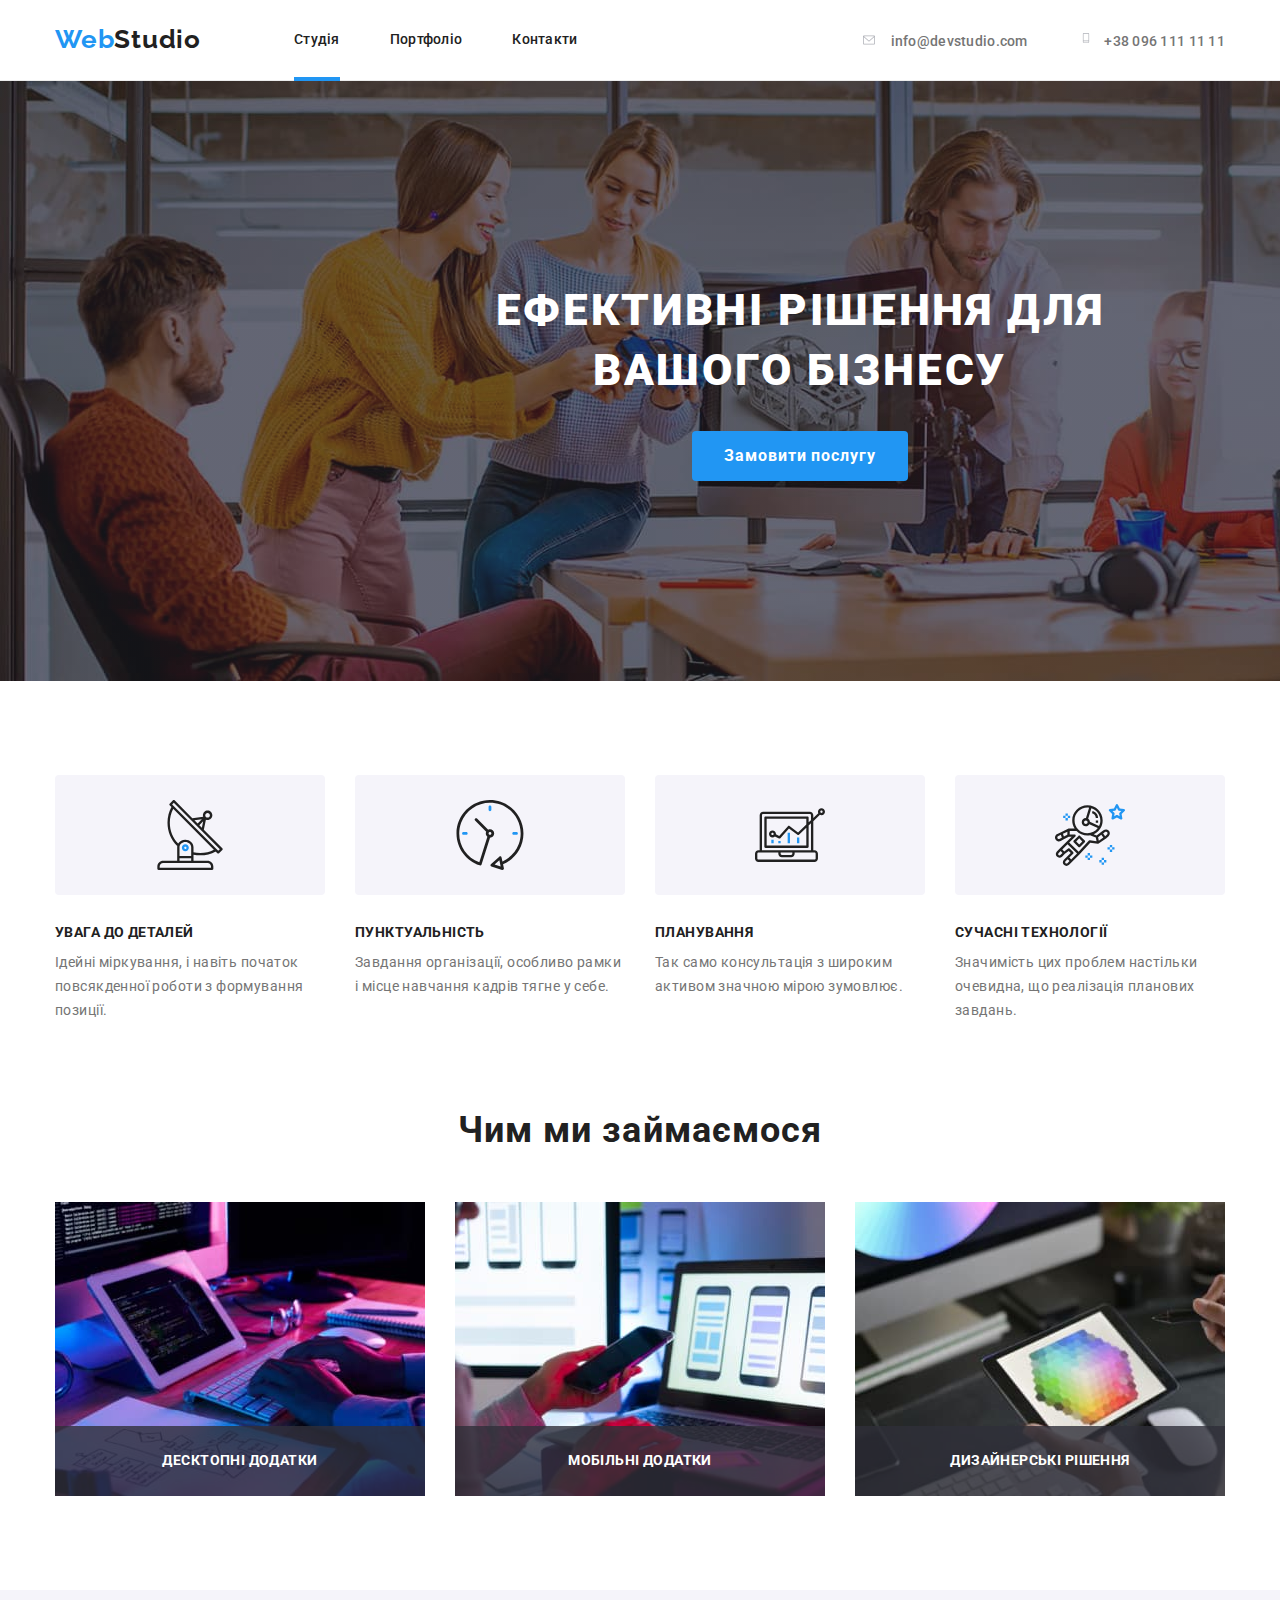
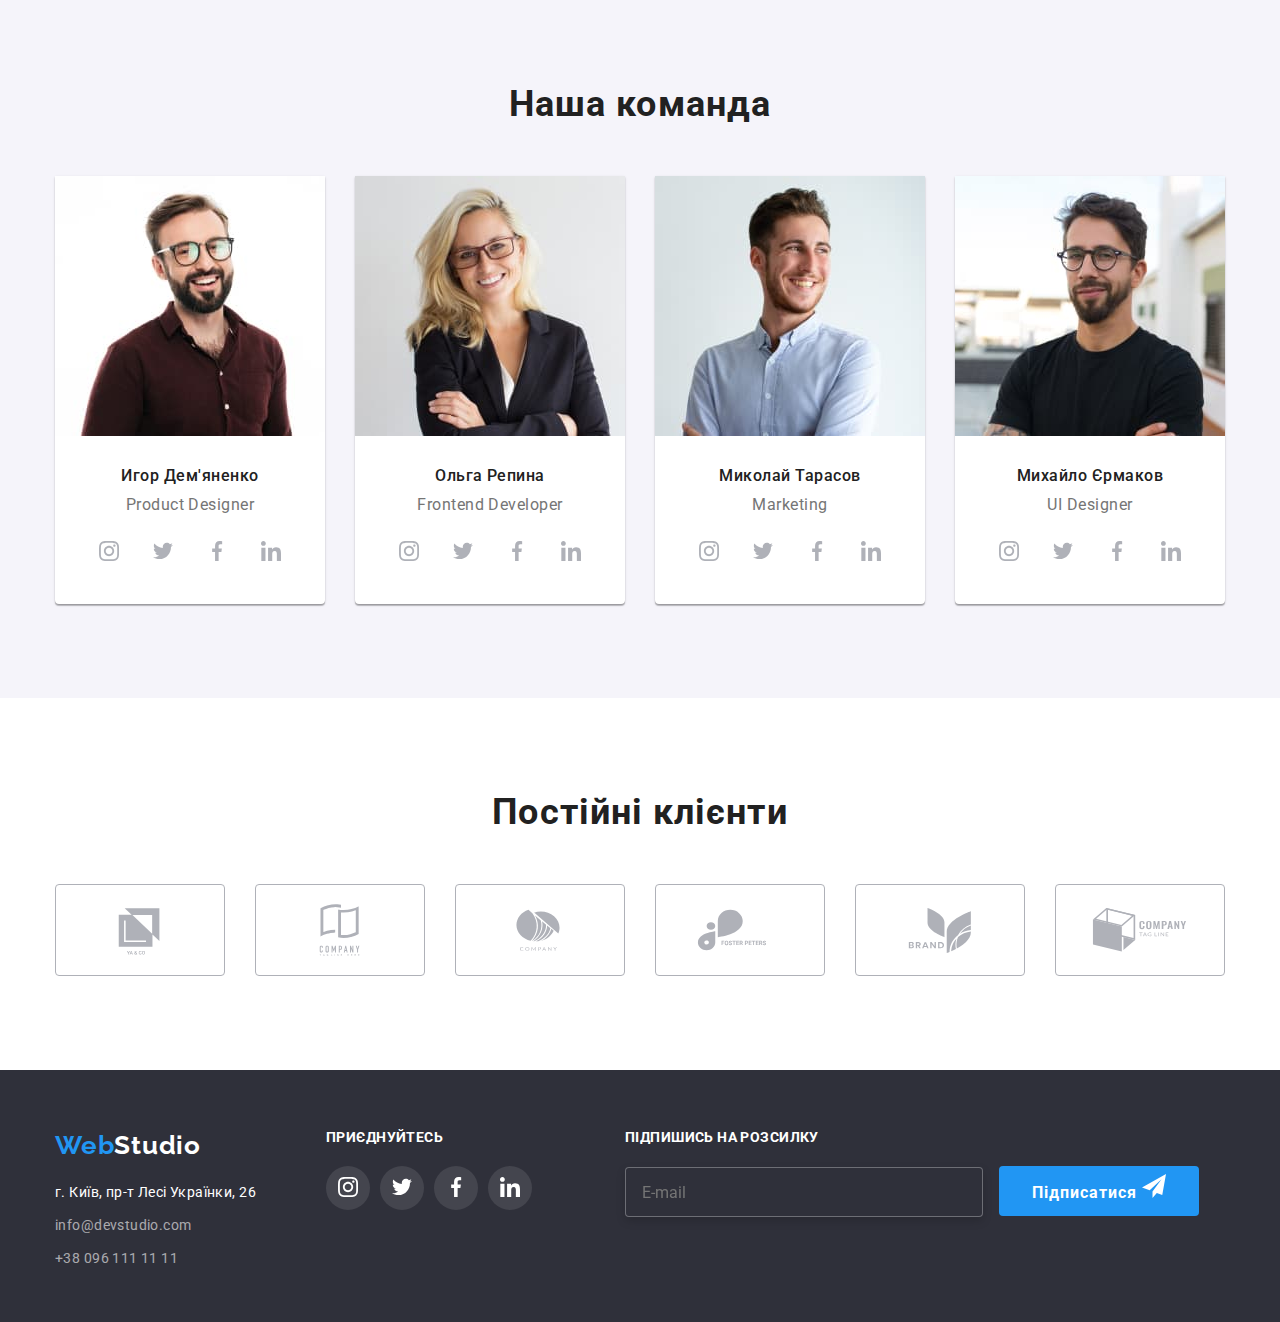
==== index.html @ 5303b50e "Update index.html" ====
<!DOCTYPE html>
<html lang="uk">
<head>
    <meta charset="UTF-8">
    <meta http-equiv="X-UA-Compatible" content="IE=edge">
    <meta name="viewport" content="width=device-width, initial-scale=1.0">
    <title>Web-Studio</title>
    <link href="https://fonts.googleapis.com/css2?family=Raleway:wght@700&family=Roboto:wght@400;500;700;900&display=swap" rel="stylesheet">
    <link href="https://cdnjs.cloudflare.com/ajax/libs/modern-normalize/1.1.0/modern-normalize.min.css" rel="stylesheet">
    <link href="./css/main.min.css" rel="stylesheet">
</head>

<body >
    <header class="header">
        <div class="container">
            <div class="header__flex">
                <a href="" class="logo logo--header"><span class="logo__web">Web</span>Studio</a>
                <nav class="site-nav">
                    <ul class="list site-nav__menu">
                        <li class="site-nav__menu--pos">
                            <a href="./index.html" class="site-nav__menu--link site-nav__menu--line">Студія</a>
                        </li>
                        <li class="site-nav__menu--pos">
                            <a href="./portfolio.html" class="site-nav__menu--link">Портфоліо</a>
                        </li>
                        <li class="site-nav__menu--pos">
                            <a href="#adress" class="site-nav__menu--link">Контакти</a>
                        </li>
                    </ul>
                    
                </nav>
                <div class="contact">                        
                    <a href="mailto:info@devstudio.com" class="contact__adress contact__adress--pos">
                        <svg class="contact__icon" width="16" height="12" aria-hidden="true" >
                            <use href="./images/icons.svg#icon-envelope-hover"></use>
                        </svg>
                        info@devstudio.com
                    </a>                        
                    <a href="tel:+380961111111" class="contact__adress  contact__adress--pos">
                        <svg class="contact__icon" width="10" height="16" aria-hidden="true">
                            <use href="./images/icons.svg#icon-tel"></use>
                        </svg>
                        +38 096 111 11 11
                    </a>
                 </div>
                 <button type="button" class="buttom__menu" aria-controls="menu-contener" aria-expanded="false" data-menu-button>
                    <svg  width="40" height="40" aria-label="Переключатель мобильного меню">
                        <use class="buttom__menu--menu" href="./images/icons.svg#icon-menu_40px-1"></use>
                        <use class="buttom__menu--cross" href="./images/icons.svg#icon-close_40px-1"></use>
                    </svg>
                </button> 
                <div class="menu__contener" id="menu-contener" data-menu>
                    <div class="menu__contener--close-pos">
                        <nav class="menu__contener--nav">
                        
                            <ul class="list">
                                <li class="menu__contener--list-pos">
                                    <a href="./index.html" class="menu__contener--list  menu__contener--list-activ">Студія</a>
                                </li>
                                <li class="menu__contener--list-pos">
                                    <a href="./portfolio.html" class="menu__contener--list">Портфоліо</a>
                                </li>
                                <li class="menu__contener--list-pos">
                                    <a href="#adress" class="menu__contener--list ">Контакти</a>
                                </li>
                            </ul>
                            
                        </nav>
                        <div class="menu__contener--contact"> 
                            <ul class="list ">
                                <li class="menu__contener--list-pos">
                                    <a href="tel:+380961111111" class="menu__contener--list menu__contener--list-tel">+38 096 111 11 11</a>   
                                </li>
                                <li class="">
                                    <a href="mailto:info@devstudio.com" class="menu__contener--list menu__contener--list-mail">info@devstudio.com</a>
                                    
                                </li>      
                            </ul>              
                        </div>
                        <div class="menu__contener--socio"> 
    
                            <ul class="list menu__contener--socio-list">
                                <li class="menu__contener--socio-list-pos">
                                    <a href="" class="menu__contener--list  menu__contener--list-socio">Instagram</a>   
                                </li>
                                <li class="menu__contener--socio-list-pos">
                                    <a href="" class="menu__contener--list menu__contener--list-socio">Twitter</a>
                                    
                                </li> 
                                <li class="menu__contener--socio-list-pos">
                                    <a href="" class="menu__contener--list menu__contener--list-socio">Facebook</a>
                                    
                                </li>  
                                <li class="menu__contener--socio-list-pos">
                                    <a href="" class="menu__contener--list menu__contener--list-socio">LinkedIn</a>
                                    
                                </li>
                            </ul>
                                     
                        </div>

                    </div>                   
                    
                    <button type="button"  class="buttom__menu--cross-s" aria-controls="menu-contener" aria-expanded="false" data-menu-buttonn>
                        <svg  width="40" height="40" aria-label="Переключатель мобильного меню">
                            <use href="./images/icons.svg#icon-close_40px-1"></use>
                        </svg>
                    </button> 

                </div>      
            </div>         
        </div>
       
    </header>
       
    <main class="main">
         <section class="hero">
            <div class="container">
                <h1 class="hero__header">ЕФЕКТИВНІ РІШЕННЯ ДЛЯ ВАШОГО БІЗНЕСУ</h1>           
                <button  type="button" class="button hero__button" data-modal-open>Замовити послугу</button>
            </div>
         </section>

        <section class="quality">            
             <div class="container"> 
                <h2 class="quality__header">Особливості студії</h2>
                <ul class="list quality__content">
                    <li class="quality__content--pos">
                        <div class="quality__icon">
                            <svg width="70" height="70" aria-label="Антена">
                                <use href="./images/icons.svg#icon-antenna"></use>
                            </svg>
                        </div>
                        <h3 class="quality__titel">УВАГА ДО ДЕТАЛЕЙ</h3>
                        <p class="quality__text">Ідейні міркування, і навіть початок повсякденної роботи з формування позиції.</p>
                    </li>
                    <li class="quality__content--pos">
                        <div class="quality__icon">
                            <svg width="70" height="70" aria-label="Часы">
                                <use href="./images/icons.svg#icon-clock"></use>
                            </svg>
                        </div>
                        <h3 class="quality__titel">ПУНКТУАЛЬНІСТЬ</h3>
                        <p class="quality__text">Завдання організації, особливо рамки і місце навчання кадрів тягне у себе.
                        </p>
                    </li>
                    <li class="quality__content--pos">
                        <div class="quality__icon">
                            <svg width="70" height="70" aria-label="Диаграмма">
                                <use href="./images/icons.svg#icon-diagram"></use>
                            </svg>
                        </div>
                        <h3 class="quality__titel">ПЛАНУВАННЯ</h3>
                        <p class="quality__text">Так само консультація з широким активом значною мірою зумовлює.
                        </p>
                    </li>
                    <li class="quality__content--pos">
                        <div class="quality__icon">
                            <svg width="70" height="70" aria-label="Астронафт">
                                <use href="./images/icons.svg#icon-astronaut"></use>
                            </svg>
                        </div>
                        <h3 class="quality__titel">СУЧАСНІ ТЕХНОЛОГІЇ</h3>
                        <p class="quality__text">Значимість цих проблем настільки очевидна, що реалізація планових завдань.</p>
                    </li>
                </ul>
            </div>
        </section>
                
        <section class="work">
            <div class="container">
                <h2 class="work__header">Чим ми займаємося</h2>
                <ul class="list work__content" >            
                     <li class="work__content--pos">
                        <a class="work__img"> <img srcset= "./images/work1.jpg 1x ./images/work1-1.jpg 2x" src="./images/work1.jpg" alt="Проект1" width="370" height="294" />
                            <p class="work__text">ДЕСКТОПНІ ДОДАТКИ</p>
                        </a>
                    </li>
                    <li class="work__content--pos">
                        <a class="work__img"> <img srcset= "./images/work2.jpg 1x, ./images/work2-1.jpg 2x" src="./images/work2.jpg" alt="Проект2" width="370" height="294" />
                            <p class="work__text">МОБІЛЬНІ ДОДАТКИ</p>
                        </a>
                    </li>
                    <li class="work__content--pos">
                        <a class="work__img" > <img srcset= "./images/work3.jpg 1x, ./images/work3-1.jpg 2x" src="./images/work3.jpg" alt="Проект3" width="370" height="294" />
                            <p class="work__text">ДИЗАЙНЕРСЬКІ РІШЕННЯ</p>
                        </a>
                    </li>
            
                </ul>
            </div>
         </section>
         <section  class="comanda">
            <div class="container">
                <h2 class="comanda__header">Наша команда</h2>
                <ul class="list comanda__content">
                    <li class="comanda__content--pos">
                        <a><img class="comanda__content--pos-img" srcset= "./images/foto1.jpg 1x, ./images/foto1-1.jpg 2x" src="./images/foto1.jpg" alt="Фото Игорь Демьяненко" /></a>
                        <div class="comanda__text">
                            <p class="comanda__fio">Игор Дем'яненко</p>
                            <p lang="en" class="comanda__profeshion">Product Designer</p> 
                            <ul class="list comanda__socio">
                                <li class="comanda__sosio--pos">
                                    <a href="" class="comanda__icon">
                                        <svg width="20" height="20" aria-label="Переход на Instagrsm" >
                                            <use href="./images/icons.svg#icon-instagram"></use>                                       
                                        </svg>
                                    </a>                                    
                                </li>
                                <li class="comanda__sosio--pos">
                                    <a href="" class="comanda__icon">
                                        <svg width="20" height="20" aria-label="Переход на Twitter">
                                            <use href="./images/icons.svg#icon-twitter"></use>
                                        </svg>
                                    </a>
                                </li>
                                <li class="comanda__sosio--pos">
                                    <a href="" class="comanda__icon">
                                        <svg width="20" height="20" aria-label="Переход на Facebook">
                                            <use href="./images/icons.svg#icon-facebook"></use>
                                        </svg>
                                    </a>                                    
                                </li>
                                <li class="comanda__sosio--pos">
                                    <a href="" class="comanda__icon">
                                        <svg width="20" height="20" aria-label="Переход на Linkedin">
                                            <use href="./images/icons.svg#icon-linkedin"></use>
                                        </svg>
                                    </a>                                    
                                </li>
                            </ul>                           
                        </div>                        
                    </li>
                    <li class="comanda__content--pos">
                        <a><img class="comanda__content--pos-img" srcset= "./images/foto2.jpg 1x, ./images/foto2-1.jpg 2x" src="./images/foto2.jpg" alt="Фото Ольга Репина"/></a>
                        <div class="comanda__text">
                            <p class="comanda__fio">Ольга Репина</p>
                            <p lang="en" class="comanda__profeshion">Frontend Developer </p>
                            <ul class="list comanda__socio">
                                <li class="comanda__sosio--pos">
                                    <a href="" class="comanda__icon">
                                        <svg width="20" height="20" aria-label="Переход на Instagrsm" >
                                            <use href="./images/icons.svg#icon-instagram"></use>                                       
                                        </svg>
                                    </a>                                    
                                </li>
                                <li class="comanda__sosio--pos">
                                    <a href="" class="comanda__icon">
                                        <svg width="20" height="20" aria-label="Переход на Twitter">
                                            <use href="./images/icons.svg#icon-twitter"></use>
                                        </svg>
                                    </a>
                                </li>
                                <li class="comanda__sosio--pos">
                                    <a href="" class="comanda__icon">
                                        <svg width="20" height="20" aria-label="Переход на Facebook">
                                            <use href="./images/icons.svg#icon-facebook"></use>
                                        </svg>
                                    </a>                                    
                                </li>
                                <li class="comanda__sosio--pos">
                                    <a href="" class="comanda__icon">
                                        <svg width="20" height="20" aria-label="Переход на Linkedin">
                                            <use href="./images/icons.svg#icon-linkedin"></use>
                                        </svg>
                                    </a>                                    
                                </li>
                            </ul>             
                        </div>
                        
                    </li>
                    <li class="comanda__content--pos">
                        <a> <img class="comanda__content--pos-img" srcset= "./images/foto3.jpg 1x, ./images/foto3-1.jpg 2x" src="./images/foto3.jpg" alt="Фото Николай Тарасов"/></a>
                        <div class="comanda__text">
                            <p class="comanda__fio">Миколай Тарасов</p>
                            <p lang="en" class="comanda__profeshion">Marketing</p>
                            <ul class="list comanda__socio">
                                <li class="comanda__sosio--pos">
                                    <a href="" class="comanda__icon">
                                        <svg width="20" height="20" aria-label="Переход на Instagrsm" >
                                            <use href="./images/icons.svg#icon-instagram"></use>                                       
                                        </svg>
                                    </a>                                    
                                </li>
                                <li class="comanda__sosio--pos">
                                    <a href="" class="comanda__icon">
                                        <svg width="20" height="20" aria-label="Переход на Twitter">
                                            <use href="./images/icons.svg#icon-twitter"></use>
                                        </svg>
                                    </a>
                                </li>
                                <li class="comanda__sosio--pos">
                                    <a href="" class="comanda__icon">
                                        <svg width="20" height="20" aria-label="Переход на Facebook">
                                            <use href="./images/icons.svg#icon-facebook"></use>
                                        </svg>
                                    </a>                                    
                                </li>
                                <li class="comanda__sosio--pos">
                                    <a href="" class="comanda__icon">
                                        <svg width="20" height="20" aria-label="Переход на Linkedin">
                                            <use href="./images/icons.svg#icon-linkedin"></use>
                                        </svg>
                                    </a>                                    
                                </li>
                            </ul>                     
                        </div>    
                    </li>                      
                        
                    <li class="comanda__content--pos">
                        <a class="comanda__content--pos-img"><img class="comanda__content--pos-img" srcset= "./images/foto4.jpg 1x, ./images/foto4-1.jpg 2x" src="./images/foto4.jpg" alt="Фото Михаил Ермаков"/></a>
                        <div class="comanda__text">
                            <p class="comanda__fio">Михайло Єрмаков</p>
                            <p lang="en" class="comanda__profeshion"> UI Designer </p>
                            <ul class="list comanda__socio">
                                <li class="comanda__sosio--pos">
                                    <a href="" class="comanda__icon">
                                        <svg width="20" height="20" aria-label="Переход на Instagrsm" >
                                            <use href="./images/icons.svg#icon-instagram"></use>                                       
                                        </svg>
                                    </a>                                    
                                </li>
                                <li class="comanda__sosio--pos">
                                    <a href="" class="comanda__icon">
                                        <svg width="20" height="20" aria-label="Переход на Twitter">
                                            <use href="./images/icons.svg#icon-twitter"></use>
                                        </svg>
                                    </a>
                                </li>
                                <li class="comanda__sosio--pos">
                                    <a href="" class="comanda__icon">
                                        <svg width="20" height="20" aria-label="Переход на Facebook">
                                            <use href="./images/icons.svg#icon-facebook"></use>
                                        </svg>
                                    </a>                                    
                                </li>
                                <li class="comanda__sosio--pos">
                                    <a href="" class="comanda__icon">
                                        <svg width="20" height="20" aria-label="Переход на Linkedin">
                                            <use href="./images/icons.svg#icon-linkedin"></use>
                                        </svg>
                                    </a>                                    
                                </li>
                            </ul>              
                        </div>
                        
                    </li>
                </ul>
            </div>            
        </section>
        <section  class="clients">
            <div class="container">
                <h2 class="clients__header">Постійні клієнти</h2>
                <ul class="list clients__content">
                    <li class="clients__content--pos">
                        <a href="" class="client__icon">
                            <svg width="106" height="60" aria-label="Переход на логотип компании">
                                <use  href="./images/icons.svg#icon-Logo"></use>
                            </svg>
                        </a>
                    </li>
                    <li class="clients__content--pos">
                        <a href="" class="client__icon">
                            <svg width="106" height="60" aria-label="Переход на логотип компании">
                                <use href="./images/icons.svg#icon-Logo-1"></use>
                            </svg>
                        </a>                        
                    </li>
                    <li class="clients__content--pos">
                        <a href="" class="client__icon">
                            <svg width="106" height="60" aria-label="Переход на логотип компании">
                                <use href="./images/icons.svg#icon-Logo-2"></use>
                            </svg>
                        </a>                        
                    </li>
                    <li class="clients__content--pos">
                        <a href="" class="client__icon">
                            <svg width="106" height="60" aria-label="Переход на логотип компании">
                                <use href="./images/icons.svg#icon-Logo-3"></use>
                            </svg>
                        </a>                      
                     </li>
                    <li class="clients__content--pos">
                        <a href="" class="client__icon">
                            <svg width="106" height="60" aria-label="Переход на логотип компании">
                                <use href="./images/icons.svg#icon-Logo-4"></use>
                            </svg>
                        </a>                        
                    </li>
                    <li class="clients__content--pos">
                        <a href="" class="client__icon">
                            <svg width="106" height="60" aria-label="Переход на логотип компании">
                                <use href="./images/icons.svg#icon-Logo-5"></use>
                            </svg>
                         </a>
                    </li>
                </ul>

            </div>
        </section>
              
    </main>
     <footer class="footer">
        <div class="container">            
            <div class="footer__flex">               
                <adress class="footer__adress">
                    <a href="" class="logo logo--footer"><span class="logo__web">Web</span>Studio</a>
                    <a href="" class="footer__street">г. Київ, пр-т Лесі Українки, 26</a>
                    <a href="mailto:info@devstudio.com" class="footer__contact">info@devstudio.com</a>
                    <a href="tel:+380971664000" class="footer__contact">+38 096 111 11 11</a>
                </adress>
                 <div  class="footer__sosio">
                     <h2 class="footer__titel">ПРИЄДНУЙТЕСЬ</h2>
                    <ul class="list footer__sosio--pos">
                        <li class="footer__icon--pos">
                            <a href="" class="footer__icon">
                                <svg width="20" height="20" aria-label="Переход на Instagrsm" >
                                    <use href="./images/icons.svg#icon-instagram"></use>                                       
                                </svg>
                            </a>                            
                        </li>
                        <li class="footer__icon--pos">
                            <a href="" class="footer__icon">
                                <svg width="20" height="20" aria-label="Переход на Twitter">
                                 <use href="./images/icons.svg#icon-twitter"></use>
                                </svg>
                            </a>
                        </li>
                        <li class="footer__icon--pos">
                            <a href="" class="footer__icon">
                                <svg width="20" height="20" aria-label="Переход на Facebook">
                                    <use href="./images/icons.svg#icon-facebook"></use>
                                </svg>
                            </a>
                        </li>
                        <li class="footer__icon--pos">
                            <a href="" class="footer__icon">
                                 <svg width="20" height="20" aria-label="Переход на Linkedin">
                                     <use href="./images/icons.svg#icon-linkedin"></use>
                                </svg>
                            </a>
                        </li>
                    </ul>         
                    
                </div>
                <div class="footer__form">
                    <h2 class="footer__titel">ПІДПИШИСЬ НА РОЗСИЛКУ</h2>
                    <form autocomplete="on">
                        <div class="footer__form--content">
                        <input class="footer__input" type="email" name="mail" id="mail" placeholder="E-mail"  required="">        
                        <button  type="submit" class="button footer__button" required="">Підписатися
                            <svg width="24" height="24" aria-label="Переход на форму заявки">
                                <use href="./images/icons.svg#icon-icon-send"></use>
                            </svg>
                        </button>
                        </div>
                        
                    </form>

                </div>
                

            </div>
            
        </div>        
    </footer>
    
    <div class="backdrop is-hidden" data-modal>
        <div class="modal">
            <div class="modal__button-close--pos">
                <button class="modal__button-close" data-modal-close>
                    <svg class="modal__button-close--icon" width="18" height="18" aria-label="Принятие соглашения">
                        <use href="./images/icons.svg#icon-close-black-18dp"></use>
                    </svg>
                </button>
            </div>            
            <div class="modal__container">                
                <h2 class="modal__header">Залиште свої дані, ми вам передзвонемо</h2>
                <form class="form" autocomplete="on">               
                    <div class="form__content">
                        <label for="name" class="form__label">Им'я</label>
                        <div class="form__cell">
                            <input type="text" name="text" id="name"  class="form__input" required> 
                            <svg width="18" height="18" aria-label="Иконка человечек" class="form__icon--person">
                                <use href="./images/icons.svg#icon-person-black-18dp"></use>
                            </svg>
                        </div>                        
                    </div>
                    <div class="form__content">
                        <label for="telefon" class="form__label" >Телефон</label>
                        <div class="form__cell">
                            <input type="tel" name="tel" id="telefon"  class="form__input" required>
                            <svg width="18" height="18" aria-label="Иконка телефон" class="form__icon--person">
                                <use href="./images/icons.svg#icon-phone-black-18dp"></use>
                            </svg>  
                        </div>                            
                    </div>
                    <div class="form__content">
                        <label for="email" class="form__label">Пошта</label>
                        <div class="form__cell">
                            <input type="email" name="mail" id="email"  class="form__input" required>                        
                            <svg width="18" height="18" aria-label="Иконка конверт для письма" class="form__icon--person">
                                <use href="./images/icons.svg#icon-email-black-18dp"></use>
                            </svg>
                        </div>                        
                    </div>   
                    <div class="form__content">
                        <label for="text" class="form__label">Коментарі</label>
                        <textarea class="form__textarea" 
                        name="textarea" 
                        id="text"
                        placeholder="Введите текст" required></textarea>
                    </div>          
                    <div class="form__terms">                        
                        <label for="terms" class="form__label-check">Згоден з розсилкою та приймаю <a class="form__treaty" href="">Умови договіра</a>
                            <input class="form__checkbox" type="checkbox" name="topic" id="terms" value="terms">
                            <span class="form__icon-svg"></span>
                        </label> 
                    </div>                         
                                    
                    <button  type="submit" class="button form__buttom">Відправити</button>
                </form> 

            </div>
            

        </div>       

    </div>
    
    
    
    <script src="./js/modal.js"></script>
    <script src="./js/mobile-menu.js"></script>
    <script src="./js/mobile-menu-close.js"></script>
        
</body>
</html>
---- css/main.min.css ----
:root{--color-text: #212121;--color-fon: #FFFFFF;--color-fon-two:#F5F4FA;--color-acsent: #2196f3;--color-buttom: #757575;--color-icon:#AFB1B8}body{background-color:var(--color-fon);color:var(--color-text);font-family:Roboto,sans-serif;text-decoration:none;margin:0}body.modal-open{overflow:hidden}.list{margin:0;padding:0}ul{list-style:none}h1,h2,h3{margin-top:0;margin-bottom:0}a{outline:0}button{outline:0}.button{display:inline-block;cursor:pointer;text-align:center;font-family:Roboto,sans-serif;font-weight:500;line-height:1.625;font-size:16px;letter-spacing:.03em;color:var(--color-text);background-color:var(--color-fon-two);border-radius:4px;border:1px solid rgba(0,0,0,0);transition:color 250ms cubic-bezier(0.4, 0, 0.2, 1),border-color 250ms cubic-bezier(0.4, 0, 0.2, 1),background-color 250ms cubic-bezier(0.4, 0, 0.2, 1),box-shadow 250ms cubic-bezier(0.4, 0, 0.2, 1)}.button:hover,.button:focus{color:var(--color-fon);border-color:var(--color-acsent);background-color:var(--color-acsent);box-shadow:0px 3px 1px rgba(0,0,0,.1),0px 1px 2px rgba(0,0,0,.08),0px 2px 2px rgba(0,0,0,.12)}.hero__button{font-weight:700;line-height:1.88;letter-spacing:.06em;color:var(--color-fon);background-color:var(--color-acsent);border:0;padding:10px 32px;min-width:200px;height:50px;margin-top:30px;transition:background-color 250ms cubic-bezier(0.4, 0, 0.2, 1)}.hero__button:hover,.hero__button:focus{background-color:rgba(33,150,243,.8)}.footer__button{font-weight:700;line-height:1.88;font-size:16px;letter-spacing:.06em;width:200px;height:50px;border:none;color:var(--color-fon);background-color:var(--color-acsent);fill:var(--color-fon);border-color:var(--color-acsent);transition:background-color 250ms cubic-bezier(0.4, 0, 0.2, 1)}.footer__button:hover,.footer__button:focus{background-color:rgba(33,150,243,.9)}@media screen and (min-width: 768px)and (max-width: 1199px){.footer__button{margin-top:20px;margin-left:140px}}.form__buttom{font-weight:700;line-height:1.88;font-size:16px;letter-spacing:.06em;min-width:200px;height:50px;background-color:var(--color-acsent);border:0;color:var(--color-fon);padding:10px 55px;margin-top:30px;margin-left:124px;transition:box-shadow 250ms cubic-bezier(0.4, 0, 0.2, 1),background-color 250ms cubic-bezier(0.4, 0, 0.2, 1)}.form__buttom:hover,.form__buttom:focus{box-shadow:0px 4px 4px rgba(0,0,0,.15);background-color:rgba(33,150,243,.9)}.button__portfolio{padding:6px 22px}@media screen and (min-width: 1200px){.clients{padding-top:94px;padding-bottom:94px}}@media screen and (max-width: 1199px){.clients{padding-top:60px;padding-bottom:60px}}.clients__header{font-size:36px;font-weight:700;line-height:1.16;letter-spacing:.03em;text-align:center;margin-bottom:50px}@media screen and (max-width: 1199px){.clients__header{font-size:28px;line-height:1.18;margin-bottom:30px}}.clients__content{fill:var(--color-icon);justify-content:center;align-items:center;display:flex;flex-wrap:wrap;margin-left:auto;margin-right:auto}@media screen and (min-width: 480px){.clients__content{display:flex;flex-wrap:wrap;margin:-15px}}.client__icon{display:block;text-align:center;padding-top:16px;cursor:pointer;border:1px solid var(--color-icon);border-radius:4px;fill:var(--color-icon);width:170px;height:92px;transition:fill 250ms cubic-bezier(0.4, 0, 0.2, 1),border 250ms cubic-bezier(0.4, 0, 0.2, 1)}.client__icon:hover,.client__icon:focus{fill:var(--color-acsent);border:1px solid var(--color-acsent)}.clients__content--pos{margin:15px}.comanda{background-color:var(--color-fon-two);margin-left:auto;margin-right:auto}@media screen and (min-width: 1200px){.comanda{padding-bottom:94px;padding-top:94px}}@media screen and (max-width: 1199px){.comanda{padding-bottom:60px;padding-top:60px}}@media screen and (max-width: 767px){.comanda{width:480px}}@media screen and (min-width: 768px)and (max-width: 1199px){.comanda{width:768px}}.comanda__header{font-size:36px;font-weight:700;line-height:1.16;letter-spacing:.03em;text-align:center;margin-bottom:50px}@media screen and (max-width: 1199px){.comanda__header{font-size:28px;line-height:1.18;margin-bottom:30px}}.comanda__content{margin-left:auto;margin-right:auto;justify-content:center}@media screen and (min-width: 480px){.comanda__content{display:flex;flex-wrap:wrap;margin:-15px}}.comanda__content--pos{border-radius:0px 0px 4px 4px;box-shadow:0px 1px 3px rgba(0,0,0,.12),0px 1px 1px rgba(0,0,0,.14),0px 2px 1px rgba(0,0,0,.2);background-color:var(--color-fon)}@media screen and (min-width: 768px){.comanda__content--pos{margin:15px}}@media screen and (max-width: 767px){.comanda__content--pos:not(:last-child){margin-bottom:30px}}@media screen and (min-width: 320px)and (max-width: 767px){.comanda__content--pos{width:450px;height:622px}}@media screen and (min-width: 768px)and (max-width: 1199px){.comanda__content--pos{width:354px;height:536px}}.comanda__content--pos-img{display:block;text-align:center;justify-content:center}@media screen and (min-width: 320px)and (max-width: 767px){.comanda__content--pos-img{width:450px;height:460px}}@media screen and (min-width: 768px)and (max-width: 1199px){.comanda__content--pos-img{width:354px;height:374px}}.comanda__text{padding-top:30px;padding-bottom:30px}.comanda__fio{font-weight:500;line-height:1.2;font-size:16px;letter-spacing:.03em;text-align:center;margin-top:0;margin-bottom:0;padding-bottom:10px}.comanda__profeshion{color:var(--color-buttom);font-weight:400;line-height:1.2;font-size:16px;letter-spacing:.03em;text-align:center;margin-top:0;margin-bottom:0;padding-bottom:16px}.comanda__socio{display:flex;justify-content:center}.comanda__icon{display:block;width:44px;height:44px;text-align:center;padding-top:25%;border-radius:50%;background-color:rgba(33,150,243,0);fill:var(--color-icon);transition:fill 250ms cubic-bezier(0.4, 0, 0.2, 1),border-radius 250ms cubic-bezier(0.4, 0, 0.2, 1),background-color 250ms cubic-bezier(0.4, 0, 0.2, 1)}.comanda__icon:hover,.comanda__icon:focus{fill:#fff;border-radius:50%;background-color:var(--color-acsent)}.comanda__sosio--pos{margin-right:10px}.comanda__sosio--pos:last-child{margin-right:0}.container{margin-left:auto;margin-right:auto;padding-left:15px;padding-right:15px}@media screen and (min-width: 320px){.container{width:480px}}@media screen and (min-width: 768px){.container{width:768px}}@media screen and (min-width: 1200px){.container{width:1200px}}.contact{font-family:Roboto,sans-serif;font-weight:500;font-size:14px;line-height:1.14;letter-spacing:.02em;color:var(--color-buttom);margin-left:auto}@media screen and (max-width: 1200px){.contact{display:flex;flex-direction:column}}@media screen and (max-width: 768px){.contact{display:none}}.contact__adress{text-decoration:none;font-weight:500;line-height:1.14;font-size:14px;letter-spacing:.02em;color:var(--color-buttom)}.contact__adress--pos{transition:color 250ms cubic-bezier(0.4, 0, 0.2, 1)}@media screen and (min-width: 1200px){.contact__adress--pos:not(:first-child){margin-left:50px}}.contact__adress--pos:hover,.contact__adress--pos:focus{color:var(--color-acsent)}.contact__icon{fill:var(--color-icon);margin-right:10px;transition:fill 250ms cubic-bezier(0.4, 0, 0.2, 1)}.contact__adress:hover .contact__icon,.contact__adress:focus .contact__icon{fill:var(--color-acsent)}.quality{margin-left:auto;margin-right:auto}@media screen and (min-width: 1200px){.quality{padding-top:94px}}@media screen and (max-width: 1199px){.quality{padding-top:60px;padding-bottom:60px}}.quality__header{font-size:0}.quality__content{margin-left:auto;margin-right:auto;justify-content:center}@media screen and (min-width: 320px){.quality__content{display:flex;flex-wrap:wrap;margin:-15px}}@media screen and (min-width: 768px){.quality__content--pos{margin:15px}}@media screen and (max-width: 767px){.quality__content--pos:not(:last-child){margin-bottom:30px}}@media screen and (min-width: 320px)and (max-width: 1199px){.quality__content--pos{width:354px;height:226px}}.quality__icon{display:flex;height:120px;background:var(--color-fon-two);border-radius:4px;justify-content:center;align-items:center}.quality__titel{font-weight:700;line-height:1.14;font-size:14px;letter-spacing:.03em;margin-top:30px}.quality__text{color:var(--color-buttom);font-weight:400;line-height:1.7;font-size:14px;letter-spacing:.03em;width:270px;height:75px;margin-top:0;margin-bottom:0;padding-top:10px}.header{margin-left:auto;margin-right:auto;position:relative;border-bottom:1px solid #ececec}@media screen and (max-width: 767px){.header{width:480px}}@media screen and (min-width: 768px)and (max-width: 1199px){.header{width:768px}}.header__flex{display:flex;align-items:center;justify-content:space-between}@media(min-device-pixel-ratio: 2),(-webkit-min-device-pixel-ratio: 2),(min-resolution: 192dpi),(min-resolution: 2dppx){.hero{background-image:url("fonhero1.jpg")}}.hero{background:#c4c4c4;background-image:linear-gradient(to right, rgba(47, 48, 58, 0.4), rgba(47, 48, 58, 0.4)),url("../images/fonhero.jpg");background-size:cover;background-repeat:no-repeat;background-position:center;padding-bottom:280px;padding-top:200px;margin-left:auto;margin-right:auto;align-items:center;text-align:center}@media screen and (max-width: 767px){.hero{width:480px;height:400px}}@media screen and (min-width: 768px)and (max-width: 1199px){.hero{min-width:768px;height:400px}}@media screen and (min-width: 1200px){.hero{width:1600px;height:600px}}.hero__header{font-weight:900;font-size:44px;line-height:1.36;letter-spacing:.06em;color:var(--color-fon);max-width:696px;margin:auto}@media screen and (max-width: 1199px){.hero__header{line-height:1.4;font-size:26px;line-height:1.6;max-width:360px}}.logo{font-family:Raleway,sans-serif;font-weight:700;line-height:1.2;font-size:26px;letter-spacing:.03em;color:var(--color-text);text-decoration:none}.logo__web{color:var(--color-acsent)}.logo--header{margin-right:93px;padding-top:24px;padding-bottom:25px}.logo--footer{margin-bottom:20px;color:var(--color-fon)}.backdrop{position:fixed;top:0;left:0;width:100%;height:100%;background-color:rgba(0,0,0,.2);transition:opacity 250ms cubic-bezier(0.4, 0, 0.2, 1),visibility 250ms cubic-bezier(0.4, 0, 0.2, 1);overflow-y:scroll}.backdrop.is-hidden{opacity:0;pointer-events:none;visibility:hidden}.modal{position:absolute;top:50%;left:50%;transform:translate(-50%, -50%);min-width:528px;min-height:581px;background:#fff;box-shadow:0px 1px 3px rgba(0,0,0,.12),0px 1px 1px rgba(0,0,0,.14),0px 2px 1px rgba(0,0,0,.2);border-radius:4px}@media screen and (min-width: 320px)and (max-width: 1200px){.modal{width:450px;height:609px}}.modal__button-close--pos{position:absolute;top:8px;right:8px}.modal__button-close--icon{position:absolute;transform:translate(-50%, -50%)}.modal__button-close{position:relative;display:block;width:30px;height:30px;cursor:pointer;border-radius:50%;background:#fff;border:1px solid rgba(0,0,0,.1);fill:#000;transition:fill 250ms cubic-bezier(0.4, 0, 0.2, 1)}.modal__button-close:hover{fill:var(--color-acsent)}.modal__container{padding:40px;min-width:100%;min-height:100%}.modal__header{text-align:center;font-weight:700;font-size:20px;line-height:1.15;letter-spacing:.03em;color:var(--color-text);margin-bottom:10px}.form__content{display:flex;flex-direction:column;margin-bottom:10px;transition:fill 250ms cubic-bezier(0.4, 0, 0.2, 1),border-color 250ms cubic-bezier(0.4, 0, 0.2, 1)}.form__content:hover,.form__content:focus{fill:var(--color-acsent);border-color:var(--color-acsent)}.form__cell{position:relative}.form__label{font-weight:400;font-size:12px;line-height:1.17;letter-spacing:.01em;color:var(--color-buttom);margin-bottom:4px}.form__input{cursor:pointer;height:40px;width:100%;background:var(--color-fon);border:1px solid rgba(33,33,33,.2);border-radius:4px;color:var(--color-buttom);padding-left:40px}.form__input:hover,.form__input:focus{outline:0;border-color:var(--color-acsent)}.form__input:focus+.form__icon--person{fill:var(--color-acsent)}.form__textarea{cursor:pointer;resize:none;width:100%;height:120px;font-size:14px;line-height:1.14;letter-spacing:.01em;background:var(--color-fon);border:1px solid rgba(33,33,33,.2);border-radius:4px;color:var(--color-buttom);padding:12px 16px;transition:border-color 250ms cubic-bezier(0.4, 0, 0.2, 1),opacity 250ms cubic-bezier(0.4, 0, 0.2, 1)}.form__textarea:hover,.form__textarea:focus{outline:0;border-color:var(--color-acsent)}.form__icon--person{position:absolute;left:1px;transform:translate(50%, 50%)}.form__terms{position:relative;text-align:center;margin-top:20px}.form__label-check{font-weight:400;font-size:12px;line-height:1.16;letter-spacing:.03em;color:var(--color-buttom)}@media screen and (min-width: 1200px){.form__label-check{font-size:14px;line-height:1.71}}.form__treaty{color:var(--color-acsent)}.form__checkbox{position:absolute;top:5px;left:0;-webkit-appearance:none;-moz-appearance:none;appearance:none;width:16px;height:15px}.form__icon-svg{color:var(--color-buttom)}.form-input:focus+.form-icon-person{fill:var(--color-acsent)}.form__icon-svg{position:absolute;top:5px;left:30px;border-radius:4px;width:16px;height:15px;border:2px solid #000}.form__checkbox:checked+.form__icon-svg{background-image:url("../images/icon check .svg");border:0}.buttom__menu{display:inline-block;padding:0;margin:0;border:none;background-color:rgba(0,0,0,0);fill:var(--color-text)}@media screen and (min-width: 768px){.buttom__menu{display:none}}.buttom__menu .buttom__menu--cross{display:none}.menu__contener--close-pos{position:relative}.buttom__menu--cross-s{position:absolute;top:10px;right:40px;padding:0;margin:0;border:none;background-color:rgba(0,0,0,0);fill:var(--color-text);transition:color 250ms cubic-bezier(0.4, 0, 0.2, 1)}.buttom__menu--cross-s:hover,.buttom__menu--cross-s:focus{fill:var(--color-acsent)}.menu__contener{display:none;padding-left:48px;padding-top:40px;position:fixed;top:0;left:0;width:100%;height:100%;font-size:40px;z-index:1;background-color:var(--color-fon);box-shadow:0px 4px 8px rgba(0,0,0,.04),0px 2px 4px rgba(0,0,0,.08),0px 1px 3px rgba(0,0,0,.16)}@media screen and (max-width: 768px){.menu__contener.is-open{display:block}}.menu__contener--list{font-family:Roboto;text-decoration:none;font-weight:500;font-size:40px;line-height:1.18;letter-spacing:.02em;color:var(--color-text);transition:color 250ms cubic-bezier(0.4, 0, 0.2, 1)}.menu__contener--list:hover,.menu__contener--list:focus{color:var(--color-acsent)}.menu__contener--list-pos:not(:first-child){margin-top:32px}.menu__contener--list-tel{color:var(--color-buttom);font-size:34px}.menu__contener--list-mail{color:var(--color-buttom);font-size:24px}.menu__contener--list-socio{color:var(--color-acsent);font-size:18px;line-height:1.22;padding-left:10px;margin-left:10px;border-left:2px solid var(--color-buttom)}.menu__contener--list-activ{color:var(--color-acsent)}.menu__contener--nav{display:flex;flex-direction:column;justify-content:center}.menu__contener--contact{display:flex;flex-direction:column;margin-top:302px}.menu__contener--socio{display:flex;margin-top:64px}.menu__contener--socio-list{display:flex;text-align:center;height:22px}.portfolio-hero{justify-content:center;margin-left:auto;margin-right:auto}@media screen and (min-width: 1200px){.portfolio-hero{padding-bottom:94px;padding-top:94px}}@media screen and (max-width: 1199px){.portfolio-hero{padding-bottom:60px;padding-top:60px}}@media screen and (max-width: 767px){.portfolio-hero{width:480px}}@media screen and (min-width: 768px)and (max-width: 1199px){.portfolio-hero{width:768px}}.portfolio-hero__header{font-size:0;margin:0}.portfolio-hero__content{margin-left:auto;margin-right:auto;display:flex;flex-wrap:wrap;margin-right:-15px;margin-left:-15px}.portfolio-hero__content--pos{cursor:pointer;height:404px}@media screen and (min-width: 480x){.portfolio-hero__content--pos{margin:-15px}}@media screen and (min-width: 768px){.portfolio-hero__content--pos{margin:15px}}@media screen and (max-width: 767px){.portfolio-hero__content--pos:not(:last-child){margin-bottom:30px}}@media screen and (min-width: 320px)and (max-width: 767px){.portfolio-hero__content--pos{width:450px}}@media screen and (min-width: 768px)and (max-width: 1199px){.portfolio-hero__content--pos{width:354px}}@media screen and (min-width: 1200px){.portfolio-hero__content--pos{width:370px}}.portfolio-hero__block{display:inline-block;height:404px;border:1px solid #eee;border-radius:0px 0px 4px 4px;transition:box-shadow 250ms cubic-bezier(0.4, 0, 0.2, 1)}.portfolio-hero__block:hover{box-shadow:0px 1px 3px rgba(0,0,0,.12),0px 1px 1px rgba(0,0,0,.14),0px 2px 1px rgba(0,0,0,.2)}.portfolio-hero__block:hover .portfolio-hero__thumb::before{opacity:1;transform:translateY(0)}.portfolio-hero__block:hover .portfolio-hero__thumb-text{opacity:1;transform:translateY(0)}@media screen and (min-width: 320px)and (max-width: 767px){.portfolio-hero__block{width:450px}}@media screen and (min-width: 768px)and (max-width: 1199px){.portfolio-hero__block{width:354px}}@media screen and (min-width: 1200px){.portfolio-hero__block{width:370px}}.portfolio-hero__content--pos-img{height:294px}@media screen and (min-width: 320px)and (max-width: 767px){.portfolio-hero__content--pos-img{width:450px}}@media screen and (min-width: 768px)and (max-width: 1199px){.portfolio-hero__content--pos-img{width:354px}}@media screen and (min-width: 1200px){.portfolio-hero__content--pos-img{width:370px}}.portfolio-hero__titly{margin-top:0;margin-bottom:0;font-weight:700;line-height:1.4;font-size:18px;letter-spacing:.03em;padding-bottom:4px}.portfolio-hero__types{font-weight:400;line-height:2;font-size:16px;letter-spacing:.03em;color:var(--color-buttom);margin-top:0;margin-bottom:0}.portfolio-hero__text{padding:20px 24px}.portfolio-hero__thumb{position:relative;overflow:hidden}.portfolio-hero__thumb::before{display:inline-block;content:"";position:absolute;top:0;left:0;width:100%;height:100%;background-color:rgba(33,150,243,.9);opacity:0;transform:translateY(100%);transition:transform 250ms cubic-bezier(0.4, 0, 0.2, 1),opacity 250ms cubic-bezier(0.4, 0, 0.2, 1)}.portfolio-hero__thumb-text{position:absolute;top:0;left:0;width:100%;height:100%;color:var(--color-fon);font-weight:400;letter-spacing:.03em;line-height:1.55;font-size:18px;padding:63px 24px;opacity:0}.portfolio-hero__buttoms{display:flex;flex-wrap:wrap;justify-content:center}@media screen and (max-width: 768px){.portfolio-hero__buttoms{justify-content:left}}@media screen and (max-width: 1199px){.portfolio-hero__buttoms{margin-bottom:30px}}@media screen and (min-width: 1200px){.portfolio-hero__buttoms{margin-bottom:50px}}.portfolio-hero__buttoms--pos:not(:last-child){margin-right:8px}@media screen and (max-width: 767px){.portfolio-hero__buttoms--pos{margin-bottom:15px}}.site-nav{font-weight:500;line-height:1.14;font-size:14px;letter-spacing:.02em}@media screen and (max-width: 768px){.site-nav{display:none}}.site-nav__menu{display:flex}.site-nav__menu--pos{margin-right:50px}.site-nav__menu--pos:nth-child(3){margin-right:0}.site-nav__menu--link{color:var(--color-text);text-decoration:none;transition:color 250ms cubic-bezier(0.4, 0, 0.2, 1)}.site-nav__menu--link:hover,.site-nav__menu--link:focus{color:var(--color-acsent)}.site-nav__menu--line{position:relative}.site-nav__menu--line::after{display:block;position:absolute;top:46px;content:"";width:100%;height:4px;background-color:var(--color-acsent)}.work{padding-top:94px;padding-bottom:94px}@media screen and (max-width: 1200px){.work{display:none}}.work__header{font-size:36px;font-weight:700;line-height:1.16;letter-spacing:.03em;text-align:center;margin-bottom:50px}.work__content{display:flex}.work__content--pos{margin-right:30px}.work__content--pos:last-child{margin-right:0}.work__img{display:block;position:relative;width:370px;height:294px;margin:0}.work__text{position:absolute;bottom:0;padding-top:27px;margin:0;font-size:14px;font-weight:700;line-height:1.14;letter-spacing:.03em;text-align:center;height:70px;width:100%;color:var(--color-fon);background-color:rgba(47,48,58,.8);z-index:0}.footer{background-color:#2f303a;height:252px;margin-left:auto;margin-right:auto;padding-top:60px;padding-bottom:60px;background-color:#2f303a}@media screen and (max-width: 767px){.footer{height:603px;width:480px}}@media screen and (min-width: 768px)and (max-width: 1199px){.footer{height:463px;width:768px}}.footer__flex{display:flex}@media screen and (max-width: 767px){.footer__flex{flex-direction:column;justify-content:center;text-align:center}}@media screen and (min-width: 768px)and (max-width: 1199px){.footer__flex{flex-wrap:wrap;justify-content:center;text-align:center}}.footer__adress{display:inline-flex;text-decoration:none;flex-direction:column}.footer__contact{text-decoration:none;font-family:Roboto,sans-serif;font-weight:400;line-height:1.71;font-size:14px;letter-spacing:.03em;color:rgba(255,255,255,.6);padding-top:9px}.footer__street{font-family:Roboto,sans-serif;font-weight:400;line-height:1.71;font-size:14px;letter-spacing:.03em;color:var(--color-fon);text-decoration:none}.footer__sosio{margin-left:70px}@media screen and (max-width: 767px){.footer__sosio{margin-top:60px;margin-left:0}}.footer__titel{font-weight:700;font-size:14px;line-height:1.14;letter-spacing:.03em;color:var(--color-fon);margin-bottom:20px}.footer__sosio--pos{display:flex;justify-content:center}.footer__icon{display:block;text-align:center;padding-top:25%;width:44px;height:44px;border-radius:50%;background-color:rgba(255,255,255,.1);cursor:pointer;fill:#fff;border:0;transition:border-color 250ms cubic-bezier(0.4, 0, 0.2, 1),background-color 250ms cubic-bezier(0.4, 0, 0.2, 1)}.footer__icon:hover,.footer__icon:focus{background-color:var(--color-acsent);border-color:var(--color-acsent)}.footer__icon--pos{margin-right:10px}.footer__icon--pos:last-child{margin-right:0}.footer__form{margin-left:93px}@media screen and (max-width: 1199px){.footer__form{margin-top:60px;margin-left:0}}.footer__input{min-width:358px;height:50px;border:1px solid rgba(255,255,255,.3);filter:drop-shadow(0px 4px 4px rgba(0, 0, 0, 0.15));border-radius:4px;color:var(--color-icon);background-color:#2f303a;margin-right:12px;padding-left:16px}@media screen and (max-width: 767px){.footer__input{margin-bottom:30px}}@media screen and (min-width: 768px)and (max-width: 1199px){.footer__input{min-width:450px}}@media screen and (min-width: 768px)and (max-width: 1199px){.footer__form--content{display:flex;flex-direction:column;justify-content:center;text-align:center}}/*# sourceMappingURL=main.min.css.map */
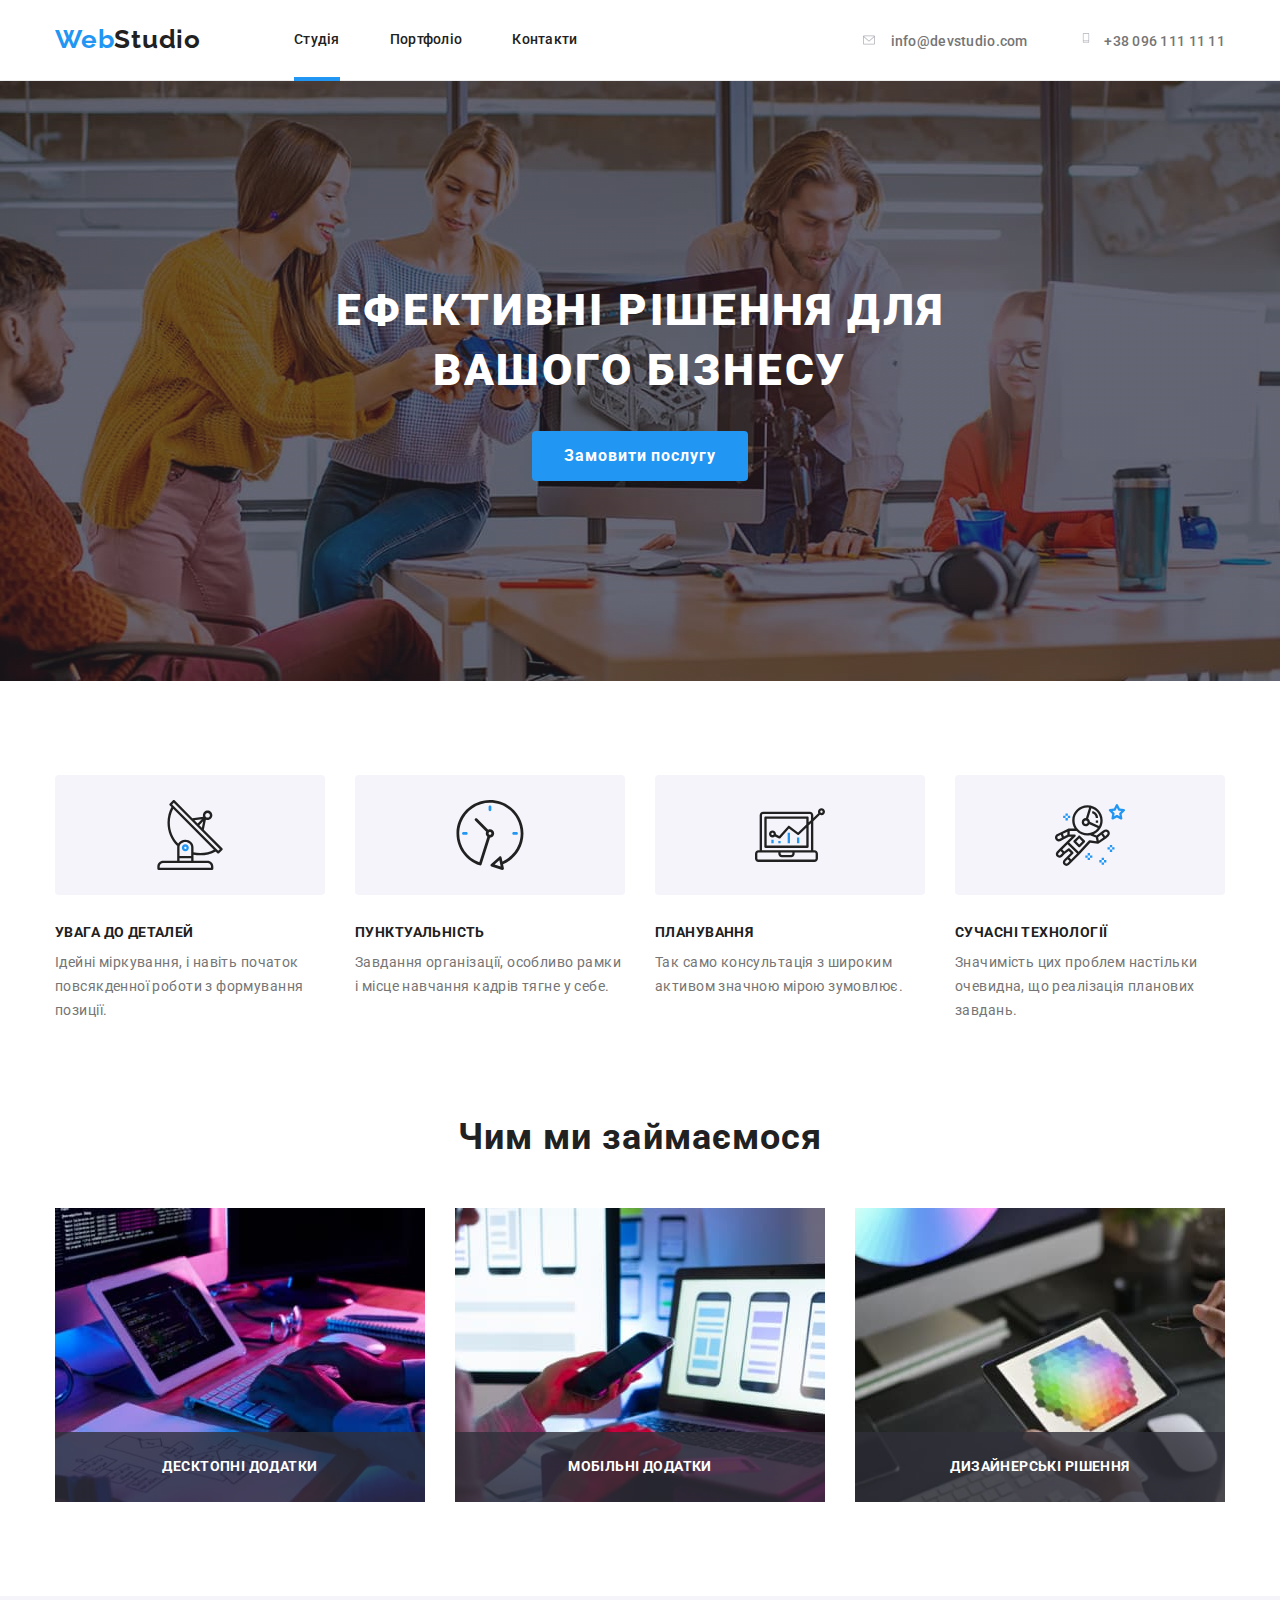
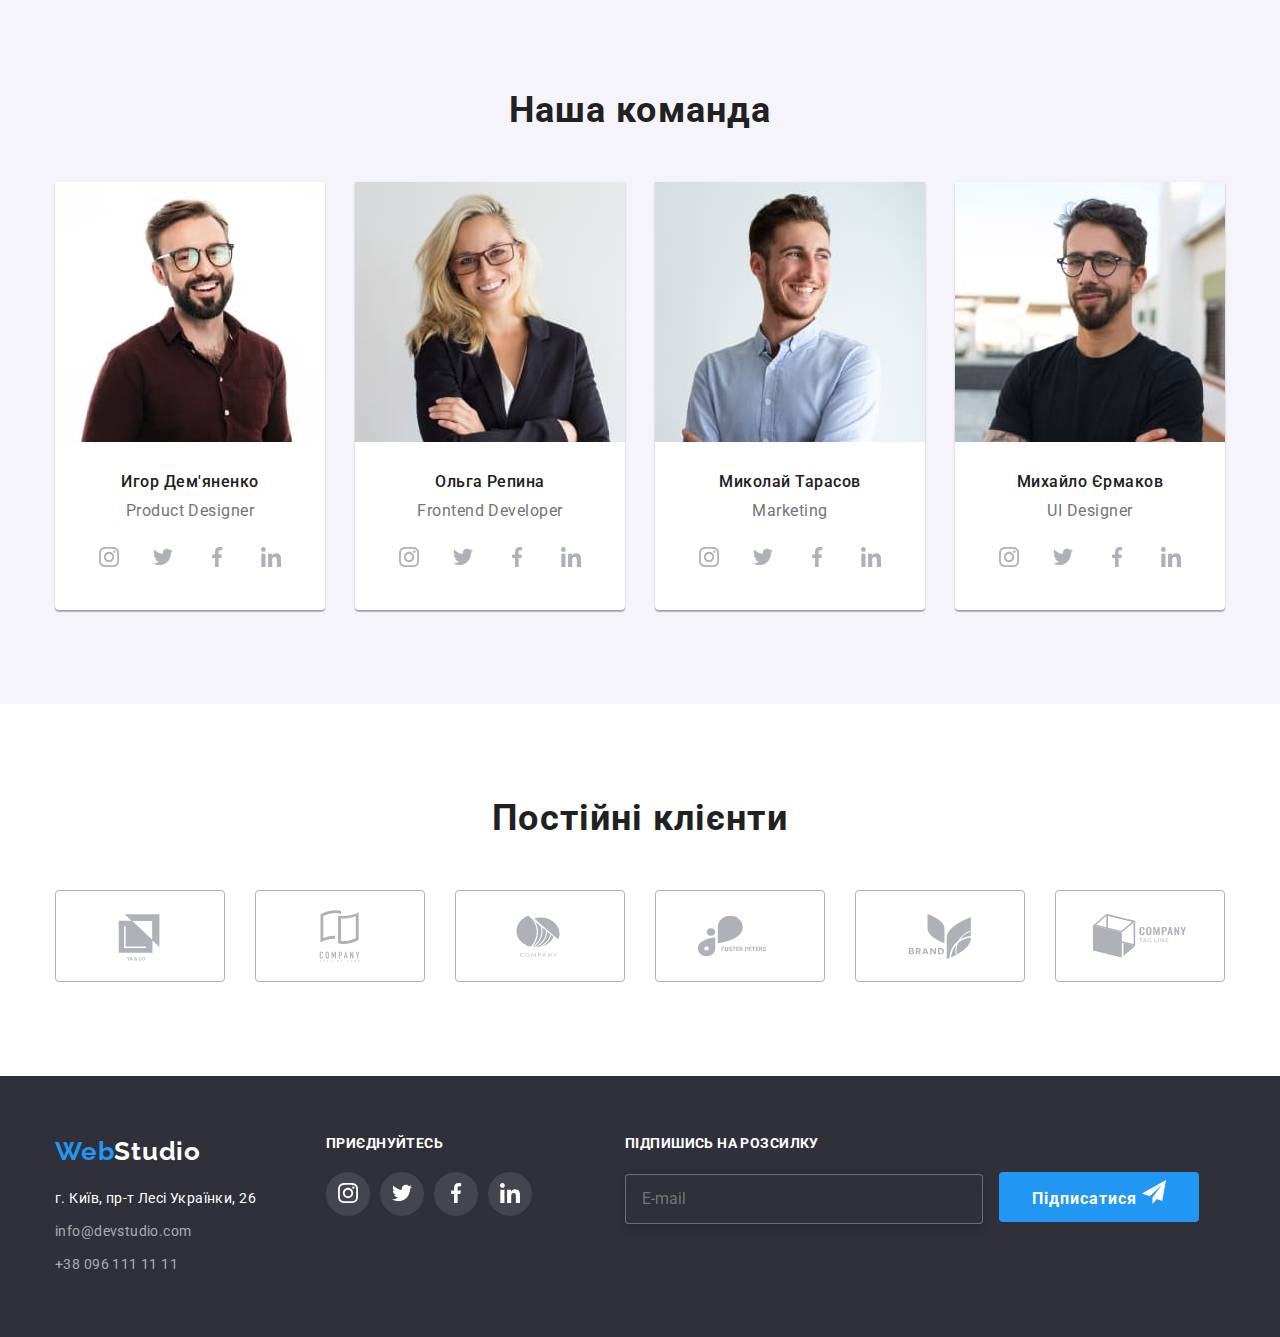
==== commit d5c10501: "Update index.html" ====
--- a/index.html
+++ b/index.html
@@ -84,15 +84,15 @@
                                     <a href="" class="menu__contener--list  menu__contener--list-socio">Instagram</a>   
                                 </li>
                                 <li class="menu__contener--socio-list-pos">
-                                    <a href="" class="menu__contener--list menu__contener--list-socio">Twitter</a>
+                                    <a href="" class="menu__contener--list menu__contener--list-socio menu__contener--list-line">Twitter</a>
                                     
                                 </li> 
                                 <li class="menu__contener--socio-list-pos">
-                                    <a href="" class="menu__contener--list menu__contener--list-socio">Facebook</a>
+                                    <a href="" class="menu__contener--list menu__contener--list-socio menu__contener--list-line">Facebook</a>
                                     
                                 </li>  
                                 <li class="menu__contener--socio-list-pos">
-                                    <a href="" class="menu__contener--list menu__contener--list-socio">LinkedIn</a>
+                                    <a href="" class="menu__contener--list menu__contener--list-socio menu__contener--list-line">LinkedIn</a>
                                     
                                 </li>
                             </ul>
--- a/css/main.min.css
+++ b/css/main.min.css
@@ -1 +1 @@
-:root{--color-text: #212121;--color-fon: #FFFFFF;--color-fon-two:#F5F4FA;--color-acsent: #2196f3;--color-buttom: #757575;--color-icon:#AFB1B8}body{background-color:var(--color-fon);color:var(--color-text);font-family:Roboto,sans-serif;text-decoration:none;margin:0}body.modal-open{overflow:hidden}.list{margin:0;padding:0}ul{list-style:none}h1,h2,h3{margin-top:0;margin-bottom:0}a{outline:0}button{outline:0}.button{display:inline-block;cursor:pointer;text-align:center;font-family:Roboto,sans-serif;font-weight:500;line-height:1.625;font-size:16px;letter-spacing:.03em;color:var(--color-text);background-color:var(--color-fon-two);border-radius:4px;border:1px solid rgba(0,0,0,0);transition:color 250ms cubic-bezier(0.4, 0, 0.2, 1),border-color 250ms cubic-bezier(0.4, 0, 0.2, 1),background-color 250ms cubic-bezier(0.4, 0, 0.2, 1),box-shadow 250ms cubic-bezier(0.4, 0, 0.2, 1)}.button:hover,.button:focus{color:var(--color-fon);border-color:var(--color-acsent);background-color:var(--color-acsent);box-shadow:0px 3px 1px rgba(0,0,0,.1),0px 1px 2px rgba(0,0,0,.08),0px 2px 2px rgba(0,0,0,.12)}.hero__button{font-weight:700;line-height:1.88;letter-spacing:.06em;color:var(--color-fon);background-color:var(--color-acsent);border:0;padding:10px 32px;min-width:200px;height:50px;margin-top:30px;transition:background-color 250ms cubic-bezier(0.4, 0, 0.2, 1)}.hero__button:hover,.hero__button:focus{background-color:rgba(33,150,243,.8)}.footer__button{font-weight:700;line-height:1.88;font-size:16px;letter-spacing:.06em;width:200px;height:50px;border:none;color:var(--color-fon);background-color:var(--color-acsent);fill:var(--color-fon);border-color:var(--color-acsent);transition:background-color 250ms cubic-bezier(0.4, 0, 0.2, 1)}.footer__button:hover,.footer__button:focus{background-color:rgba(33,150,243,.9)}@media screen and (min-width: 768px)and (max-width: 1199px){.footer__button{margin-top:20px;margin-left:140px}}.form__buttom{font-weight:700;line-height:1.88;font-size:16px;letter-spacing:.06em;min-width:200px;height:50px;background-color:var(--color-acsent);border:0;color:var(--color-fon);padding:10px 55px;margin-top:30px;margin-left:124px;transition:box-shadow 250ms cubic-bezier(0.4, 0, 0.2, 1),background-color 250ms cubic-bezier(0.4, 0, 0.2, 1)}.form__buttom:hover,.form__buttom:focus{box-shadow:0px 4px 4px rgba(0,0,0,.15);background-color:rgba(33,150,243,.9)}.button__portfolio{padding:6px 22px}@media screen and (min-width: 1200px){.clients{padding-top:94px;padding-bottom:94px}}@media screen and (max-width: 1199px){.clients{padding-top:60px;padding-bottom:60px}}.clients__header{font-size:36px;font-weight:700;line-height:1.16;letter-spacing:.03em;text-align:center;margin-bottom:50px}@media screen and (max-width: 1199px){.clients__header{font-size:28px;line-height:1.18;margin-bottom:30px}}.clients__content{fill:var(--color-icon);justify-content:center;align-items:center;display:flex;flex-wrap:wrap;margin-left:auto;margin-right:auto}@media screen and (min-width: 480px){.clients__content{display:flex;flex-wrap:wrap;margin:-15px}}.client__icon{display:block;text-align:center;padding-top:16px;cursor:pointer;border:1px solid var(--color-icon);border-radius:4px;fill:var(--color-icon);width:170px;height:92px;transition:fill 250ms cubic-bezier(0.4, 0, 0.2, 1),border 250ms cubic-bezier(0.4, 0, 0.2, 1)}.client__icon:hover,.client__icon:focus{fill:var(--color-acsent);border:1px solid var(--color-acsent)}.clients__content--pos{margin:15px}.comanda{background-color:var(--color-fon-two);margin-left:auto;margin-right:auto}@media screen and (min-width: 1200px){.comanda{padding-bottom:94px;padding-top:94px}}@media screen and (max-width: 1199px){.comanda{padding-bottom:60px;padding-top:60px}}@media screen and (max-width: 767px){.comanda{width:480px}}@media screen and (min-width: 768px)and (max-width: 1199px){.comanda{width:768px}}.comanda__header{font-size:36px;font-weight:700;line-height:1.16;letter-spacing:.03em;text-align:center;margin-bottom:50px}@media screen and (max-width: 1199px){.comanda__header{font-size:28px;line-height:1.18;margin-bottom:30px}}.comanda__content{margin-left:auto;margin-right:auto;justify-content:center}@media screen and (min-width: 480px){.comanda__content{display:flex;flex-wrap:wrap;margin:-15px}}.comanda__content--pos{border-radius:0px 0px 4px 4px;box-shadow:0px 1px 3px rgba(0,0,0,.12),0px 1px 1px rgba(0,0,0,.14),0px 2px 1px rgba(0,0,0,.2);background-color:var(--color-fon)}@media screen and (min-width: 768px){.comanda__content--pos{margin:15px}}@media screen and (max-width: 767px){.comanda__content--pos:not(:last-child){margin-bottom:30px}}@media screen and (min-width: 320px)and (max-width: 767px){.comanda__content--pos{width:450px;height:622px}}@media screen and (min-width: 768px)and (max-width: 1199px){.comanda__content--pos{width:354px;height:536px}}.comanda__content--pos-img{display:block;text-align:center;justify-content:center}@media screen and (min-width: 320px)and (max-width: 767px){.comanda__content--pos-img{width:450px;height:460px}}@media screen and (min-width: 768px)and (max-width: 1199px){.comanda__content--pos-img{width:354px;height:374px}}.comanda__text{padding-top:30px;padding-bottom:30px}.comanda__fio{font-weight:500;line-height:1.2;font-size:16px;letter-spacing:.03em;text-align:center;margin-top:0;margin-bottom:0;padding-bottom:10px}.comanda__profeshion{color:var(--color-buttom);font-weight:400;line-height:1.2;font-size:16px;letter-spacing:.03em;text-align:center;margin-top:0;margin-bottom:0;padding-bottom:16px}.comanda__socio{display:flex;justify-content:center}.comanda__icon{display:block;width:44px;height:44px;text-align:center;padding-top:25%;border-radius:50%;background-color:rgba(33,150,243,0);fill:var(--color-icon);transition:fill 250ms cubic-bezier(0.4, 0, 0.2, 1),border-radius 250ms cubic-bezier(0.4, 0, 0.2, 1),background-color 250ms cubic-bezier(0.4, 0, 0.2, 1)}.comanda__icon:hover,.comanda__icon:focus{fill:#fff;border-radius:50%;background-color:var(--color-acsent)}.comanda__sosio--pos{margin-right:10px}.comanda__sosio--pos:last-child{margin-right:0}.container{margin-left:auto;margin-right:auto;padding-left:15px;padding-right:15px}@media screen and (min-width: 320px){.container{width:480px}}@media screen and (min-width: 768px){.container{width:768px}}@media screen and (min-width: 1200px){.container{width:1200px}}.contact{font-family:Roboto,sans-serif;font-weight:500;font-size:14px;line-height:1.14;letter-spacing:.02em;color:var(--color-buttom);margin-left:auto}@media screen and (max-width: 1200px){.contact{display:flex;flex-direction:column}}@media screen and (max-width: 768px){.contact{display:none}}.contact__adress{text-decoration:none;font-weight:500;line-height:1.14;font-size:14px;letter-spacing:.02em;color:var(--color-buttom)}.contact__adress--pos{transition:color 250ms cubic-bezier(0.4, 0, 0.2, 1)}@media screen and (min-width: 1200px){.contact__adress--pos:not(:first-child){margin-left:50px}}.contact__adress--pos:hover,.contact__adress--pos:focus{color:var(--color-acsent)}.contact__icon{fill:var(--color-icon);margin-right:10px;transition:fill 250ms cubic-bezier(0.4, 0, 0.2, 1)}.contact__adress:hover .contact__icon,.contact__adress:focus .contact__icon{fill:var(--color-acsent)}.quality{margin-left:auto;margin-right:auto}@media screen and (min-width: 1200px){.quality{padding-top:94px}}@media screen and (max-width: 1199px){.quality{padding-top:60px;padding-bottom:60px}}.quality__header{font-size:0}.quality__content{margin-left:auto;margin-right:auto;justify-content:center}@media screen and (min-width: 320px){.quality__content{display:flex;flex-wrap:wrap;margin:-15px}}@media screen and (min-width: 768px){.quality__content--pos{margin:15px}}@media screen and (max-width: 767px){.quality__content--pos:not(:last-child){margin-bottom:30px}}@media screen and (min-width: 320px)and (max-width: 1199px){.quality__content--pos{width:354px;height:226px}}.quality__icon{display:flex;height:120px;background:var(--color-fon-two);border-radius:4px;justify-content:center;align-items:center}.quality__titel{font-weight:700;line-height:1.14;font-size:14px;letter-spacing:.03em;margin-top:30px}.quality__text{color:var(--color-buttom);font-weight:400;line-height:1.7;font-size:14px;letter-spacing:.03em;width:270px;height:75px;margin-top:0;margin-bottom:0;padding-top:10px}.header{margin-left:auto;margin-right:auto;position:relative;border-bottom:1px solid #ececec}@media screen and (max-width: 767px){.header{width:480px}}@media screen and (min-width: 768px)and (max-width: 1199px){.header{width:768px}}.header__flex{display:flex;align-items:center;justify-content:space-between}@media(min-device-pixel-ratio: 2),(-webkit-min-device-pixel-ratio: 2),(min-resolution: 192dpi),(min-resolution: 2dppx){.hero{background-image:url("fonhero1.jpg")}}.hero{background:#c4c4c4;background-image:linear-gradient(to right, rgba(47, 48, 58, 0.4), rgba(47, 48, 58, 0.4)),url("../images/fonhero.jpg");background-size:cover;background-repeat:no-repeat;background-position:center;padding-bottom:280px;padding-top:200px;margin-left:auto;margin-right:auto;align-items:center;text-align:center}@media screen and (max-width: 767px){.hero{width:480px;height:400px}}@media screen and (min-width: 768px)and (max-width: 1199px){.hero{min-width:768px;height:400px}}@media screen and (min-width: 1200px){.hero{width:1600px;height:600px}}.hero__header{font-weight:900;font-size:44px;line-height:1.36;letter-spacing:.06em;color:var(--color-fon);max-width:696px;margin:auto}@media screen and (max-width: 1199px){.hero__header{line-height:1.4;font-size:26px;line-height:1.6;max-width:360px}}.logo{font-family:Raleway,sans-serif;font-weight:700;line-height:1.2;font-size:26px;letter-spacing:.03em;color:var(--color-text);text-decoration:none}.logo__web{color:var(--color-acsent)}.logo--header{margin-right:93px;padding-top:24px;padding-bottom:25px}.logo--footer{margin-bottom:20px;color:var(--color-fon)}.backdrop{position:fixed;top:0;left:0;width:100%;height:100%;background-color:rgba(0,0,0,.2);transition:opacity 250ms cubic-bezier(0.4, 0, 0.2, 1),visibility 250ms cubic-bezier(0.4, 0, 0.2, 1);overflow-y:scroll}.backdrop.is-hidden{opacity:0;pointer-events:none;visibility:hidden}.modal{position:absolute;top:50%;left:50%;transform:translate(-50%, -50%);min-width:528px;min-height:581px;background:#fff;box-shadow:0px 1px 3px rgba(0,0,0,.12),0px 1px 1px rgba(0,0,0,.14),0px 2px 1px rgba(0,0,0,.2);border-radius:4px}@media screen and (min-width: 320px)and (max-width: 1200px){.modal{width:450px;height:609px}}.modal__button-close--pos{position:absolute;top:8px;right:8px}.modal__button-close--icon{position:absolute;transform:translate(-50%, -50%)}.modal__button-close{position:relative;display:block;width:30px;height:30px;cursor:pointer;border-radius:50%;background:#fff;border:1px solid rgba(0,0,0,.1);fill:#000;transition:fill 250ms cubic-bezier(0.4, 0, 0.2, 1)}.modal__button-close:hover{fill:var(--color-acsent)}.modal__container{padding:40px;min-width:100%;min-height:100%}.modal__header{text-align:center;font-weight:700;font-size:20px;line-height:1.15;letter-spacing:.03em;color:var(--color-text);margin-bottom:10px}.form__content{display:flex;flex-direction:column;margin-bottom:10px;transition:fill 250ms cubic-bezier(0.4, 0, 0.2, 1),border-color 250ms cubic-bezier(0.4, 0, 0.2, 1)}.form__content:hover,.form__content:focus{fill:var(--color-acsent);border-color:var(--color-acsent)}.form__cell{position:relative}.form__label{font-weight:400;font-size:12px;line-height:1.17;letter-spacing:.01em;color:var(--color-buttom);margin-bottom:4px}.form__input{cursor:pointer;height:40px;width:100%;background:var(--color-fon);border:1px solid rgba(33,33,33,.2);border-radius:4px;color:var(--color-buttom);padding-left:40px}.form__input:hover,.form__input:focus{outline:0;border-color:var(--color-acsent)}.form__input:focus+.form__icon--person{fill:var(--color-acsent)}.form__textarea{cursor:pointer;resize:none;width:100%;height:120px;font-size:14px;line-height:1.14;letter-spacing:.01em;background:var(--color-fon);border:1px solid rgba(33,33,33,.2);border-radius:4px;color:var(--color-buttom);padding:12px 16px;transition:border-color 250ms cubic-bezier(0.4, 0, 0.2, 1),opacity 250ms cubic-bezier(0.4, 0, 0.2, 1)}.form__textarea:hover,.form__textarea:focus{outline:0;border-color:var(--color-acsent)}.form__icon--person{position:absolute;left:1px;transform:translate(50%, 50%)}.form__terms{position:relative;text-align:center;margin-top:20px}.form__label-check{font-weight:400;font-size:12px;line-height:1.16;letter-spacing:.03em;color:var(--color-buttom)}@media screen and (min-width: 1200px){.form__label-check{font-size:14px;line-height:1.71}}.form__treaty{color:var(--color-acsent)}.form__checkbox{position:absolute;top:5px;left:0;-webkit-appearance:none;-moz-appearance:none;appearance:none;width:16px;height:15px}.form__icon-svg{color:var(--color-buttom)}.form-input:focus+.form-icon-person{fill:var(--color-acsent)}.form__icon-svg{position:absolute;top:5px;left:30px;border-radius:4px;width:16px;height:15px;border:2px solid #000}.form__checkbox:checked+.form__icon-svg{background-image:url("../images/icon check .svg");border:0}.buttom__menu{display:inline-block;padding:0;margin:0;border:none;background-color:rgba(0,0,0,0);fill:var(--color-text)}@media screen and (min-width: 768px){.buttom__menu{display:none}}.buttom__menu .buttom__menu--cross{display:none}.menu__contener--close-pos{position:relative}.buttom__menu--cross-s{position:absolute;top:10px;right:40px;padding:0;margin:0;border:none;background-color:rgba(0,0,0,0);fill:var(--color-text);transition:color 250ms cubic-bezier(0.4, 0, 0.2, 1)}.buttom__menu--cross-s:hover,.buttom__menu--cross-s:focus{fill:var(--color-acsent)}.menu__contener{display:none;padding-left:48px;padding-top:40px;position:fixed;top:0;left:0;width:100%;height:100%;font-size:40px;z-index:1;background-color:var(--color-fon);box-shadow:0px 4px 8px rgba(0,0,0,.04),0px 2px 4px rgba(0,0,0,.08),0px 1px 3px rgba(0,0,0,.16)}@media screen and (max-width: 768px){.menu__contener.is-open{display:block}}.menu__contener--list{font-family:Roboto;text-decoration:none;font-weight:500;font-size:40px;line-height:1.18;letter-spacing:.02em;color:var(--color-text);transition:color 250ms cubic-bezier(0.4, 0, 0.2, 1)}.menu__contener--list:hover,.menu__contener--list:focus{color:var(--color-acsent)}.menu__contener--list-pos:not(:first-child){margin-top:32px}.menu__contener--list-tel{color:var(--color-buttom);font-size:34px}.menu__contener--list-mail{color:var(--color-buttom);font-size:24px}.menu__contener--list-socio{color:var(--color-acsent);font-size:18px;line-height:1.22;padding-left:10px;margin-left:10px;border-left:2px solid var(--color-buttom)}.menu__contener--list-activ{color:var(--color-acsent)}.menu__contener--nav{display:flex;flex-direction:column;justify-content:center}.menu__contener--contact{display:flex;flex-direction:column;margin-top:302px}.menu__contener--socio{display:flex;margin-top:64px}.menu__contener--socio-list{display:flex;text-align:center;height:22px}.portfolio-hero{justify-content:center;margin-left:auto;margin-right:auto}@media screen and (min-width: 1200px){.portfolio-hero{padding-bottom:94px;padding-top:94px}}@media screen and (max-width: 1199px){.portfolio-hero{padding-bottom:60px;padding-top:60px}}@media screen and (max-width: 767px){.portfolio-hero{width:480px}}@media screen and (min-width: 768px)and (max-width: 1199px){.portfolio-hero{width:768px}}.portfolio-hero__header{font-size:0;margin:0}.portfolio-hero__content{margin-left:auto;margin-right:auto;display:flex;flex-wrap:wrap;margin-right:-15px;margin-left:-15px}.portfolio-hero__content--pos{cursor:pointer;height:404px}@media screen and (min-width: 480x){.portfolio-hero__content--pos{margin:-15px}}@media screen and (min-width: 768px){.portfolio-hero__content--pos{margin:15px}}@media screen and (max-width: 767px){.portfolio-hero__content--pos:not(:last-child){margin-bottom:30px}}@media screen and (min-width: 320px)and (max-width: 767px){.portfolio-hero__content--pos{width:450px}}@media screen and (min-width: 768px)and (max-width: 1199px){.portfolio-hero__content--pos{width:354px}}@media screen and (min-width: 1200px){.portfolio-hero__content--pos{width:370px}}.portfolio-hero__block{display:inline-block;height:404px;border:1px solid #eee;border-radius:0px 0px 4px 4px;transition:box-shadow 250ms cubic-bezier(0.4, 0, 0.2, 1)}.portfolio-hero__block:hover{box-shadow:0px 1px 3px rgba(0,0,0,.12),0px 1px 1px rgba(0,0,0,.14),0px 2px 1px rgba(0,0,0,.2)}.portfolio-hero__block:hover .portfolio-hero__thumb::before{opacity:1;transform:translateY(0)}.portfolio-hero__block:hover .portfolio-hero__thumb-text{opacity:1;transform:translateY(0)}@media screen and (min-width: 320px)and (max-width: 767px){.portfolio-hero__block{width:450px}}@media screen and (min-width: 768px)and (max-width: 1199px){.portfolio-hero__block{width:354px}}@media screen and (min-width: 1200px){.portfolio-hero__block{width:370px}}.portfolio-hero__content--pos-img{height:294px}@media screen and (min-width: 320px)and (max-width: 767px){.portfolio-hero__content--pos-img{width:450px}}@media screen and (min-width: 768px)and (max-width: 1199px){.portfolio-hero__content--pos-img{width:354px}}@media screen and (min-width: 1200px){.portfolio-hero__content--pos-img{width:370px}}.portfolio-hero__titly{margin-top:0;margin-bottom:0;font-weight:700;line-height:1.4;font-size:18px;letter-spacing:.03em;padding-bottom:4px}.portfolio-hero__types{font-weight:400;line-height:2;font-size:16px;letter-spacing:.03em;color:var(--color-buttom);margin-top:0;margin-bottom:0}.portfolio-hero__text{padding:20px 24px}.portfolio-hero__thumb{position:relative;overflow:hidden}.portfolio-hero__thumb::before{display:inline-block;content:"";position:absolute;top:0;left:0;width:100%;height:100%;background-color:rgba(33,150,243,.9);opacity:0;transform:translateY(100%);transition:transform 250ms cubic-bezier(0.4, 0, 0.2, 1),opacity 250ms cubic-bezier(0.4, 0, 0.2, 1)}.portfolio-hero__thumb-text{position:absolute;top:0;left:0;width:100%;height:100%;color:var(--color-fon);font-weight:400;letter-spacing:.03em;line-height:1.55;font-size:18px;padding:63px 24px;opacity:0}.portfolio-hero__buttoms{display:flex;flex-wrap:wrap;justify-content:center}@media screen and (max-width: 768px){.portfolio-hero__buttoms{justify-content:left}}@media screen and (max-width: 1199px){.portfolio-hero__buttoms{margin-bottom:30px}}@media screen and (min-width: 1200px){.portfolio-hero__buttoms{margin-bottom:50px}}.portfolio-hero__buttoms--pos:not(:last-child){margin-right:8px}@media screen and (max-width: 767px){.portfolio-hero__buttoms--pos{margin-bottom:15px}}.site-nav{font-weight:500;line-height:1.14;font-size:14px;letter-spacing:.02em}@media screen and (max-width: 768px){.site-nav{display:none}}.site-nav__menu{display:flex}.site-nav__menu--pos{margin-right:50px}.site-nav__menu--pos:nth-child(3){margin-right:0}.site-nav__menu--link{color:var(--color-text);text-decoration:none;transition:color 250ms cubic-bezier(0.4, 0, 0.2, 1)}.site-nav__menu--link:hover,.site-nav__menu--link:focus{color:var(--color-acsent)}.site-nav__menu--line{position:relative}.site-nav__menu--line::after{display:block;position:absolute;top:46px;content:"";width:100%;height:4px;background-color:var(--color-acsent)}.work{padding-top:94px;padding-bottom:94px}@media screen and (max-width: 1200px){.work{display:none}}.work__header{font-size:36px;font-weight:700;line-height:1.16;letter-spacing:.03em;text-align:center;margin-bottom:50px}.work__content{display:flex}.work__content--pos{margin-right:30px}.work__content--pos:last-child{margin-right:0}.work__img{display:block;position:relative;width:370px;height:294px;margin:0}.work__text{position:absolute;bottom:0;padding-top:27px;margin:0;font-size:14px;font-weight:700;line-height:1.14;letter-spacing:.03em;text-align:center;height:70px;width:100%;color:var(--color-fon);background-color:rgba(47,48,58,.8);z-index:0}.footer{background-color:#2f303a;height:252px;margin-left:auto;margin-right:auto;padding-top:60px;padding-bottom:60px;background-color:#2f303a}@media screen and (max-width: 767px){.footer{height:603px;width:480px}}@media screen and (min-width: 768px)and (max-width: 1199px){.footer{height:463px;width:768px}}.footer__flex{display:flex}@media screen and (max-width: 767px){.footer__flex{flex-direction:column;justify-content:center;text-align:center}}@media screen and (min-width: 768px)and (max-width: 1199px){.footer__flex{flex-wrap:wrap;justify-content:center;text-align:center}}.footer__adress{display:inline-flex;text-decoration:none;flex-direction:column}.footer__contact{text-decoration:none;font-family:Roboto,sans-serif;font-weight:400;line-height:1.71;font-size:14px;letter-spacing:.03em;color:rgba(255,255,255,.6);padding-top:9px}.footer__street{font-family:Roboto,sans-serif;font-weight:400;line-height:1.71;font-size:14px;letter-spacing:.03em;color:var(--color-fon);text-decoration:none}.footer__sosio{margin-left:70px}@media screen and (max-width: 767px){.footer__sosio{margin-top:60px;margin-left:0}}.footer__titel{font-weight:700;font-size:14px;line-height:1.14;letter-spacing:.03em;color:var(--color-fon);margin-bottom:20px}.footer__sosio--pos{display:flex;justify-content:center}.footer__icon{display:block;text-align:center;padding-top:25%;width:44px;height:44px;border-radius:50%;background-color:rgba(255,255,255,.1);cursor:pointer;fill:#fff;border:0;transition:border-color 250ms cubic-bezier(0.4, 0, 0.2, 1),background-color 250ms cubic-bezier(0.4, 0, 0.2, 1)}.footer__icon:hover,.footer__icon:focus{background-color:var(--color-acsent);border-color:var(--color-acsent)}.footer__icon--pos{margin-right:10px}.footer__icon--pos:last-child{margin-right:0}.footer__form{margin-left:93px}@media screen and (max-width: 1199px){.footer__form{margin-top:60px;margin-left:0}}.footer__input{min-width:358px;height:50px;border:1px solid rgba(255,255,255,.3);filter:drop-shadow(0px 4px 4px rgba(0, 0, 0, 0.15));border-radius:4px;color:var(--color-icon);background-color:#2f303a;margin-right:12px;padding-left:16px}@media screen and (max-width: 767px){.footer__input{margin-bottom:30px}}@media screen and (min-width: 768px)and (max-width: 1199px){.footer__input{min-width:450px}}@media screen and (min-width: 768px)and (max-width: 1199px){.footer__form--content{display:flex;flex-direction:column;justify-content:center;text-align:center}}/*# sourceMappingURL=main.min.css.map */+:root{--color-text: #212121;--color-fon: #FFFFFF;--color-fon-two: #F5F4FA;--color-acsent: #2196f3;--color-buttom: #757575;--color-icon: #AFB1B8}body{background-color:var(--color-fon);color:var(--color-text);font-family:Roboto,sans-serif;text-decoration:none;margin:0}body.modal-open{overflow:hidden}.list{margin:0;padding:0}ul{list-style:none}h1,h2,h3{margin-top:0;margin-bottom:0}a{outline:0}button{outline:0}.button{display:inline-block;cursor:pointer;text-align:center;font-family:Roboto,sans-serif;font-weight:500;line-height:1.625;font-size:16px;letter-spacing:.03em;color:var(--color-text);background-color:var(--color-fon-two);border-radius:4px;border:1px solid rgba(0,0,0,0);-webkit-transition:color 250ms cubic-bezier(0.4, 0, 0.2, 1),border-color 250ms cubic-bezier(0.4, 0, 0.2, 1),background-color 250ms cubic-bezier(0.4, 0, 0.2, 1),-webkit-box-shadow 250ms cubic-bezier(0.4, 0, 0.2, 1);transition:color 250ms cubic-bezier(0.4, 0, 0.2, 1),border-color 250ms cubic-bezier(0.4, 0, 0.2, 1),background-color 250ms cubic-bezier(0.4, 0, 0.2, 1),-webkit-box-shadow 250ms cubic-bezier(0.4, 0, 0.2, 1);transition:color 250ms cubic-bezier(0.4, 0, 0.2, 1),border-color 250ms cubic-bezier(0.4, 0, 0.2, 1),background-color 250ms cubic-bezier(0.4, 0, 0.2, 1),box-shadow 250ms cubic-bezier(0.4, 0, 0.2, 1);transition:color 250ms cubic-bezier(0.4, 0, 0.2, 1),border-color 250ms cubic-bezier(0.4, 0, 0.2, 1),background-color 250ms cubic-bezier(0.4, 0, 0.2, 1),box-shadow 250ms cubic-bezier(0.4, 0, 0.2, 1),-webkit-box-shadow 250ms cubic-bezier(0.4, 0, 0.2, 1)}.button:hover,.button:focus{color:var(--color-fon);border-color:var(--color-acsent);background-color:var(--color-acsent);-webkit-box-shadow:0px 3px 1px rgba(0,0,0,.1),0px 1px 2px rgba(0,0,0,.08),0px 2px 2px rgba(0,0,0,.12);box-shadow:0px 3px 1px rgba(0,0,0,.1),0px 1px 2px rgba(0,0,0,.08),0px 2px 2px rgba(0,0,0,.12)}.hero__button{font-weight:700;line-height:1.88;letter-spacing:.06em;color:var(--color-fon);background-color:var(--color-acsent);border:0;padding:10px 32px;min-width:200px;height:50px;margin-top:30px;-webkit-transition:background-color 250ms cubic-bezier(0.4, 0, 0.2, 1);transition:background-color 250ms cubic-bezier(0.4, 0, 0.2, 1)}.hero__button:hover,.hero__button:focus{background-color:rgba(33,150,243,.8)}.footer__button{font-weight:700;line-height:1.88;font-size:16px;letter-spacing:.06em;width:200px;height:50px;border:none;color:var(--color-fon);background-color:var(--color-acsent);fill:var(--color-fon);border-color:var(--color-acsent);-webkit-transition:background-color 250ms cubic-bezier(0.4, 0, 0.2, 1);transition:background-color 250ms cubic-bezier(0.4, 0, 0.2, 1)}.footer__button:hover,.footer__button:focus{background-color:rgba(33,150,243,.9)}@media screen and (min-width: 768px)and (max-width: 1199px){.footer__button{margin-top:20px;margin-left:140px}}.form__buttom{font-weight:700;line-height:1.88;font-size:16px;letter-spacing:.06em;min-width:200px;height:50px;background-color:var(--color-acsent);border:0;color:var(--color-fon);padding:10px 55px;margin-top:30px;margin-left:85px;-webkit-transition:background-color 250ms cubic-bezier(0.4, 0, 0.2, 1),-webkit-box-shadow 250ms cubic-bezier(0.4, 0, 0.2, 1);transition:background-color 250ms cubic-bezier(0.4, 0, 0.2, 1),-webkit-box-shadow 250ms cubic-bezier(0.4, 0, 0.2, 1);transition:box-shadow 250ms cubic-bezier(0.4, 0, 0.2, 1),background-color 250ms cubic-bezier(0.4, 0, 0.2, 1);transition:box-shadow 250ms cubic-bezier(0.4, 0, 0.2, 1),background-color 250ms cubic-bezier(0.4, 0, 0.2, 1),-webkit-box-shadow 250ms cubic-bezier(0.4, 0, 0.2, 1)}.form__buttom:hover,.form__buttom:focus{-webkit-box-shadow:0px 4px 4px rgba(0,0,0,.15);box-shadow:0px 4px 4px rgba(0,0,0,.15);background-color:rgba(33,150,243,.9)}@media screen and (min-width: 1200px){.form__buttom{margin-left:124px}}.button__portfolio{padding:6px 22px}@media screen and (min-width: 1200px){.clients{padding-top:94px;padding-bottom:94px}}@media screen and (max-width: 1199px){.clients{padding-top:60px;padding-bottom:60px}}.clients__header{font-size:36px;font-weight:700;line-height:1.16;letter-spacing:.03em;text-align:center;margin-bottom:50px}@media screen and (max-width: 1199px){.clients__header{font-size:28px;line-height:1.18;margin-bottom:30px}}.clients__content{fill:var(--color-icon);-webkit-box-pack:center;-ms-flex-pack:center;justify-content:center;-webkit-box-align:center;-ms-flex-align:center;align-items:center;display:-webkit-box;display:-ms-flexbox;display:flex;-ms-flex-wrap:wrap;flex-wrap:wrap;margin:-15px}@media screen and (min-width: 480px){.clients__content{display:-webkit-box;display:-ms-flexbox;display:flex;-ms-flex-wrap:wrap;flex-wrap:wrap;margin:-15px}}.client__icon{display:block;text-align:center;padding-top:16px;cursor:pointer;border:1px solid var(--color-icon);border-radius:4px;fill:var(--color-icon);height:92px;-webkit-transition:fill 250ms cubic-bezier(0.4, 0, 0.2, 1),border 250ms cubic-bezier(0.4, 0, 0.2, 1);transition:fill 250ms cubic-bezier(0.4, 0, 0.2, 1),border 250ms cubic-bezier(0.4, 0, 0.2, 1)}.client__icon:hover,.client__icon:focus{fill:var(--color-acsent);border:1px solid var(--color-acsent)}@media screen and (min-width: 320px)and (max-width: 767px){.client__icon{width:210px}}@media screen and (min-width: 768px)and (max-width: 1199px){.client__icon{width:226px}}@media screen and (min-width: 1200px){.client__icon{width:170px}}.clients__content--pos{margin:15px}.comanda{background-color:var(--color-fon-two);margin-left:auto;margin-right:auto}@media screen and (min-width: 1200px){.comanda{padding-bottom:94px;padding-top:94px}}@media screen and (max-width: 1199px){.comanda{padding-bottom:60px;padding-top:60px}}@media screen and (max-width: 479px){.comanda{min-width:480px}}.comanda__header{font-size:36px;font-weight:700;line-height:1.16;letter-spacing:.03em;text-align:center;margin-bottom:50px}@media screen and (max-width: 1199px){.comanda__header{font-size:28px;line-height:1.18;margin-bottom:30px}}.comanda__content{margin-left:auto;margin-right:auto;-webkit-box-pack:center;-ms-flex-pack:center;justify-content:center;margin:-15px}@media screen and (min-width: 480px){.comanda__content{display:-webkit-box;display:-ms-flexbox;display:flex;-ms-flex-wrap:wrap;flex-wrap:wrap}}.comanda__content--pos{border-radius:0px 0px 4px 4px;-webkit-box-shadow:0px 1px 3px rgba(0,0,0,.12),0px 1px 1px rgba(0,0,0,.14),0px 2px 1px rgba(0,0,0,.2);box-shadow:0px 1px 3px rgba(0,0,0,.12),0px 1px 1px rgba(0,0,0,.14),0px 2px 1px rgba(0,0,0,.2);background-color:var(--color-fon);margin:15px}@media screen and (min-width: 320px)and (max-width: 767px){.comanda__content--pos{width:450px;height:622px}}@media screen and (min-width: 768px)and (max-width: 1199px){.comanda__content--pos{width:354px;height:536px}}.comanda__content--pos-img{display:block;text-align:center;-webkit-box-pack:center;-ms-flex-pack:center;justify-content:center}@media screen and (min-width: 320px)and (max-width: 767px){.comanda__content--pos-img{width:450px;height:460px}}@media screen and (min-width: 768px)and (max-width: 1199px){.comanda__content--pos-img{width:354px;height:374px}}.comanda__text{padding-top:30px;padding-bottom:30px}.comanda__fio{font-weight:500;line-height:1.2;font-size:16px;letter-spacing:.03em;text-align:center;margin-top:0;margin-bottom:0;padding-bottom:10px}.comanda__profeshion{color:var(--color-buttom);font-weight:400;line-height:1.2;font-size:16px;letter-spacing:.03em;text-align:center;margin-top:0;margin-bottom:0;padding-bottom:16px}.comanda__socio{display:-webkit-box;display:-ms-flexbox;display:flex;-webkit-box-pack:center;-ms-flex-pack:center;justify-content:center}.comanda__icon{display:block;width:44px;height:44px;text-align:center;padding-top:25%;border-radius:50%;background-color:rgba(33,150,243,0);fill:var(--color-icon);-webkit-transition:fill 250ms cubic-bezier(0.4, 0, 0.2, 1),border-radius 250ms cubic-bezier(0.4, 0, 0.2, 1),background-color 250ms cubic-bezier(0.4, 0, 0.2, 1);transition:fill 250ms cubic-bezier(0.4, 0, 0.2, 1),border-radius 250ms cubic-bezier(0.4, 0, 0.2, 1),background-color 250ms cubic-bezier(0.4, 0, 0.2, 1)}.comanda__icon:hover,.comanda__icon:focus{fill:#fff;border-radius:50%;background-color:var(--color-acsent)}.comanda__sosio--pos{margin-right:10px}.comanda__sosio--pos:last-child{margin-right:0}.container{margin-left:auto;margin-right:auto;padding-left:15px;padding-right:15px}@media screen and (min-width: 320px)and (max-width: 767px){.container{max-width:480px}}@media screen and (min-width: 768px)and (max-width: 1199px){.container{max-width:768px}}@media screen and (min-width: 1200px){.container{max-width:1200px}}.contact{text-decoration:none;margin-left:auto}@media screen and (max-width: 1199px){.contact{display:-webkit-box;display:-ms-flexbox;display:flex;-webkit-box-orient:vertical;-webkit-box-direction:normal;-ms-flex-direction:column;flex-direction:column}}@media screen and (max-width: 768px){.contact{display:none}}.contact__adress{text-decoration:none;font-family:Roboto,sans-serif;font-weight:500;font-size:14px;line-height:1.14;letter-spacing:.02em;color:var(--color-buttom)}@media screen and (max-width: 1199px){.contact__adress{font-size:12px;line-height:1.16}}.contact__adress--pos{-webkit-transition:color 250ms cubic-bezier(0.4, 0, 0.2, 1);transition:color 250ms cubic-bezier(0.4, 0, 0.2, 1)}@media screen and (min-width: 1200px){.contact__adress--pos:not(:first-child){margin-left:50px}}.contact__adress--pos:hover,.contact__adress--pos:focus{color:var(--color-acsent)}.contact__icon{fill:var(--color-icon);margin-right:10px;-webkit-transition:fill 250ms cubic-bezier(0.4, 0, 0.2, 1);transition:fill 250ms cubic-bezier(0.4, 0, 0.2, 1)}.contact__adress:hover .contact__icon,.contact__adress:focus .contact__icon{fill:var(--color-acsent)}.quality{margin-left:auto;margin-right:auto}@media screen and (min-width: 1200px){.quality{padding-top:94px}}@media screen and (max-width: 1199px){.quality{padding-top:60px;padding-bottom:60px}}@media screen and (max-width: 479px){.quality{min-width:480px}}.quality__header{font-size:0}.quality__content{margin-left:auto;margin-right:auto;-webkit-box-pack:center;-ms-flex-pack:center;justify-content:center}@media screen and (min-width: 320px){.quality__content{display:-webkit-box;display:-ms-flexbox;display:flex;-ms-flex-wrap:wrap;flex-wrap:wrap;margin:-15px}}.quality__content--pos{margin:15px}.quality__icon{display:-webkit-box;display:-ms-flexbox;display:flex;height:120px;background:var(--color-fon-two);border-radius:4px;-webkit-box-pack:center;-ms-flex-pack:center;justify-content:center;-webkit-box-align:center;-ms-flex-align:center;align-items:center}@media screen and (min-width: 320px)and (max-width: 767px){.quality__icon{width:450px}}@media screen and (min-width: 768px)and (max-width: 1199px){.quality__icon{width:354px}}@media screen and (min-width: 1200px){.quality__icon{width:270px}}.quality__titel{font-weight:700;line-height:1.14;font-size:14px;letter-spacing:.03em;margin-top:30px;width:100%}@media screen and (min-width: 320px)and (max-width: 767px){.quality__titel{text-align:center}}.quality__text{width:100%;color:var(--color-buttom);font-weight:400;line-height:1.7;font-size:14px;letter-spacing:.03em;margin-top:0;margin-bottom:0;padding-top:10px}@media screen and (min-width: 320px)and (max-width: 767px){.quality__text{width:450px}}@media screen and (min-width: 768px)and (max-width: 1199px){.quality__text{width:354px}}@media screen and (min-width: 1200px){.quality__text{width:270px}}.header{margin-left:auto;margin-right:auto;position:relative;border-bottom:1px solid #ececec}.header__flex{display:-webkit-box;display:-ms-flexbox;display:flex;-webkit-box-align:center;-ms-flex-align:center;align-items:center;-webkit-box-pack:justify;-ms-flex-pack:justify;justify-content:space-between}@media(min-device-pixel-ratio: 2),(-webkit-min-device-pixel-ratio: 2),(min-resolution: 192dpi),(min-resolution: 2dppx){.hero{background-image:url("fonhero1.jpg")}}.hero{background:#c4c4c4;background-image:-webkit-gradient(linear, left top, right top, from(rgba(47, 48, 58, 0.4)), to(rgba(47, 48, 58, 0.4))),url("../images/fonhero.jpg");background-image:linear-gradient(to right, rgba(47, 48, 58, 0.4), rgba(47, 48, 58, 0.4)),url("../images/fonhero.jpg");background-size:cover;background-repeat:no-repeat;background-position:center;margin-left:auto;margin-right:auto;-webkit-box-align:center;-ms-flex-align:center;align-items:center;text-align:center}@media screen and (max-width: 1199px){.hero{min-width:480px;height:400px;padding-bottom:198px;padding-top:118px}}@media screen and (min-width: 1200px){.hero{height:600px;padding-bottom:280px;padding-top:200px}}.hero__header{font-weight:900;font-size:44px;line-height:1.36;letter-spacing:.06em;color:var(--color-fon);max-width:696px;margin:auto}@media screen and (max-width: 1199px){.hero__header{line-height:1.4;font-size:26px;line-height:1.6;max-width:360px}}.logo{font-family:Raleway,sans-serif;font-weight:700;line-height:1.2;font-size:26px;letter-spacing:.03em;color:var(--color-text);text-decoration:none}.logo__web{color:var(--color-acsent)}.logo--header{margin-right:93px;padding-top:24px;padding-bottom:25px}@media screen and (min-width: 320px)and (max-width: 767px){.logo--header{padding-top:16px;padding-bottom:16px}}.logo--footer{margin-bottom:20px;color:var(--color-fon)}.backdrop{position:fixed;top:0;left:0;width:100%;height:100%;background-color:rgba(0,0,0,.2);-webkit-transition:opacity 250ms cubic-bezier(0.4, 0, 0.2, 1),visibility 250ms cubic-bezier(0.4, 0, 0.2, 1);transition:opacity 250ms cubic-bezier(0.4, 0, 0.2, 1),visibility 250ms cubic-bezier(0.4, 0, 0.2, 1);overflow-y:scroll}.backdrop.is-hidden{opacity:0;pointer-events:none;visibility:hidden}.modal{position:absolute;top:50%;left:50%;-webkit-transform:translate(-50%, -50%);transform:translate(-50%, -50%);background:#fff;-webkit-box-shadow:0px 1px 3px rgba(0,0,0,.12),0px 1px 1px rgba(0,0,0,.14),0px 2px 1px rgba(0,0,0,.2);box-shadow:0px 1px 3px rgba(0,0,0,.12),0px 1px 1px rgba(0,0,0,.14),0px 2px 1px rgba(0,0,0,.2);border-radius:4px}@media screen and (min-width: 320px)and (max-width: 1199px){.modal{min-width:450px;min-height:609px}}@media screen and (min-width: 1200px){.modal{min-width:528px;min-height:581px}}.modal__button-close--pos{position:absolute;top:8px;right:8px}.modal__button-close--icon{position:absolute;-webkit-transform:translate(-50%, -50%);transform:translate(-50%, -50%)}.modal__button-close{position:relative;display:block;width:30px;height:30px;cursor:pointer;border-radius:50%;background:#fff;border:1px solid rgba(0,0,0,.1);fill:#000;-webkit-transition:fill 250ms cubic-bezier(0.4, 0, 0.2, 1);transition:fill 250ms cubic-bezier(0.4, 0, 0.2, 1)}.modal__button-close:hover{fill:var(--color-acsent)}.modal__container{padding:40px;min-width:100%;min-height:100%}.modal__header{text-align:center;font-weight:700;font-size:20px;line-height:1.15;letter-spacing:.03em;color:var(--color-text);margin-bottom:10px}.form__content{display:-webkit-box;display:-ms-flexbox;display:flex;-webkit-box-orient:vertical;-webkit-box-direction:normal;-ms-flex-direction:column;flex-direction:column;margin-bottom:10px;-webkit-transition:fill 250ms cubic-bezier(0.4, 0, 0.2, 1),border-color 250ms cubic-bezier(0.4, 0, 0.2, 1);transition:fill 250ms cubic-bezier(0.4, 0, 0.2, 1),border-color 250ms cubic-bezier(0.4, 0, 0.2, 1)}.form__content:hover,.form__content:focus{fill:var(--color-acsent);border-color:var(--color-acsent)}.form__cell{position:relative}.form__label{font-weight:400;font-size:12px;line-height:1.17;letter-spacing:.01em;color:var(--color-buttom);margin-bottom:4px}.form__input{cursor:pointer;height:40px;width:100%;background:var(--color-fon);border:1px solid rgba(33,33,33,.2);border-radius:4px;color:var(--color-buttom);padding-left:40px}.form__input:hover,.form__input:focus{outline:0;border-color:var(--color-acsent)}.form__input:focus+.form__icon--person{fill:var(--color-acsent)}.form__textarea{cursor:pointer;resize:none;width:100%;height:120px;font-size:14px;line-height:1.14;letter-spacing:.01em;background:var(--color-fon);border:1px solid rgba(33,33,33,.2);border-radius:4px;color:var(--color-buttom);padding:12px 16px;-webkit-transition:border-color 250ms cubic-bezier(0.4, 0, 0.2, 1),opacity 250ms cubic-bezier(0.4, 0, 0.2, 1);transition:border-color 250ms cubic-bezier(0.4, 0, 0.2, 1),opacity 250ms cubic-bezier(0.4, 0, 0.2, 1)}.form__textarea:hover,.form__textarea:focus{outline:0;border-color:var(--color-acsent)}.form__icon--person{position:absolute;left:1px;-webkit-transform:translate(50%, 50%);transform:translate(50%, 50%)}.form__terms{position:relative;text-align:center;margin-top:20px}.form__label-check{font-weight:400;font-size:12px;line-height:1.16;letter-spacing:.03em;color:var(--color-buttom)}@media screen and (min-width: 1200px){.form__label-check{font-size:14px;line-height:1.71}}.form__treaty{color:var(--color-acsent)}.form__checkbox{position:absolute;top:5px;left:0;-webkit-appearance:none;-moz-appearance:none;appearance:none;width:16px;height:15px}.form-input:focus+.form-icon-person{fill:var(--color-acsent)}.form__icon-svg{position:absolute;top:5px;left:10px;color:var(--color-buttom);border-radius:4px;width:16px;height:15px;border:2px solid #000}.form__checkbox:checked+.form__icon-svg{background-image:url("../images/icon check .svg");border:0}@media screen and (min-width: 1200px){.form__icon-svg{left:30px}}.buttom__menu{display:inline-block;padding:0;margin:0;border:none;background-color:rgba(0,0,0,0);fill:var(--color-text)}@media screen and (min-width: 768px){.buttom__menu{display:none}}.buttom__menu .buttom__menu--cross{display:none}.menu__contener--close-pos{position:relative}.buttom__menu--cross-s{position:absolute;top:10px;right:40px;padding:0;margin:0;border:none;background-color:rgba(0,0,0,0);fill:var(--color-text);-webkit-transition:color 250ms cubic-bezier(0.4, 0, 0.2, 1);transition:color 250ms cubic-bezier(0.4, 0, 0.2, 1)}.buttom__menu--cross-s:hover,.buttom__menu--cross-s:focus{fill:var(--color-acsent)}.menu__contener{overflow-y:auto;width:100%;height:100%;display:none;padding:48px 40px;position:fixed;top:0;left:0;font-size:40px;z-index:1;background-color:var(--color-fon);-webkit-box-shadow:0px 4px 8px rgba(0,0,0,.04),0px 2px 4px rgba(0,0,0,.08),0px 1px 3px rgba(0,0,0,.16);box-shadow:0px 4px 8px rgba(0,0,0,.04),0px 2px 4px rgba(0,0,0,.08),0px 1px 3px rgba(0,0,0,.16)}@media screen and (max-width: 768px){.menu__contener.is-open{display:block}}.menu__contener--list{font-family:Roboto;text-decoration:none;font-weight:500;font-size:40px;line-height:1.18;letter-spacing:.02em;color:var(--color-text);-webkit-transition:color 250ms cubic-bezier(0.4, 0, 0.2, 1);transition:color 250ms cubic-bezier(0.4, 0, 0.2, 1)}.menu__contener--list:hover,.menu__contener--list:focus{color:var(--color-acsent)}.menu__contener--list-pos:not(:first-child){margin-top:32px}.menu__contener--list-tel{color:var(--color-buttom);font-size:34px}.menu__contener--list-mail{color:var(--color-buttom);font-size:24px}.menu__contener--list-socio{text-decoration:none;color:var(--color-acsent);font-size:18px;line-height:1.22;padding-left:10px;margin-left:10px}.menu__contener--list-line{border-left:1px solid rgba(33,33,33,.2);-webkit-transform:rotate(90deg);transform:rotate(90deg)}.menu__contener--list-activ{color:var(--color-acsent)}.menu__contener--nav{width:100 vw;height:100 vh;display:-webkit-box;display:-ms-flexbox;display:flex;-webkit-box-orient:vertical;-webkit-box-direction:normal;-ms-flex-direction:column;flex-direction:column;-webkit-box-pack:center;-ms-flex-pack:center;justify-content:center}.menu__contener--contact{width:100 vw;height:100 vh;display:-webkit-box;display:-ms-flexbox;display:flex;-webkit-box-orient:vertical;-webkit-box-direction:normal;-ms-flex-direction:column;flex-direction:column;margin-top:302px}.menu__contener--socio{width:100 vw;height:100 vh;display:-webkit-box;display:-ms-flexbox;display:flex;margin-top:64px}.menu__contener--socio-list{display:-webkit-box;display:-ms-flexbox;display:flex;text-align:center;height:22px}.menu__contener--close-pos{height:100%;width:100%}.portfolio-hero{-webkit-box-pack:center;-ms-flex-pack:center;justify-content:center;margin-left:auto;margin-right:auto}@media screen and (min-width: 1200px){.portfolio-hero{padding-bottom:94px;padding-top:94px}}@media screen and (max-width: 1199px){.portfolio-hero{padding-bottom:60px;padding-top:60px}}.portfolio-hero__header{font-size:0;margin:0}.portfolio-hero__content{margin-left:auto;margin-right:auto;display:-webkit-box;display:-ms-flexbox;display:flex;-ms-flex-wrap:wrap;flex-wrap:wrap;margin:-15px}.portfolio-hero__content--pos{cursor:pointer;height:404px;margin:15px}.portfolio-hero__block{display:inline-block;height:404px;border:1px solid #eee;border-radius:0px 0px 4px 4px;-webkit-transition:-webkit-box-shadow 250ms cubic-bezier(0.4, 0, 0.2, 1);transition:-webkit-box-shadow 250ms cubic-bezier(0.4, 0, 0.2, 1);transition:box-shadow 250ms cubic-bezier(0.4, 0, 0.2, 1);transition:box-shadow 250ms cubic-bezier(0.4, 0, 0.2, 1), -webkit-box-shadow 250ms cubic-bezier(0.4, 0, 0.2, 1)}.portfolio-hero__block:hover{-webkit-box-shadow:0px 1px 3px rgba(0,0,0,.12),0px 1px 1px rgba(0,0,0,.14),0px 2px 1px rgba(0,0,0,.2);box-shadow:0px 1px 3px rgba(0,0,0,.12),0px 1px 1px rgba(0,0,0,.14),0px 2px 1px rgba(0,0,0,.2)}.portfolio-hero__block:hover .portfolio-hero__thumb::before{opacity:1;-webkit-transform:translateY(0);transform:translateY(0)}.portfolio-hero__block:hover .portfolio-hero__thumb-text{opacity:1;-webkit-transform:translateY(0);transform:translateY(0)}@media screen and (min-width: 320px)and (max-width: 767px){.portfolio-hero__block{width:450px}}@media screen and (min-width: 768px)and (max-width: 1199px){.portfolio-hero__block{width:354px}}@media screen and (min-width: 1200px){.portfolio-hero__block{width:370px}}.portfolio-hero__content--pos-img{height:294px}@media screen and (min-width: 320px)and (max-width: 767px){.portfolio-hero__content--pos-img{width:450px}}@media screen and (min-width: 768px)and (max-width: 1199px){.portfolio-hero__content--pos-img{width:354px}}@media screen and (min-width: 1200px){.portfolio-hero__content--pos-img{width:370px}}.portfolio-hero__titly{margin-top:0;margin-bottom:0;font-weight:700;line-height:1.4;font-size:18px;letter-spacing:.03em;padding-bottom:4px}.portfolio-hero__types{font-weight:400;line-height:2;font-size:16px;letter-spacing:.03em;color:var(--color-buttom);margin-top:0;margin-bottom:0}.portfolio-hero__text{padding:20px 24px}.portfolio-hero__thumb{position:relative;overflow:hidden}.portfolio-hero__thumb::before{display:inline-block;content:"";position:absolute;top:0;left:0;width:100%;height:100%;background-color:rgba(33,150,243,.9);opacity:0;-webkit-transform:translateY(100%);transform:translateY(100%);-webkit-transition:opacity 250ms cubic-bezier(0.4, 0, 0.2, 1),-webkit-transform 250ms cubic-bezier(0.4, 0, 0.2, 1);transition:opacity 250ms cubic-bezier(0.4, 0, 0.2, 1),-webkit-transform 250ms cubic-bezier(0.4, 0, 0.2, 1);transition:transform 250ms cubic-bezier(0.4, 0, 0.2, 1),opacity 250ms cubic-bezier(0.4, 0, 0.2, 1);transition:transform 250ms cubic-bezier(0.4, 0, 0.2, 1),opacity 250ms cubic-bezier(0.4, 0, 0.2, 1),-webkit-transform 250ms cubic-bezier(0.4, 0, 0.2, 1)}.portfolio-hero__thumb-text{position:absolute;top:0;left:0;width:100%;height:100%;color:var(--color-fon);font-weight:400;letter-spacing:.03em;line-height:1.55;font-size:18px;padding:63px 24px;opacity:0}.portfolio-hero__buttoms{display:-webkit-box;display:-ms-flexbox;display:flex;-ms-flex-wrap:wrap;flex-wrap:wrap;-webkit-box-pack:center;-ms-flex-pack:center;justify-content:center;margin-top:-15px}@media screen and (max-width: 768px){.portfolio-hero__buttoms{-webkit-box-pack:left;-ms-flex-pack:left;justify-content:left}}@media screen and (min-width: 480px)and (max-width: 7687px){.portfolio-hero__buttoms{margin-bottom:30px}}@media screen and (min-width: 1200px){.portfolio-hero__buttoms{margin-bottom:50px}}@media screen and (max-width: 768px){.portfolio-hero__buttoms{margin-bottom:40px}}.portfolio-hero__buttoms--pos{margin-top:15px}.portfolio-hero__buttoms--pos:not(:last-child){margin-right:8px}.site-nav{font-weight:500;line-height:1.14;font-size:14px;letter-spacing:.02em;padding-top:32px;padding-bottom:32px}@media screen and (max-width: 768px){.site-nav{display:none;padding-top:22px;padding-bottom:22px}}.site-nav__menu{display:-webkit-box;display:-ms-flexbox;display:flex}.site-nav__menu--pos{margin-right:50px}.site-nav__menu--pos:nth-child(3){margin-right:0}.site-nav__menu--link{color:var(--color-text);text-decoration:none;-webkit-transition:color 250ms cubic-bezier(0.4, 0, 0.2, 1);transition:color 250ms cubic-bezier(0.4, 0, 0.2, 1)}.site-nav__menu--link:hover,.site-nav__menu--link:focus{color:var(--color-acsent)}.site-nav__menu--line{position:relative}.site-nav__menu--line::after{display:block;position:absolute;top:46px;content:"";width:100%;height:4px;background-color:var(--color-acsent)}.work{padding-top:94px;padding-bottom:94px}@media screen and (max-width: 1200px){.work{display:none}}.work__header{font-size:36px;font-weight:700;line-height:1.16;letter-spacing:.03em;text-align:center;margin-bottom:50px}.work__content{display:-webkit-box;display:-ms-flexbox;display:flex}.work__content--pos{margin-right:30px}.work__content--pos:last-child{margin-right:0}.work__img{display:block;position:relative;width:370px;height:294px;margin:0}.work__text{position:absolute;bottom:0;padding-top:27px;margin:0;font-size:14px;font-weight:700;line-height:1.14;letter-spacing:.03em;text-align:center;height:70px;width:100%;color:var(--color-fon);background-color:rgba(47,48,58,.8);z-index:0}.footer{background-color:#2f303a;margin-left:auto;margin-right:auto;padding-top:60px;padding-bottom:60px;background-color:#2f303a}@media screen and (max-width: 479px){.footer{min-width:480px}}.footer__flex{display:-webkit-box;display:-ms-flexbox;display:flex}@media screen and (max-width: 767px){.footer__flex{-webkit-box-orient:vertical;-webkit-box-direction:normal;-ms-flex-direction:column;flex-direction:column;-webkit-box-pack:center;-ms-flex-pack:center;justify-content:center;text-align:center}}@media screen and (min-width: 768px)and (max-width: 1199px){.footer__flex{-ms-flex-wrap:wrap;flex-wrap:wrap;-webkit-box-pack:center;-ms-flex-pack:center;justify-content:center;text-align:center}}.footer__adress{display:-webkit-inline-box;display:-ms-inline-flexbox;display:inline-flex;text-decoration:none;-webkit-box-orient:vertical;-webkit-box-direction:normal;-ms-flex-direction:column;flex-direction:column}.footer__contact{text-decoration:none;font-family:Roboto,sans-serif;font-weight:400;line-height:1.71;font-size:14px;letter-spacing:.03em;color:rgba(255,255,255,.6);padding-top:9px}.footer__street{font-family:Roboto,sans-serif;font-weight:400;line-height:1.71;font-size:14px;letter-spacing:.03em;color:var(--color-fon);text-decoration:none}.footer__sosio{margin-left:70px}@media screen and (max-width: 767px){.footer__sosio{margin-top:60px;margin-left:0}}@media screen and (min-width: 768px)and (max-width: 1199px){.footer__sosio{margin-left:165px}}.footer__titel{font-weight:700;font-size:14px;line-height:1.14;letter-spacing:.03em;color:var(--color-fon);margin-bottom:20px}.footer__sosio--pos{display:-webkit-box;display:-ms-flexbox;display:flex;-webkit-box-pack:center;-ms-flex-pack:center;justify-content:center}.footer__icon{display:block;text-align:center;padding-top:25%;width:44px;height:44px;border-radius:50%;background-color:rgba(255,255,255,.1);cursor:pointer;fill:#fff;border:0;-webkit-transition:border-color 250ms cubic-bezier(0.4, 0, 0.2, 1),background-color 250ms cubic-bezier(0.4, 0, 0.2, 1);transition:border-color 250ms cubic-bezier(0.4, 0, 0.2, 1),background-color 250ms cubic-bezier(0.4, 0, 0.2, 1)}.footer__icon:hover,.footer__icon:focus{background-color:var(--color-acsent);border-color:var(--color-acsent)}.footer__icon--pos{margin-right:10px}.footer__icon--pos:last-child{margin-right:0}.footer__form{margin-left:93px}@media screen and (max-width: 1199px){.footer__form{margin-top:60px;margin-left:0}}.footer__input{min-width:358px;height:50px;border:1px solid rgba(255,255,255,.3);-webkit-filter:drop-shadow(0px 4px 4px rgba(0, 0, 0, 0.15));filter:drop-shadow(0px 4px 4px rgba(0, 0, 0, 0.15));border-radius:4px;color:var(--color-icon);background-color:#2f303a;margin-right:12px;padding-left:16px}@media screen and (max-width: 767px){.footer__input{margin-bottom:30px}}@media screen and (min-width: 768px)and (max-width: 1199px){.footer__input{min-width:450px}}@media screen and (min-width: 768px)and (max-width: 1199px){.footer__form--content{display:-webkit-box;display:-ms-flexbox;display:flex;-webkit-box-orient:vertical;-webkit-box-direction:normal;-ms-flex-direction:column;flex-direction:column;-webkit-box-pack:center;-ms-flex-pack:center;justify-content:center;text-align:center}}/*# sourceMappingURL=main.min.css.map */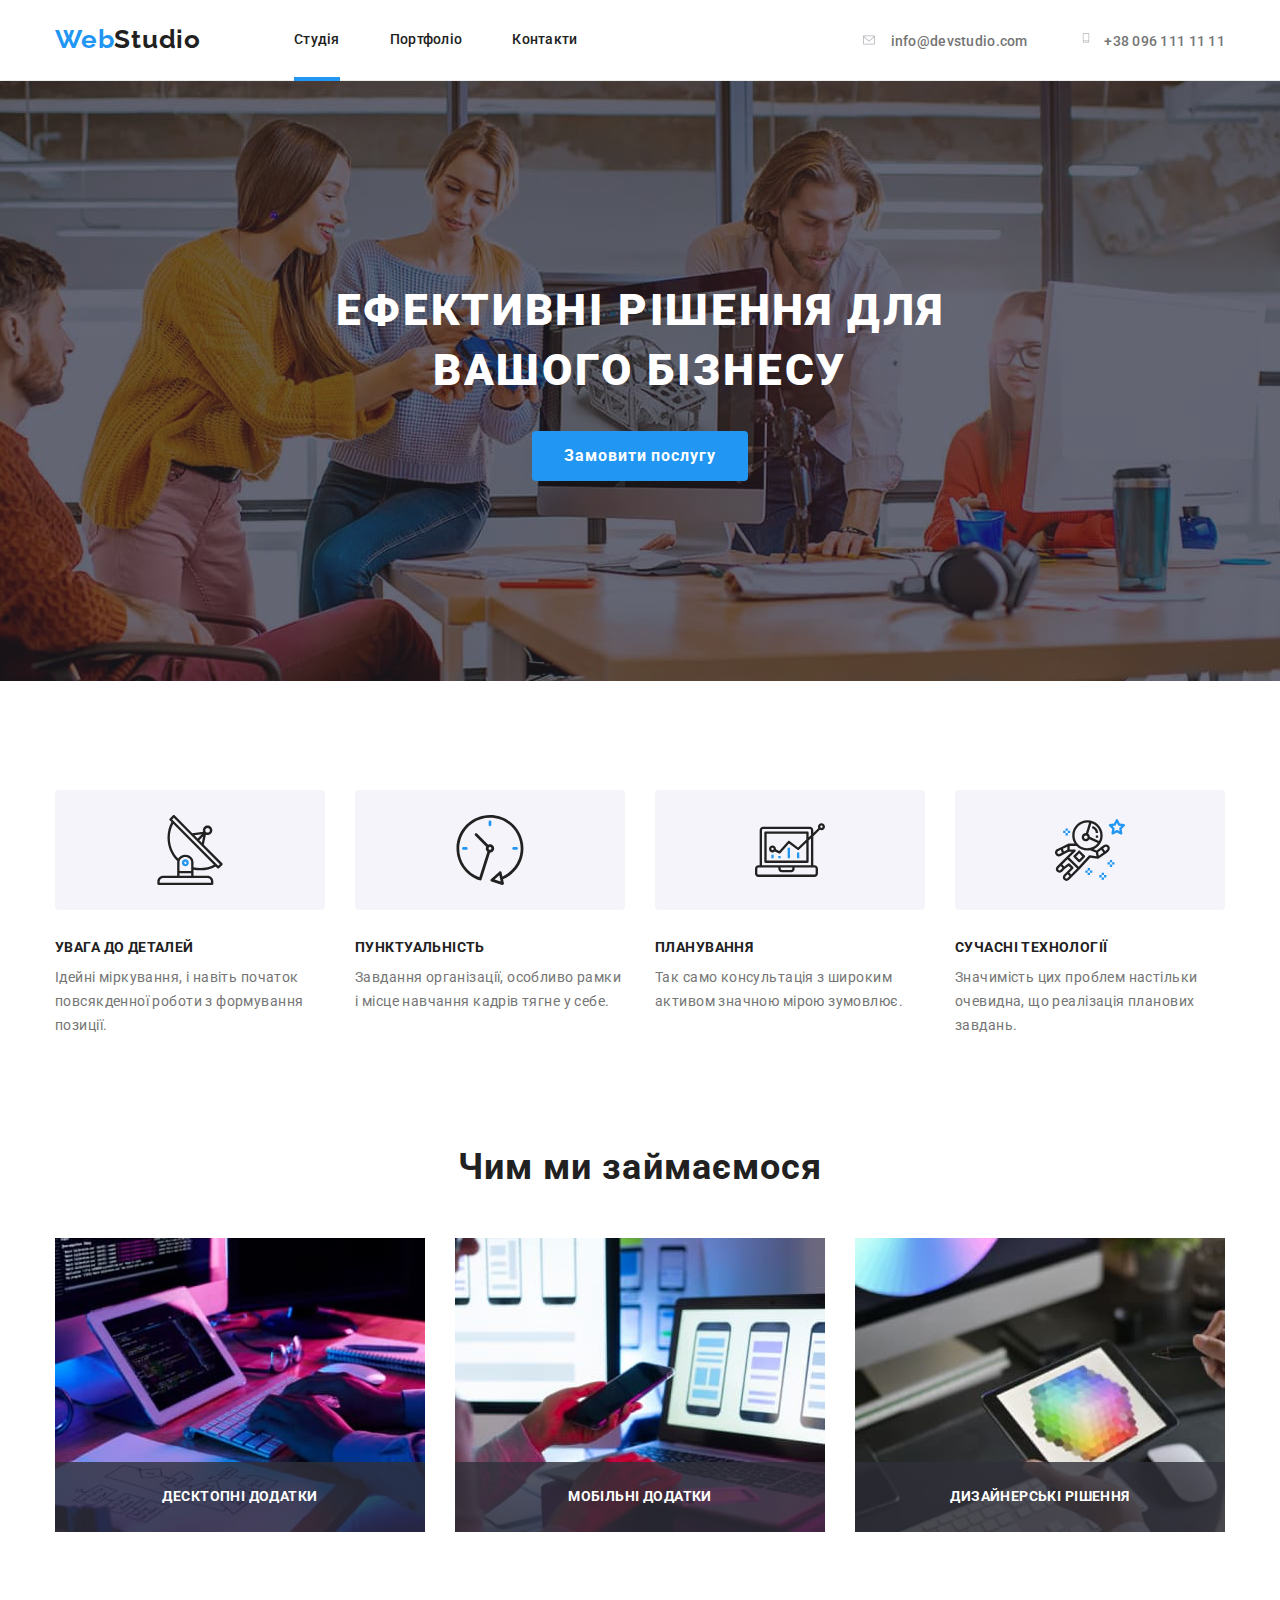
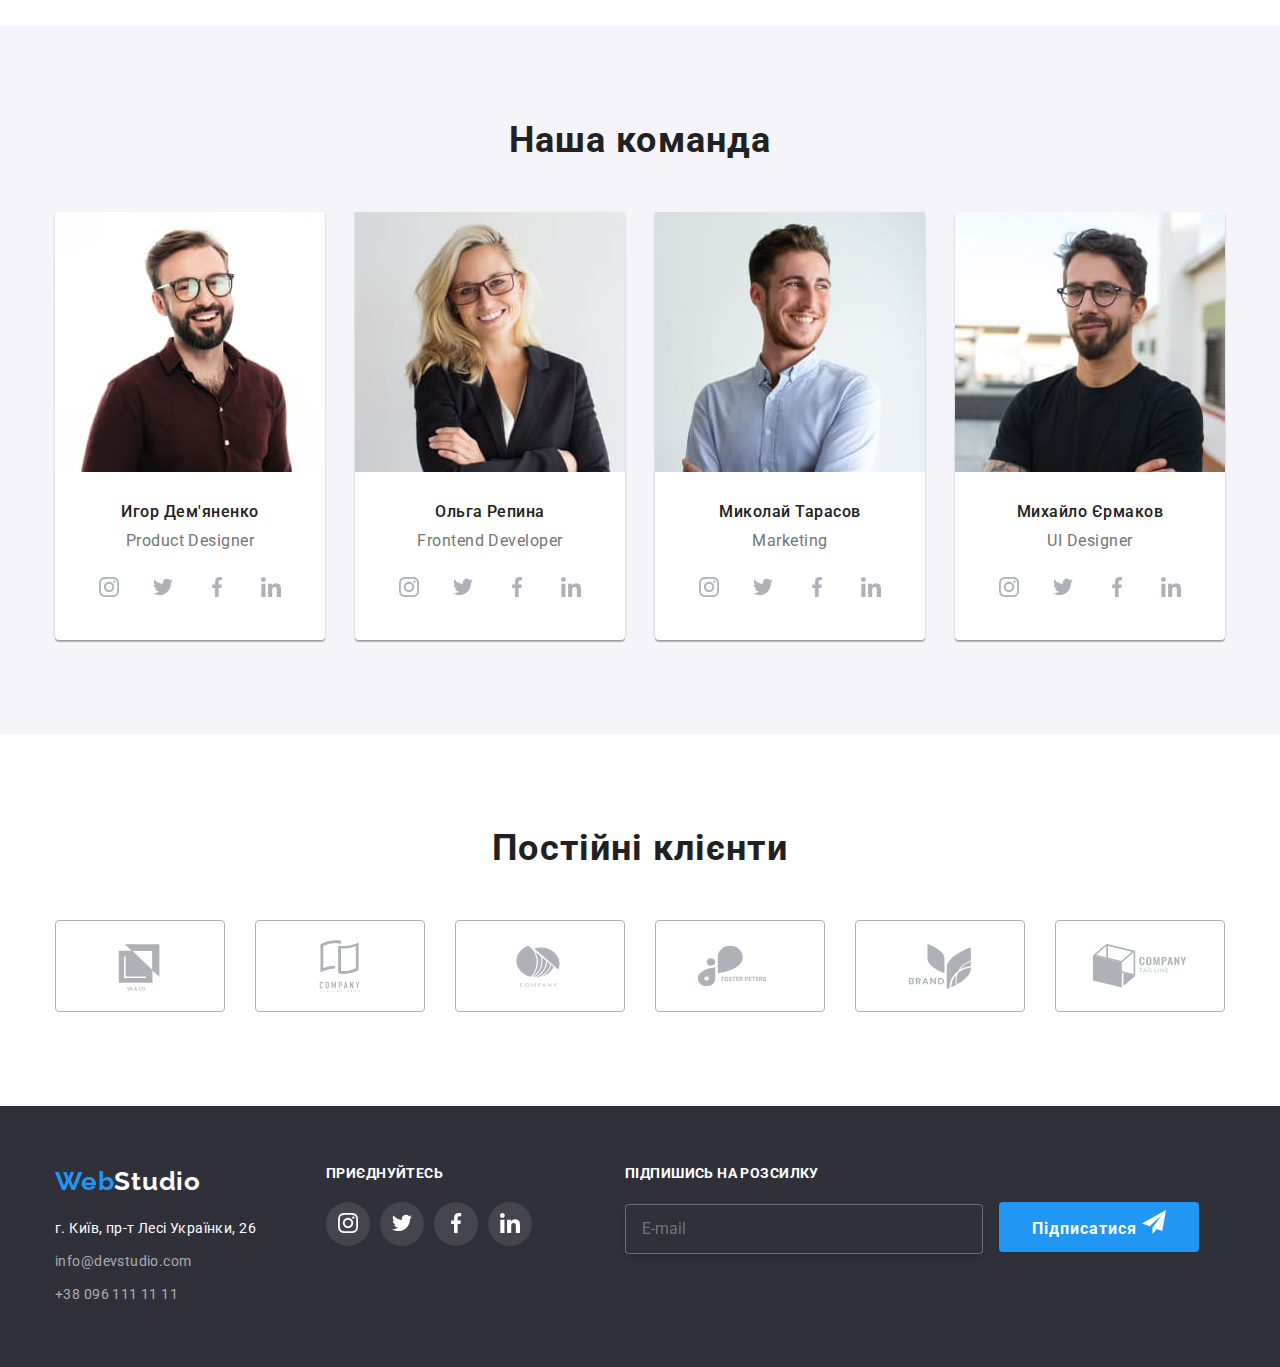
==== commit 4fac949c: "Update index.html" ====
--- a/index.html
+++ b/index.html
@@ -66,7 +66,8 @@
                             </ul>
                             
                         </nav>
-                        <div class="menu__contener--contact"> 
+                        <div>
+                            <div class="menu__contener--contact"> 
                             <ul class="list ">
                                 <li class="menu__contener--list-pos">
                                     <a href="tel:+380961111111" class="menu__contener--list menu__contener--list-tel">+38 096 111 11 11</a>   
@@ -76,8 +77,8 @@
                                     
                                 </li>      
                             </ul>              
-                        </div>
-                        <div class="menu__contener--socio"> 
+                            </div>
+                            <div class="menu__contener--socio"> 
     
                             <ul class="list menu__contener--socio-list">
                                 <li class="menu__contener--socio-list-pos">
@@ -97,8 +98,8 @@
                                 </li>
                             </ul>
                                      
-                        </div>
-
+                            </div>
+                        </div>                  
                     </div>                   
                     
                     <button type="button"  class="buttom__menu--cross-s" aria-controls="menu-contener" aria-expanded="false" data-menu-buttonn>
@@ -518,7 +519,9 @@
                         </label> 
                     </div>                         
                                     
-                    <button  type="submit" class="button form__buttom">Відправити</button>
+                    <div class="form__buttom--pos">
+                        <button  type="submit" class="button form__buttom">Відправити</button>
+                    </div>
                 </form> 
 
             </div>
--- a/css/main.min.css
+++ b/css/main.min.css
@@ -1 +1 @@
-:root{--color-text: #212121;--color-fon: #FFFFFF;--color-fon-two: #F5F4FA;--color-acsent: #2196f3;--color-buttom: #757575;--color-icon: #AFB1B8}body{background-color:var(--color-fon);color:var(--color-text);font-family:Roboto,sans-serif;text-decoration:none;margin:0}body.modal-open{overflow:hidden}.list{margin:0;padding:0}ul{list-style:none}h1,h2,h3{margin-top:0;margin-bottom:0}a{outline:0}button{outline:0}.button{display:inline-block;cursor:pointer;text-align:center;font-family:Roboto,sans-serif;font-weight:500;line-height:1.625;font-size:16px;letter-spacing:.03em;color:var(--color-text);background-color:var(--color-fon-two);border-radius:4px;border:1px solid rgba(0,0,0,0);-webkit-transition:color 250ms cubic-bezier(0.4, 0, 0.2, 1),border-color 250ms cubic-bezier(0.4, 0, 0.2, 1),background-color 250ms cubic-bezier(0.4, 0, 0.2, 1),-webkit-box-shadow 250ms cubic-bezier(0.4, 0, 0.2, 1);transition:color 250ms cubic-bezier(0.4, 0, 0.2, 1),border-color 250ms cubic-bezier(0.4, 0, 0.2, 1),background-color 250ms cubic-bezier(0.4, 0, 0.2, 1),-webkit-box-shadow 250ms cubic-bezier(0.4, 0, 0.2, 1);transition:color 250ms cubic-bezier(0.4, 0, 0.2, 1),border-color 250ms cubic-bezier(0.4, 0, 0.2, 1),background-color 250ms cubic-bezier(0.4, 0, 0.2, 1),box-shadow 250ms cubic-bezier(0.4, 0, 0.2, 1);transition:color 250ms cubic-bezier(0.4, 0, 0.2, 1),border-color 250ms cubic-bezier(0.4, 0, 0.2, 1),background-color 250ms cubic-bezier(0.4, 0, 0.2, 1),box-shadow 250ms cubic-bezier(0.4, 0, 0.2, 1),-webkit-box-shadow 250ms cubic-bezier(0.4, 0, 0.2, 1)}.button:hover,.button:focus{color:var(--color-fon);border-color:var(--color-acsent);background-color:var(--color-acsent);-webkit-box-shadow:0px 3px 1px rgba(0,0,0,.1),0px 1px 2px rgba(0,0,0,.08),0px 2px 2px rgba(0,0,0,.12);box-shadow:0px 3px 1px rgba(0,0,0,.1),0px 1px 2px rgba(0,0,0,.08),0px 2px 2px rgba(0,0,0,.12)}.hero__button{font-weight:700;line-height:1.88;letter-spacing:.06em;color:var(--color-fon);background-color:var(--color-acsent);border:0;padding:10px 32px;min-width:200px;height:50px;margin-top:30px;-webkit-transition:background-color 250ms cubic-bezier(0.4, 0, 0.2, 1);transition:background-color 250ms cubic-bezier(0.4, 0, 0.2, 1)}.hero__button:hover,.hero__button:focus{background-color:rgba(33,150,243,.8)}.footer__button{font-weight:700;line-height:1.88;font-size:16px;letter-spacing:.06em;width:200px;height:50px;border:none;color:var(--color-fon);background-color:var(--color-acsent);fill:var(--color-fon);border-color:var(--color-acsent);-webkit-transition:background-color 250ms cubic-bezier(0.4, 0, 0.2, 1);transition:background-color 250ms cubic-bezier(0.4, 0, 0.2, 1)}.footer__button:hover,.footer__button:focus{background-color:rgba(33,150,243,.9)}@media screen and (min-width: 768px)and (max-width: 1199px){.footer__button{margin-top:20px;margin-left:140px}}.form__buttom{font-weight:700;line-height:1.88;font-size:16px;letter-spacing:.06em;min-width:200px;height:50px;background-color:var(--color-acsent);border:0;color:var(--color-fon);padding:10px 55px;margin-top:30px;margin-left:85px;-webkit-transition:background-color 250ms cubic-bezier(0.4, 0, 0.2, 1),-webkit-box-shadow 250ms cubic-bezier(0.4, 0, 0.2, 1);transition:background-color 250ms cubic-bezier(0.4, 0, 0.2, 1),-webkit-box-shadow 250ms cubic-bezier(0.4, 0, 0.2, 1);transition:box-shadow 250ms cubic-bezier(0.4, 0, 0.2, 1),background-color 250ms cubic-bezier(0.4, 0, 0.2, 1);transition:box-shadow 250ms cubic-bezier(0.4, 0, 0.2, 1),background-color 250ms cubic-bezier(0.4, 0, 0.2, 1),-webkit-box-shadow 250ms cubic-bezier(0.4, 0, 0.2, 1)}.form__buttom:hover,.form__buttom:focus{-webkit-box-shadow:0px 4px 4px rgba(0,0,0,.15);box-shadow:0px 4px 4px rgba(0,0,0,.15);background-color:rgba(33,150,243,.9)}@media screen and (min-width: 1200px){.form__buttom{margin-left:124px}}.button__portfolio{padding:6px 22px}@media screen and (min-width: 1200px){.clients{padding-top:94px;padding-bottom:94px}}@media screen and (max-width: 1199px){.clients{padding-top:60px;padding-bottom:60px}}.clients__header{font-size:36px;font-weight:700;line-height:1.16;letter-spacing:.03em;text-align:center;margin-bottom:50px}@media screen and (max-width: 1199px){.clients__header{font-size:28px;line-height:1.18;margin-bottom:30px}}.clients__content{fill:var(--color-icon);-webkit-box-pack:center;-ms-flex-pack:center;justify-content:center;-webkit-box-align:center;-ms-flex-align:center;align-items:center;display:-webkit-box;display:-ms-flexbox;display:flex;-ms-flex-wrap:wrap;flex-wrap:wrap;margin:-15px}@media screen and (min-width: 480px){.clients__content{display:-webkit-box;display:-ms-flexbox;display:flex;-ms-flex-wrap:wrap;flex-wrap:wrap;margin:-15px}}.client__icon{display:block;text-align:center;padding-top:16px;cursor:pointer;border:1px solid var(--color-icon);border-radius:4px;fill:var(--color-icon);height:92px;-webkit-transition:fill 250ms cubic-bezier(0.4, 0, 0.2, 1),border 250ms cubic-bezier(0.4, 0, 0.2, 1);transition:fill 250ms cubic-bezier(0.4, 0, 0.2, 1),border 250ms cubic-bezier(0.4, 0, 0.2, 1)}.client__icon:hover,.client__icon:focus{fill:var(--color-acsent);border:1px solid var(--color-acsent)}@media screen and (min-width: 320px)and (max-width: 767px){.client__icon{width:210px}}@media screen and (min-width: 768px)and (max-width: 1199px){.client__icon{width:226px}}@media screen and (min-width: 1200px){.client__icon{width:170px}}.clients__content--pos{margin:15px}.comanda{background-color:var(--color-fon-two);margin-left:auto;margin-right:auto}@media screen and (min-width: 1200px){.comanda{padding-bottom:94px;padding-top:94px}}@media screen and (max-width: 1199px){.comanda{padding-bottom:60px;padding-top:60px}}@media screen and (max-width: 479px){.comanda{min-width:480px}}.comanda__header{font-size:36px;font-weight:700;line-height:1.16;letter-spacing:.03em;text-align:center;margin-bottom:50px}@media screen and (max-width: 1199px){.comanda__header{font-size:28px;line-height:1.18;margin-bottom:30px}}.comanda__content{margin-left:auto;margin-right:auto;-webkit-box-pack:center;-ms-flex-pack:center;justify-content:center;margin:-15px}@media screen and (min-width: 480px){.comanda__content{display:-webkit-box;display:-ms-flexbox;display:flex;-ms-flex-wrap:wrap;flex-wrap:wrap}}.comanda__content--pos{border-radius:0px 0px 4px 4px;-webkit-box-shadow:0px 1px 3px rgba(0,0,0,.12),0px 1px 1px rgba(0,0,0,.14),0px 2px 1px rgba(0,0,0,.2);box-shadow:0px 1px 3px rgba(0,0,0,.12),0px 1px 1px rgba(0,0,0,.14),0px 2px 1px rgba(0,0,0,.2);background-color:var(--color-fon);margin:15px}@media screen and (min-width: 320px)and (max-width: 767px){.comanda__content--pos{width:450px;height:622px}}@media screen and (min-width: 768px)and (max-width: 1199px){.comanda__content--pos{width:354px;height:536px}}.comanda__content--pos-img{display:block;text-align:center;-webkit-box-pack:center;-ms-flex-pack:center;justify-content:center}@media screen and (min-width: 320px)and (max-width: 767px){.comanda__content--pos-img{width:450px;height:460px}}@media screen and (min-width: 768px)and (max-width: 1199px){.comanda__content--pos-img{width:354px;height:374px}}.comanda__text{padding-top:30px;padding-bottom:30px}.comanda__fio{font-weight:500;line-height:1.2;font-size:16px;letter-spacing:.03em;text-align:center;margin-top:0;margin-bottom:0;padding-bottom:10px}.comanda__profeshion{color:var(--color-buttom);font-weight:400;line-height:1.2;font-size:16px;letter-spacing:.03em;text-align:center;margin-top:0;margin-bottom:0;padding-bottom:16px}.comanda__socio{display:-webkit-box;display:-ms-flexbox;display:flex;-webkit-box-pack:center;-ms-flex-pack:center;justify-content:center}.comanda__icon{display:block;width:44px;height:44px;text-align:center;padding-top:25%;border-radius:50%;background-color:rgba(33,150,243,0);fill:var(--color-icon);-webkit-transition:fill 250ms cubic-bezier(0.4, 0, 0.2, 1),border-radius 250ms cubic-bezier(0.4, 0, 0.2, 1),background-color 250ms cubic-bezier(0.4, 0, 0.2, 1);transition:fill 250ms cubic-bezier(0.4, 0, 0.2, 1),border-radius 250ms cubic-bezier(0.4, 0, 0.2, 1),background-color 250ms cubic-bezier(0.4, 0, 0.2, 1)}.comanda__icon:hover,.comanda__icon:focus{fill:#fff;border-radius:50%;background-color:var(--color-acsent)}.comanda__sosio--pos{margin-right:10px}.comanda__sosio--pos:last-child{margin-right:0}.container{margin-left:auto;margin-right:auto;padding-left:15px;padding-right:15px}@media screen and (min-width: 320px)and (max-width: 767px){.container{max-width:480px}}@media screen and (min-width: 768px)and (max-width: 1199px){.container{max-width:768px}}@media screen and (min-width: 1200px){.container{max-width:1200px}}.contact{text-decoration:none;margin-left:auto}@media screen and (max-width: 1199px){.contact{display:-webkit-box;display:-ms-flexbox;display:flex;-webkit-box-orient:vertical;-webkit-box-direction:normal;-ms-flex-direction:column;flex-direction:column}}@media screen and (max-width: 768px){.contact{display:none}}.contact__adress{text-decoration:none;font-family:Roboto,sans-serif;font-weight:500;font-size:14px;line-height:1.14;letter-spacing:.02em;color:var(--color-buttom)}@media screen and (max-width: 1199px){.contact__adress{font-size:12px;line-height:1.16}}.contact__adress--pos{-webkit-transition:color 250ms cubic-bezier(0.4, 0, 0.2, 1);transition:color 250ms cubic-bezier(0.4, 0, 0.2, 1)}@media screen and (min-width: 1200px){.contact__adress--pos:not(:first-child){margin-left:50px}}.contact__adress--pos:hover,.contact__adress--pos:focus{color:var(--color-acsent)}.contact__icon{fill:var(--color-icon);margin-right:10px;-webkit-transition:fill 250ms cubic-bezier(0.4, 0, 0.2, 1);transition:fill 250ms cubic-bezier(0.4, 0, 0.2, 1)}.contact__adress:hover .contact__icon,.contact__adress:focus .contact__icon{fill:var(--color-acsent)}.quality{margin-left:auto;margin-right:auto}@media screen and (min-width: 1200px){.quality{padding-top:94px}}@media screen and (max-width: 1199px){.quality{padding-top:60px;padding-bottom:60px}}@media screen and (max-width: 479px){.quality{min-width:480px}}.quality__header{font-size:0}.quality__content{margin-left:auto;margin-right:auto;-webkit-box-pack:center;-ms-flex-pack:center;justify-content:center}@media screen and (min-width: 320px){.quality__content{display:-webkit-box;display:-ms-flexbox;display:flex;-ms-flex-wrap:wrap;flex-wrap:wrap;margin:-15px}}.quality__content--pos{margin:15px}.quality__icon{display:-webkit-box;display:-ms-flexbox;display:flex;height:120px;background:var(--color-fon-two);border-radius:4px;-webkit-box-pack:center;-ms-flex-pack:center;justify-content:center;-webkit-box-align:center;-ms-flex-align:center;align-items:center}@media screen and (min-width: 320px)and (max-width: 767px){.quality__icon{width:450px}}@media screen and (min-width: 768px)and (max-width: 1199px){.quality__icon{width:354px}}@media screen and (min-width: 1200px){.quality__icon{width:270px}}.quality__titel{font-weight:700;line-height:1.14;font-size:14px;letter-spacing:.03em;margin-top:30px;width:100%}@media screen and (min-width: 320px)and (max-width: 767px){.quality__titel{text-align:center}}.quality__text{width:100%;color:var(--color-buttom);font-weight:400;line-height:1.7;font-size:14px;letter-spacing:.03em;margin-top:0;margin-bottom:0;padding-top:10px}@media screen and (min-width: 320px)and (max-width: 767px){.quality__text{width:450px}}@media screen and (min-width: 768px)and (max-width: 1199px){.quality__text{width:354px}}@media screen and (min-width: 1200px){.quality__text{width:270px}}.header{margin-left:auto;margin-right:auto;position:relative;border-bottom:1px solid #ececec}.header__flex{display:-webkit-box;display:-ms-flexbox;display:flex;-webkit-box-align:center;-ms-flex-align:center;align-items:center;-webkit-box-pack:justify;-ms-flex-pack:justify;justify-content:space-between}@media(min-device-pixel-ratio: 2),(-webkit-min-device-pixel-ratio: 2),(min-resolution: 192dpi),(min-resolution: 2dppx){.hero{background-image:url("fonhero1.jpg")}}.hero{background:#c4c4c4;background-image:-webkit-gradient(linear, left top, right top, from(rgba(47, 48, 58, 0.4)), to(rgba(47, 48, 58, 0.4))),url("../images/fonhero.jpg");background-image:linear-gradient(to right, rgba(47, 48, 58, 0.4), rgba(47, 48, 58, 0.4)),url("../images/fonhero.jpg");background-size:cover;background-repeat:no-repeat;background-position:center;margin-left:auto;margin-right:auto;-webkit-box-align:center;-ms-flex-align:center;align-items:center;text-align:center}@media screen and (max-width: 1199px){.hero{min-width:480px;height:400px;padding-bottom:198px;padding-top:118px}}@media screen and (min-width: 1200px){.hero{height:600px;padding-bottom:280px;padding-top:200px}}.hero__header{font-weight:900;font-size:44px;line-height:1.36;letter-spacing:.06em;color:var(--color-fon);max-width:696px;margin:auto}@media screen and (max-width: 1199px){.hero__header{line-height:1.4;font-size:26px;line-height:1.6;max-width:360px}}.logo{font-family:Raleway,sans-serif;font-weight:700;line-height:1.2;font-size:26px;letter-spacing:.03em;color:var(--color-text);text-decoration:none}.logo__web{color:var(--color-acsent)}.logo--header{margin-right:93px;padding-top:24px;padding-bottom:25px}@media screen and (min-width: 320px)and (max-width: 767px){.logo--header{padding-top:16px;padding-bottom:16px}}.logo--footer{margin-bottom:20px;color:var(--color-fon)}.backdrop{position:fixed;top:0;left:0;width:100%;height:100%;background-color:rgba(0,0,0,.2);-webkit-transition:opacity 250ms cubic-bezier(0.4, 0, 0.2, 1),visibility 250ms cubic-bezier(0.4, 0, 0.2, 1);transition:opacity 250ms cubic-bezier(0.4, 0, 0.2, 1),visibility 250ms cubic-bezier(0.4, 0, 0.2, 1);overflow-y:scroll}.backdrop.is-hidden{opacity:0;pointer-events:none;visibility:hidden}.modal{position:absolute;top:50%;left:50%;-webkit-transform:translate(-50%, -50%);transform:translate(-50%, -50%);background:#fff;-webkit-box-shadow:0px 1px 3px rgba(0,0,0,.12),0px 1px 1px rgba(0,0,0,.14),0px 2px 1px rgba(0,0,0,.2);box-shadow:0px 1px 3px rgba(0,0,0,.12),0px 1px 1px rgba(0,0,0,.14),0px 2px 1px rgba(0,0,0,.2);border-radius:4px}@media screen and (min-width: 320px)and (max-width: 1199px){.modal{min-width:450px;min-height:609px}}@media screen and (min-width: 1200px){.modal{min-width:528px;min-height:581px}}.modal__button-close--pos{position:absolute;top:8px;right:8px}.modal__button-close--icon{position:absolute;-webkit-transform:translate(-50%, -50%);transform:translate(-50%, -50%)}.modal__button-close{position:relative;display:block;width:30px;height:30px;cursor:pointer;border-radius:50%;background:#fff;border:1px solid rgba(0,0,0,.1);fill:#000;-webkit-transition:fill 250ms cubic-bezier(0.4, 0, 0.2, 1);transition:fill 250ms cubic-bezier(0.4, 0, 0.2, 1)}.modal__button-close:hover{fill:var(--color-acsent)}.modal__container{padding:40px;min-width:100%;min-height:100%}.modal__header{text-align:center;font-weight:700;font-size:20px;line-height:1.15;letter-spacing:.03em;color:var(--color-text);margin-bottom:10px}.form__content{display:-webkit-box;display:-ms-flexbox;display:flex;-webkit-box-orient:vertical;-webkit-box-direction:normal;-ms-flex-direction:column;flex-direction:column;margin-bottom:10px;-webkit-transition:fill 250ms cubic-bezier(0.4, 0, 0.2, 1),border-color 250ms cubic-bezier(0.4, 0, 0.2, 1);transition:fill 250ms cubic-bezier(0.4, 0, 0.2, 1),border-color 250ms cubic-bezier(0.4, 0, 0.2, 1)}.form__content:hover,.form__content:focus{fill:var(--color-acsent);border-color:var(--color-acsent)}.form__cell{position:relative}.form__label{font-weight:400;font-size:12px;line-height:1.17;letter-spacing:.01em;color:var(--color-buttom);margin-bottom:4px}.form__input{cursor:pointer;height:40px;width:100%;background:var(--color-fon);border:1px solid rgba(33,33,33,.2);border-radius:4px;color:var(--color-buttom);padding-left:40px}.form__input:hover,.form__input:focus{outline:0;border-color:var(--color-acsent)}.form__input:focus+.form__icon--person{fill:var(--color-acsent)}.form__textarea{cursor:pointer;resize:none;width:100%;height:120px;font-size:14px;line-height:1.14;letter-spacing:.01em;background:var(--color-fon);border:1px solid rgba(33,33,33,.2);border-radius:4px;color:var(--color-buttom);padding:12px 16px;-webkit-transition:border-color 250ms cubic-bezier(0.4, 0, 0.2, 1),opacity 250ms cubic-bezier(0.4, 0, 0.2, 1);transition:border-color 250ms cubic-bezier(0.4, 0, 0.2, 1),opacity 250ms cubic-bezier(0.4, 0, 0.2, 1)}.form__textarea:hover,.form__textarea:focus{outline:0;border-color:var(--color-acsent)}.form__icon--person{position:absolute;left:1px;-webkit-transform:translate(50%, 50%);transform:translate(50%, 50%)}.form__terms{position:relative;text-align:center;margin-top:20px}.form__label-check{font-weight:400;font-size:12px;line-height:1.16;letter-spacing:.03em;color:var(--color-buttom)}@media screen and (min-width: 1200px){.form__label-check{font-size:14px;line-height:1.71}}.form__treaty{color:var(--color-acsent)}.form__checkbox{position:absolute;top:5px;left:0;-webkit-appearance:none;-moz-appearance:none;appearance:none;width:16px;height:15px}.form-input:focus+.form-icon-person{fill:var(--color-acsent)}.form__icon-svg{position:absolute;top:5px;left:10px;color:var(--color-buttom);border-radius:4px;width:16px;height:15px;border:2px solid #000}.form__checkbox:checked+.form__icon-svg{background-image:url("../images/icon check .svg");border:0}@media screen and (min-width: 1200px){.form__icon-svg{left:30px}}.buttom__menu{display:inline-block;padding:0;margin:0;border:none;background-color:rgba(0,0,0,0);fill:var(--color-text)}@media screen and (min-width: 768px){.buttom__menu{display:none}}.buttom__menu .buttom__menu--cross{display:none}.menu__contener--close-pos{position:relative}.buttom__menu--cross-s{position:absolute;top:10px;right:40px;padding:0;margin:0;border:none;background-color:rgba(0,0,0,0);fill:var(--color-text);-webkit-transition:color 250ms cubic-bezier(0.4, 0, 0.2, 1);transition:color 250ms cubic-bezier(0.4, 0, 0.2, 1)}.buttom__menu--cross-s:hover,.buttom__menu--cross-s:focus{fill:var(--color-acsent)}.menu__contener{overflow-y:auto;width:100%;height:100%;display:none;padding:48px 40px;position:fixed;top:0;left:0;font-size:40px;z-index:1;background-color:var(--color-fon);-webkit-box-shadow:0px 4px 8px rgba(0,0,0,.04),0px 2px 4px rgba(0,0,0,.08),0px 1px 3px rgba(0,0,0,.16);box-shadow:0px 4px 8px rgba(0,0,0,.04),0px 2px 4px rgba(0,0,0,.08),0px 1px 3px rgba(0,0,0,.16)}@media screen and (max-width: 768px){.menu__contener.is-open{display:block}}.menu__contener--list{font-family:Roboto;text-decoration:none;font-weight:500;font-size:40px;line-height:1.18;letter-spacing:.02em;color:var(--color-text);-webkit-transition:color 250ms cubic-bezier(0.4, 0, 0.2, 1);transition:color 250ms cubic-bezier(0.4, 0, 0.2, 1)}.menu__contener--list:hover,.menu__contener--list:focus{color:var(--color-acsent)}.menu__contener--list-pos:not(:first-child){margin-top:32px}.menu__contener--list-tel{color:var(--color-buttom);font-size:34px}.menu__contener--list-mail{color:var(--color-buttom);font-size:24px}.menu__contener--list-socio{text-decoration:none;color:var(--color-acsent);font-size:18px;line-height:1.22;padding-left:10px;margin-left:10px}.menu__contener--list-line{border-left:1px solid rgba(33,33,33,.2);-webkit-transform:rotate(90deg);transform:rotate(90deg)}.menu__contener--list-activ{color:var(--color-acsent)}.menu__contener--nav{width:100 vw;height:100 vh;display:-webkit-box;display:-ms-flexbox;display:flex;-webkit-box-orient:vertical;-webkit-box-direction:normal;-ms-flex-direction:column;flex-direction:column;-webkit-box-pack:center;-ms-flex-pack:center;justify-content:center}.menu__contener--contact{width:100 vw;height:100 vh;display:-webkit-box;display:-ms-flexbox;display:flex;-webkit-box-orient:vertical;-webkit-box-direction:normal;-ms-flex-direction:column;flex-direction:column;margin-top:302px}.menu__contener--socio{width:100 vw;height:100 vh;display:-webkit-box;display:-ms-flexbox;display:flex;margin-top:64px}.menu__contener--socio-list{display:-webkit-box;display:-ms-flexbox;display:flex;text-align:center;height:22px}.menu__contener--close-pos{height:100%;width:100%}.portfolio-hero{-webkit-box-pack:center;-ms-flex-pack:center;justify-content:center;margin-left:auto;margin-right:auto}@media screen and (min-width: 1200px){.portfolio-hero{padding-bottom:94px;padding-top:94px}}@media screen and (max-width: 1199px){.portfolio-hero{padding-bottom:60px;padding-top:60px}}.portfolio-hero__header{font-size:0;margin:0}.portfolio-hero__content{margin-left:auto;margin-right:auto;display:-webkit-box;display:-ms-flexbox;display:flex;-ms-flex-wrap:wrap;flex-wrap:wrap;margin:-15px}.portfolio-hero__content--pos{cursor:pointer;height:404px;margin:15px}.portfolio-hero__block{display:inline-block;height:404px;border:1px solid #eee;border-radius:0px 0px 4px 4px;-webkit-transition:-webkit-box-shadow 250ms cubic-bezier(0.4, 0, 0.2, 1);transition:-webkit-box-shadow 250ms cubic-bezier(0.4, 0, 0.2, 1);transition:box-shadow 250ms cubic-bezier(0.4, 0, 0.2, 1);transition:box-shadow 250ms cubic-bezier(0.4, 0, 0.2, 1), -webkit-box-shadow 250ms cubic-bezier(0.4, 0, 0.2, 1)}.portfolio-hero__block:hover{-webkit-box-shadow:0px 1px 3px rgba(0,0,0,.12),0px 1px 1px rgba(0,0,0,.14),0px 2px 1px rgba(0,0,0,.2);box-shadow:0px 1px 3px rgba(0,0,0,.12),0px 1px 1px rgba(0,0,0,.14),0px 2px 1px rgba(0,0,0,.2)}.portfolio-hero__block:hover .portfolio-hero__thumb::before{opacity:1;-webkit-transform:translateY(0);transform:translateY(0)}.portfolio-hero__block:hover .portfolio-hero__thumb-text{opacity:1;-webkit-transform:translateY(0);transform:translateY(0)}@media screen and (min-width: 320px)and (max-width: 767px){.portfolio-hero__block{width:450px}}@media screen and (min-width: 768px)and (max-width: 1199px){.portfolio-hero__block{width:354px}}@media screen and (min-width: 1200px){.portfolio-hero__block{width:370px}}.portfolio-hero__content--pos-img{height:294px}@media screen and (min-width: 320px)and (max-width: 767px){.portfolio-hero__content--pos-img{width:450px}}@media screen and (min-width: 768px)and (max-width: 1199px){.portfolio-hero__content--pos-img{width:354px}}@media screen and (min-width: 1200px){.portfolio-hero__content--pos-img{width:370px}}.portfolio-hero__titly{margin-top:0;margin-bottom:0;font-weight:700;line-height:1.4;font-size:18px;letter-spacing:.03em;padding-bottom:4px}.portfolio-hero__types{font-weight:400;line-height:2;font-size:16px;letter-spacing:.03em;color:var(--color-buttom);margin-top:0;margin-bottom:0}.portfolio-hero__text{padding:20px 24px}.portfolio-hero__thumb{position:relative;overflow:hidden}.portfolio-hero__thumb::before{display:inline-block;content:"";position:absolute;top:0;left:0;width:100%;height:100%;background-color:rgba(33,150,243,.9);opacity:0;-webkit-transform:translateY(100%);transform:translateY(100%);-webkit-transition:opacity 250ms cubic-bezier(0.4, 0, 0.2, 1),-webkit-transform 250ms cubic-bezier(0.4, 0, 0.2, 1);transition:opacity 250ms cubic-bezier(0.4, 0, 0.2, 1),-webkit-transform 250ms cubic-bezier(0.4, 0, 0.2, 1);transition:transform 250ms cubic-bezier(0.4, 0, 0.2, 1),opacity 250ms cubic-bezier(0.4, 0, 0.2, 1);transition:transform 250ms cubic-bezier(0.4, 0, 0.2, 1),opacity 250ms cubic-bezier(0.4, 0, 0.2, 1),-webkit-transform 250ms cubic-bezier(0.4, 0, 0.2, 1)}.portfolio-hero__thumb-text{position:absolute;top:0;left:0;width:100%;height:100%;color:var(--color-fon);font-weight:400;letter-spacing:.03em;line-height:1.55;font-size:18px;padding:63px 24px;opacity:0}.portfolio-hero__buttoms{display:-webkit-box;display:-ms-flexbox;display:flex;-ms-flex-wrap:wrap;flex-wrap:wrap;-webkit-box-pack:center;-ms-flex-pack:center;justify-content:center;margin-top:-15px}@media screen and (max-width: 768px){.portfolio-hero__buttoms{-webkit-box-pack:left;-ms-flex-pack:left;justify-content:left}}@media screen and (min-width: 480px)and (max-width: 7687px){.portfolio-hero__buttoms{margin-bottom:30px}}@media screen and (min-width: 1200px){.portfolio-hero__buttoms{margin-bottom:50px}}@media screen and (max-width: 768px){.portfolio-hero__buttoms{margin-bottom:40px}}.portfolio-hero__buttoms--pos{margin-top:15px}.portfolio-hero__buttoms--pos:not(:last-child){margin-right:8px}.site-nav{font-weight:500;line-height:1.14;font-size:14px;letter-spacing:.02em;padding-top:32px;padding-bottom:32px}@media screen and (max-width: 768px){.site-nav{display:none;padding-top:22px;padding-bottom:22px}}.site-nav__menu{display:-webkit-box;display:-ms-flexbox;display:flex}.site-nav__menu--pos{margin-right:50px}.site-nav__menu--pos:nth-child(3){margin-right:0}.site-nav__menu--link{color:var(--color-text);text-decoration:none;-webkit-transition:color 250ms cubic-bezier(0.4, 0, 0.2, 1);transition:color 250ms cubic-bezier(0.4, 0, 0.2, 1)}.site-nav__menu--link:hover,.site-nav__menu--link:focus{color:var(--color-acsent)}.site-nav__menu--line{position:relative}.site-nav__menu--line::after{display:block;position:absolute;top:46px;content:"";width:100%;height:4px;background-color:var(--color-acsent)}.work{padding-top:94px;padding-bottom:94px}@media screen and (max-width: 1200px){.work{display:none}}.work__header{font-size:36px;font-weight:700;line-height:1.16;letter-spacing:.03em;text-align:center;margin-bottom:50px}.work__content{display:-webkit-box;display:-ms-flexbox;display:flex}.work__content--pos{margin-right:30px}.work__content--pos:last-child{margin-right:0}.work__img{display:block;position:relative;width:370px;height:294px;margin:0}.work__text{position:absolute;bottom:0;padding-top:27px;margin:0;font-size:14px;font-weight:700;line-height:1.14;letter-spacing:.03em;text-align:center;height:70px;width:100%;color:var(--color-fon);background-color:rgba(47,48,58,.8);z-index:0}.footer{background-color:#2f303a;margin-left:auto;margin-right:auto;padding-top:60px;padding-bottom:60px;background-color:#2f303a}@media screen and (max-width: 479px){.footer{min-width:480px}}.footer__flex{display:-webkit-box;display:-ms-flexbox;display:flex}@media screen and (max-width: 767px){.footer__flex{-webkit-box-orient:vertical;-webkit-box-direction:normal;-ms-flex-direction:column;flex-direction:column;-webkit-box-pack:center;-ms-flex-pack:center;justify-content:center;text-align:center}}@media screen and (min-width: 768px)and (max-width: 1199px){.footer__flex{-ms-flex-wrap:wrap;flex-wrap:wrap;-webkit-box-pack:center;-ms-flex-pack:center;justify-content:center;text-align:center}}.footer__adress{display:-webkit-inline-box;display:-ms-inline-flexbox;display:inline-flex;text-decoration:none;-webkit-box-orient:vertical;-webkit-box-direction:normal;-ms-flex-direction:column;flex-direction:column}.footer__contact{text-decoration:none;font-family:Roboto,sans-serif;font-weight:400;line-height:1.71;font-size:14px;letter-spacing:.03em;color:rgba(255,255,255,.6);padding-top:9px}.footer__street{font-family:Roboto,sans-serif;font-weight:400;line-height:1.71;font-size:14px;letter-spacing:.03em;color:var(--color-fon);text-decoration:none}.footer__sosio{margin-left:70px}@media screen and (max-width: 767px){.footer__sosio{margin-top:60px;margin-left:0}}@media screen and (min-width: 768px)and (max-width: 1199px){.footer__sosio{margin-left:165px}}.footer__titel{font-weight:700;font-size:14px;line-height:1.14;letter-spacing:.03em;color:var(--color-fon);margin-bottom:20px}.footer__sosio--pos{display:-webkit-box;display:-ms-flexbox;display:flex;-webkit-box-pack:center;-ms-flex-pack:center;justify-content:center}.footer__icon{display:block;text-align:center;padding-top:25%;width:44px;height:44px;border-radius:50%;background-color:rgba(255,255,255,.1);cursor:pointer;fill:#fff;border:0;-webkit-transition:border-color 250ms cubic-bezier(0.4, 0, 0.2, 1),background-color 250ms cubic-bezier(0.4, 0, 0.2, 1);transition:border-color 250ms cubic-bezier(0.4, 0, 0.2, 1),background-color 250ms cubic-bezier(0.4, 0, 0.2, 1)}.footer__icon:hover,.footer__icon:focus{background-color:var(--color-acsent);border-color:var(--color-acsent)}.footer__icon--pos{margin-right:10px}.footer__icon--pos:last-child{margin-right:0}.footer__form{margin-left:93px}@media screen and (max-width: 1199px){.footer__form{margin-top:60px;margin-left:0}}.footer__input{min-width:358px;height:50px;border:1px solid rgba(255,255,255,.3);-webkit-filter:drop-shadow(0px 4px 4px rgba(0, 0, 0, 0.15));filter:drop-shadow(0px 4px 4px rgba(0, 0, 0, 0.15));border-radius:4px;color:var(--color-icon);background-color:#2f303a;margin-right:12px;padding-left:16px}@media screen and (max-width: 767px){.footer__input{margin-bottom:30px}}@media screen and (min-width: 768px)and (max-width: 1199px){.footer__input{min-width:450px}}@media screen and (min-width: 768px)and (max-width: 1199px){.footer__form--content{display:-webkit-box;display:-ms-flexbox;display:flex;-webkit-box-orient:vertical;-webkit-box-direction:normal;-ms-flex-direction:column;flex-direction:column;-webkit-box-pack:center;-ms-flex-pack:center;justify-content:center;text-align:center}}/*# sourceMappingURL=main.min.css.map */+:root{--color-text: #212121;--color-fon: #FFFFFF;--color-fon-two: #F5F4FA;--color-acsent: #2196f3;--color-buttom: #757575;--color-icon: #AFB1B8}body{background-color:var(--color-fon);color:var(--color-text);font-family:Roboto,sans-serif;text-decoration:none;margin:0}body.modal-open{overflow:hidden}.list{margin:0;padding:0}ul{list-style:none}h1,h2,h3{margin-top:0;margin-bottom:0}a{outline:0}button{outline:0}.button{display:inline-block;cursor:pointer;text-align:center;font-family:Roboto,sans-serif;font-weight:500;line-height:1.625;font-size:16px;letter-spacing:.03em;color:var(--color-text);background-color:var(--color-fon-two);border-radius:4px;border:1px solid rgba(0,0,0,0);-webkit-transition:color 250ms cubic-bezier(0.4, 0, 0.2, 1),border-color 250ms cubic-bezier(0.4, 0, 0.2, 1),background-color 250ms cubic-bezier(0.4, 0, 0.2, 1),-webkit-box-shadow 250ms cubic-bezier(0.4, 0, 0.2, 1);transition:color 250ms cubic-bezier(0.4, 0, 0.2, 1),border-color 250ms cubic-bezier(0.4, 0, 0.2, 1),background-color 250ms cubic-bezier(0.4, 0, 0.2, 1),-webkit-box-shadow 250ms cubic-bezier(0.4, 0, 0.2, 1);transition:color 250ms cubic-bezier(0.4, 0, 0.2, 1),border-color 250ms cubic-bezier(0.4, 0, 0.2, 1),background-color 250ms cubic-bezier(0.4, 0, 0.2, 1),box-shadow 250ms cubic-bezier(0.4, 0, 0.2, 1);transition:color 250ms cubic-bezier(0.4, 0, 0.2, 1),border-color 250ms cubic-bezier(0.4, 0, 0.2, 1),background-color 250ms cubic-bezier(0.4, 0, 0.2, 1),box-shadow 250ms cubic-bezier(0.4, 0, 0.2, 1),-webkit-box-shadow 250ms cubic-bezier(0.4, 0, 0.2, 1)}.button:hover,.button:focus{color:var(--color-fon);border-color:var(--color-acsent);background-color:var(--color-acsent);-webkit-box-shadow:0px 3px 1px rgba(0,0,0,.1),0px 1px 2px rgba(0,0,0,.08),0px 2px 2px rgba(0,0,0,.12);box-shadow:0px 3px 1px rgba(0,0,0,.1),0px 1px 2px rgba(0,0,0,.08),0px 2px 2px rgba(0,0,0,.12)}.hero__button{font-weight:700;line-height:1.88;letter-spacing:.06em;color:var(--color-fon);background-color:var(--color-acsent);border:0;padding:10px 32px;min-width:200px;height:50px;margin-top:30px;-webkit-transition:background-color 250ms cubic-bezier(0.4, 0, 0.2, 1);transition:background-color 250ms cubic-bezier(0.4, 0, 0.2, 1)}.hero__button:hover,.hero__button:focus{background-color:rgba(33,150,243,.8)}.footer__button{font-weight:700;line-height:1.88;font-size:16px;letter-spacing:.06em;width:200px;height:50px;border:none;color:var(--color-fon);background-color:var(--color-acsent);fill:var(--color-fon);border-color:var(--color-acsent);-webkit-transition:background-color 250ms cubic-bezier(0.4, 0, 0.2, 1);transition:background-color 250ms cubic-bezier(0.4, 0, 0.2, 1)}.footer__button:hover,.footer__button:focus{background-color:rgba(33,150,243,.9)}@media screen and (min-width: 768px)and (max-width: 1199px){.footer__button{margin-top:20px;margin-left:140px}}.form__buttom{font-weight:700;line-height:1.88;font-size:16px;letter-spacing:.06em;min-width:200px;height:50px;background-color:var(--color-acsent);border:0;color:var(--color-fon);padding:10px 55px;-webkit-transition:background-color 250ms cubic-bezier(0.4, 0, 0.2, 1),-webkit-box-shadow 250ms cubic-bezier(0.4, 0, 0.2, 1);transition:background-color 250ms cubic-bezier(0.4, 0, 0.2, 1),-webkit-box-shadow 250ms cubic-bezier(0.4, 0, 0.2, 1);transition:box-shadow 250ms cubic-bezier(0.4, 0, 0.2, 1),background-color 250ms cubic-bezier(0.4, 0, 0.2, 1);transition:box-shadow 250ms cubic-bezier(0.4, 0, 0.2, 1),background-color 250ms cubic-bezier(0.4, 0, 0.2, 1),-webkit-box-shadow 250ms cubic-bezier(0.4, 0, 0.2, 1)}.form__buttom:hover,.form__buttom:focus{-webkit-box-shadow:0px 4px 4px rgba(0,0,0,.15);box-shadow:0px 4px 4px rgba(0,0,0,.15);background-color:rgba(33,150,243,.9)}.button__portfolio{padding:6px 22px}@media screen and (min-width: 1200px){.clients{padding-top:94px;padding-bottom:94px}}@media screen and (max-width: 1199px){.clients{padding-top:60px;padding-bottom:60px}}.clients__header{font-size:36px;font-weight:700;line-height:1.16;letter-spacing:.03em;text-align:center;margin-bottom:50px}@media screen and (max-width: 1199px){.clients__header{font-size:28px;line-height:1.18;margin-bottom:30px}}.clients__content{display:-webkit-box;display:-ms-flexbox;display:flex;-ms-flex-wrap:wrap;flex-wrap:wrap;margin:-15px;fill:var(--color-icon);-webkit-box-pack:center;-ms-flex-pack:center;justify-content:center;-webkit-box-align:center;-ms-flex-align:center;align-items:center}.clients__content--pos{margin:15px}.client__icon{display:block;text-align:center;padding-top:16px;cursor:pointer;border:1px solid var(--color-icon);border-radius:4px;fill:var(--color-icon);height:92px;-webkit-transition:fill 250ms cubic-bezier(0.4, 0, 0.2, 1),border 250ms cubic-bezier(0.4, 0, 0.2, 1);transition:fill 250ms cubic-bezier(0.4, 0, 0.2, 1),border 250ms cubic-bezier(0.4, 0, 0.2, 1)}.client__icon:hover,.client__icon:focus{fill:var(--color-acsent);border:1px solid var(--color-acsent)}@media screen and (min-width: 320px)and (max-width: 479px){.client__icon{width:100%}}@media screen and (min-width: 480px)and (max-width: 767px){.client__icon{width:210px}}@media screen and (min-width: 768px)and (max-width: 1199px){.client__icon{width:226px}}@media screen and (min-width: 1200px){.client__icon{width:170px}}.comanda{background-color:var(--color-fon-two);margin-left:auto;margin-right:auto;width:100%}@media screen and (min-width: 1200px){.comanda{padding-bottom:94px;padding-top:94px}}@media screen and (max-width: 1199px){.comanda{padding-bottom:60px;padding-top:60px}}.comanda__header{font-size:36px;font-weight:700;line-height:1.16;letter-spacing:.03em;text-align:center;margin-bottom:50px}@media screen and (max-width: 1199px){.comanda__header{font-size:28px;line-height:1.18;margin-bottom:30px}}.comanda__content{display:-webkit-box;display:-ms-flexbox;display:flex;-ms-flex-wrap:wrap;flex-wrap:wrap;margin-left:auto;margin-right:auto;-webkit-box-pack:center;-ms-flex-pack:center;justify-content:center;margin:-15px}.comanda__content--pos{border-radius:0px 0px 4px 4px;-webkit-box-shadow:0px 1px 3px rgba(0,0,0,.12),0px 1px 1px rgba(0,0,0,.14),0px 2px 1px rgba(0,0,0,.2);box-shadow:0px 1px 3px rgba(0,0,0,.12),0px 1px 1px rgba(0,0,0,.14),0px 2px 1px rgba(0,0,0,.2);background-color:var(--color-fon);margin:15px}@media screen and (min-width: 320px)and (max-width: 767px){.comanda__content--pos{width:100%}}@media screen and (min-width: 480px)and (max-width: 767px){.comanda__content--pos{width:450px;height:622px}}@media screen and (min-width: 768px)and (max-width: 1199px){.comanda__content--pos{width:354px;height:536px}}.comanda__content--pos-img{display:block;text-align:center;-webkit-box-pack:center;-ms-flex-pack:center;justify-content:center}@media screen and (min-width: 320px)and (max-width: 479px){.comanda__content--pos-img{width:100%}}@media screen and (min-width: 480px)and (max-width: 767px){.comanda__content--pos-img{width:450px;height:460px}}@media screen and (min-width: 768px)and (max-width: 1199px){.comanda__content--pos-img{width:354px;height:374px}}.comanda__text{padding-top:30px;padding-bottom:30px}.comanda__fio{font-weight:500;line-height:1.2;font-size:16px;letter-spacing:.03em;text-align:center;margin-top:0;margin-bottom:0;padding-bottom:10px}.comanda__profeshion{color:var(--color-buttom);font-weight:400;line-height:1.2;font-size:16px;letter-spacing:.03em;text-align:center;margin-top:0;margin-bottom:0;padding-bottom:16px}.comanda__socio{display:-webkit-box;display:-ms-flexbox;display:flex;-webkit-box-pack:center;-ms-flex-pack:center;justify-content:center}.comanda__icon{display:block;width:44px;height:44px;text-align:center;padding-top:25%;border-radius:50%;background-color:rgba(33,150,243,0);fill:var(--color-icon);-webkit-transition:fill 250ms cubic-bezier(0.4, 0, 0.2, 1),border-radius 250ms cubic-bezier(0.4, 0, 0.2, 1),background-color 250ms cubic-bezier(0.4, 0, 0.2, 1);transition:fill 250ms cubic-bezier(0.4, 0, 0.2, 1),border-radius 250ms cubic-bezier(0.4, 0, 0.2, 1),background-color 250ms cubic-bezier(0.4, 0, 0.2, 1)}.comanda__icon:hover,.comanda__icon:focus{fill:#fff;border-radius:50%;background-color:var(--color-acsent)}.comanda__sosio--pos{margin-right:10px}.comanda__sosio--pos:last-child{margin-right:0}.container{margin-left:auto;margin-right:auto;padding-left:15px;padding-right:15px}@media screen and (min-width: 320px)and (max-width: 480px){.container{max-width:320px}}@media screen and (min-width: 479px)and (max-width: 767px){.container{max-width:480px}}@media screen and (min-width: 768px)and (max-width: 1199px){.container{max-width:768px}}@media screen and (min-width: 1200px){.container{max-width:1200px}}.contact{text-decoration:none;margin-left:auto}@media screen and (max-width: 1199px){.contact{display:-webkit-box;display:-ms-flexbox;display:flex;-webkit-box-orient:vertical;-webkit-box-direction:normal;-ms-flex-direction:column;flex-direction:column}}@media screen and (max-width: 768px){.contact{display:none}}.contact__adress{text-decoration:none;font-family:Roboto,sans-serif;font-weight:500;font-size:14px;line-height:1.14;letter-spacing:.02em;color:var(--color-buttom)}@media screen and (max-width: 1199px){.contact__adress{font-size:12px;line-height:1.16}}.contact__adress--pos{-webkit-transition:color 250ms cubic-bezier(0.4, 0, 0.2, 1);transition:color 250ms cubic-bezier(0.4, 0, 0.2, 1)}@media screen and (min-width: 1200px){.contact__adress--pos:not(:first-child){margin-left:50px}}.contact__adress--pos:hover,.contact__adress--pos:focus{color:var(--color-acsent)}.contact__icon{fill:var(--color-icon);margin-right:10px;-webkit-transition:fill 250ms cubic-bezier(0.4, 0, 0.2, 1);transition:fill 250ms cubic-bezier(0.4, 0, 0.2, 1)}.contact__adress:hover .contact__icon,.contact__adress:focus .contact__icon{fill:var(--color-acsent)}.quality{width:100%;margin-left:auto;margin-right:auto}@media screen and (min-width: 1200px){.quality{padding-top:94px}}@media screen and (max-width: 1199px){.quality{padding-top:60px;padding-bottom:60px}}.quality__header{font-size:0}.quality__content{display:-webkit-box;display:-ms-flexbox;display:flex;margin-left:auto;margin-right:auto;-webkit-box-pack:center;-ms-flex-pack:center;justify-content:center}@media screen and (min-width: 480px)and (max-width: 1200px){.quality__content{margin:-15px}}@media screen and (min-width: 320px)and (max-width: 1200px){.quality__content{display:-webkit-box;display:-ms-flexbox;display:flex;-ms-flex-wrap:wrap;flex-wrap:wrap}}.quality__content--pos{margin:15px}.quality__icon{display:-webkit-box;display:-ms-flexbox;display:flex;height:120px;background:var(--color-fon-two);border-radius:4px;-webkit-box-pack:center;-ms-flex-pack:center;justify-content:center;-webkit-box-align:center;-ms-flex-align:center;align-items:center}@media screen and (min-width: 320px)and (max-width: 767px){.quality__icon{width:100%}}@media screen and (min-width: 768px)and (max-width: 1199px){.quality__icon{width:354px}}@media screen and (min-width: 1200px){.quality__icon{width:270px}}.quality__titel{font-weight:700;line-height:1.14;font-size:14px;letter-spacing:.03em;margin-top:30px;width:100%}@media screen and (min-width: 320px)and (max-width: 767px){.quality__titel{text-align:center}}.quality__text{width:100%;color:var(--color-buttom);font-weight:400;line-height:1.7;font-size:14px;letter-spacing:.03em;margin-top:0;margin-bottom:0;padding-top:10px}@media screen and (min-width: 320px)and (max-width: 767px){.quality__text{width:100%}}@media screen and (min-width: 768px)and (max-width: 1199px){.quality__text{width:354px}}@media screen and (min-width: 1200px){.quality__text{width:270px}}.header{margin-left:auto;margin-right:auto;position:relative;border-bottom:1px solid #ececec}.header__flex{display:-webkit-box;display:-ms-flexbox;display:flex;-webkit-box-align:center;-ms-flex-align:center;align-items:center;-webkit-box-pack:justify;-ms-flex-pack:justify;justify-content:space-between}@media(min-device-pixel-ratio: 2),(-webkit-min-device-pixel-ratio: 2),(min-resolution: 192dpi),(min-resolution: 2dppx){.hero{background-image:url("fonhero1.jpg")}}.hero{background:#c4c4c4;background-image:-webkit-gradient(linear, left top, right top, from(rgba(47, 48, 58, 0.4)), to(rgba(47, 48, 58, 0.4))),url("../images/fonhero.jpg");background-image:linear-gradient(to right, rgba(47, 48, 58, 0.4), rgba(47, 48, 58, 0.4)),url("../images/fonhero.jpg");background-size:cover;background-repeat:no-repeat;background-position:center;margin-left:auto;margin-right:auto;-webkit-box-align:center;-ms-flex-align:center;align-items:center;text-align:center}@media screen and (min-width: 320px)and (max-width: 1199px){.hero{min-width:320px;height:400px;padding-bottom:198px;padding-top:118px}}@media screen and (min-width: 1200px){.hero{height:600px;padding-bottom:280px;padding-top:200px}}.hero__header{font-weight:900;letter-spacing:.06em;color:var(--color-fon);margin:auto}@media screen and (min-width: 480px)and (max-width: 1199px){.hero__header{font-size:26px;line-height:1.6;max-width:360px}}@media screen and (min-width: 1200px){.hero__header{font-size:44px;line-height:1.36;max-width:696px}}.logo{font-family:Raleway,sans-serif;font-weight:700;line-height:1.2;font-size:26px;letter-spacing:.03em;color:var(--color-text);text-decoration:none}.logo__web{color:var(--color-acsent)}.logo--header{margin-right:93px;padding-top:24px;padding-bottom:25px}@media screen and (min-width: 320px)and (max-width: 767px){.logo--header{padding-top:16px;padding-bottom:16px}}.logo--footer{margin-bottom:20px;color:var(--color-fon)}.backdrop{position:fixed;top:0;left:0;width:100%;height:100%;background-color:rgba(0,0,0,.2);-webkit-transition:opacity 250ms cubic-bezier(0.4, 0, 0.2, 1),visibility 250ms cubic-bezier(0.4, 0, 0.2, 1);transition:opacity 250ms cubic-bezier(0.4, 0, 0.2, 1),visibility 250ms cubic-bezier(0.4, 0, 0.2, 1);overflow-y:scroll}.backdrop.is-hidden{opacity:0;pointer-events:none;visibility:hidden}.modal{position:absolute;top:50%;left:50%;-webkit-transform:translate(-50%, -50%);transform:translate(-50%, -50%);background:#fff;-webkit-box-shadow:0px 1px 3px rgba(0,0,0,.12),0px 1px 1px rgba(0,0,0,.14),0px 2px 1px rgba(0,0,0,.2);box-shadow:0px 1px 3px rgba(0,0,0,.12),0px 1px 1px rgba(0,0,0,.14),0px 2px 1px rgba(0,0,0,.2);border-radius:4px}@media screen and (min-width: 320px)and (max-width: 479px){.modal{width:100%}}@media screen and (min-width: 480px)and (max-width: 1199px){.modal{min-width:450px;min-height:609px}}@media screen and (min-width: 1200px){.modal{min-width:528px;min-height:581px}}.modal__button-close--pos{position:absolute;top:8px;right:8px}.modal__button-close--icon{position:absolute;-webkit-transform:translate(-50%, -50%);transform:translate(-50%, -50%)}.modal__button-close{position:relative;display:block;width:30px;height:30px;cursor:pointer;border-radius:50%;background:#fff;border:1px solid rgba(0,0,0,.1);fill:#000;-webkit-transition:fill 250ms cubic-bezier(0.4, 0, 0.2, 1);transition:fill 250ms cubic-bezier(0.4, 0, 0.2, 1)}.modal__button-close:hover{fill:var(--color-acsent)}.modal__container{padding:40px;min-width:100%;min-height:100%}.modal__header{text-align:center;font-weight:700;font-size:20px;line-height:1.15;letter-spacing:.03em;color:var(--color-text);margin-bottom:10px}.form__content{display:-webkit-box;display:-ms-flexbox;display:flex;-webkit-box-orient:vertical;-webkit-box-direction:normal;-ms-flex-direction:column;flex-direction:column;margin-bottom:10px;-webkit-transition:fill 250ms cubic-bezier(0.4, 0, 0.2, 1),border-color 250ms cubic-bezier(0.4, 0, 0.2, 1);transition:fill 250ms cubic-bezier(0.4, 0, 0.2, 1),border-color 250ms cubic-bezier(0.4, 0, 0.2, 1)}.form__content:hover,.form__content:focus{fill:var(--color-acsent);border-color:var(--color-acsent)}.form__cell{position:relative}.form__label{font-weight:400;font-size:12px;line-height:1.17;letter-spacing:.01em;color:var(--color-buttom);margin-bottom:4px}.form__input{cursor:pointer;height:40px;width:100%;background:var(--color-fon);border:1px solid rgba(33,33,33,.2);border-radius:4px;color:var(--color-buttom);padding-left:40px}.form__input:hover,.form__input:focus{outline:0;border-color:var(--color-acsent)}.form__input:focus+.form__icon--person{fill:var(--color-acsent)}.form__textarea{cursor:pointer;resize:none;width:100%;height:120px;font-size:14px;line-height:1.14;letter-spacing:.01em;background:var(--color-fon);border:1px solid rgba(33,33,33,.2);border-radius:4px;color:var(--color-buttom);padding:12px 16px;-webkit-transition:border-color 250ms cubic-bezier(0.4, 0, 0.2, 1),opacity 250ms cubic-bezier(0.4, 0, 0.2, 1);transition:border-color 250ms cubic-bezier(0.4, 0, 0.2, 1),opacity 250ms cubic-bezier(0.4, 0, 0.2, 1)}.form__textarea:hover,.form__textarea:focus{outline:0;border-color:var(--color-acsent)}.form__icon--person{position:absolute;left:1px;-webkit-transform:translate(50%, 50%);transform:translate(50%, 50%)}.form__terms{text-align:center;margin-top:20px}.form__label-check{position:relative;font-weight:400;font-size:12px;line-height:1.16;letter-spacing:.03em;color:var(--color-buttom)}@media screen and (min-width: 1200px){.form__label-check{font-size:14px;line-height:1.71}}.form__treaty{color:var(--color-acsent)}.form__checkbox{position:absolute;top:5px;left:0;-webkit-appearance:none;-moz-appearance:none;appearance:none;width:16px;height:15px}.form-input:focus+.form-icon-person{fill:var(--color-acsent)}.form__icon-svg{position:absolute;left:-25px;top:1px;color:var(--color-buttom);border-radius:4px;width:16px;height:15px;border:2px solid #000}.form__checkbox:checked+.form__icon-svg{background-image:url("../images/icon check .svg");border:0}.buttom__menu{display:inline-block;padding:0;margin:0;border:none;background-color:rgba(0,0,0,0);fill:var(--color-text)}@media screen and (min-width: 768px){.buttom__menu{display:none}}.buttom__menu .buttom__menu--cross{display:none}.menu__contener--close-pos{position:relative}.buttom__menu--cross-s{position:absolute;top:10px;right:40px;padding:0;margin:0;border:none;background-color:rgba(0,0,0,0);fill:var(--color-text);-webkit-transition:color 250ms cubic-bezier(0.4, 0, 0.2, 1);transition:color 250ms cubic-bezier(0.4, 0, 0.2, 1)}.buttom__menu--cross-s:hover,.buttom__menu--cross-s:focus{fill:var(--color-acsent)}.menu__contener--close-pos{display:-webkit-box;display:-ms-flexbox;display:flex;-webkit-box-orient:vertical;-webkit-box-direction:normal;-ms-flex-direction:column;flex-direction:column;-webkit-box-pack:justify;-ms-flex-pack:justify;justify-content:space-between;height:100%}.menu__contener{overflow-y:auto;width:100%;height:100%;display:none;padding:48px 40px;position:fixed;top:0;left:0;font-size:40px;z-index:1;background-color:var(--color-fon);-webkit-box-shadow:0px 4px 8px rgba(0,0,0,.04),0px 2px 4px rgba(0,0,0,.08),0px 1px 3px rgba(0,0,0,.16);box-shadow:0px 4px 8px rgba(0,0,0,.04),0px 2px 4px rgba(0,0,0,.08),0px 1px 3px rgba(0,0,0,.16)}@media screen and (max-width: 768px){.menu__contener.is-open{display:block}}.menu__contener--list{font-family:Roboto;text-decoration:none;font-weight:500;font-size:40px;line-height:1.18;letter-spacing:.02em;color:var(--color-text);-webkit-transition:color 250ms cubic-bezier(0.4, 0, 0.2, 1);transition:color 250ms cubic-bezier(0.4, 0, 0.2, 1)}.menu__contener--list:hover,.menu__contener--list:focus{color:var(--color-acsent)}.menu__contener--list-pos:not(:first-child){margin-top:32px}.menu__contener--list-tel{color:var(--color-buttom);font-size:34px}.menu__contener--list-mail{color:var(--color-buttom);font-size:24px}.menu__contener--list-socio{text-decoration:none;color:var(--color-acsent);font-size:18px;line-height:1.22}.menu__contener--list-line{padding-left:10px;margin-left:10px;border-left:1px solid rgba(33,33,33,.2);-webkit-transform:rotate(90deg);transform:rotate(90deg)}.menu__contener--list-activ{color:var(--color-acsent)}.menu__contener--nav{display:-webkit-box;display:-ms-flexbox;display:flex;-webkit-box-orient:vertical;-webkit-box-direction:normal;-ms-flex-direction:column;flex-direction:column;-webkit-box-pack:center;-ms-flex-pack:center;justify-content:center}.menu__contener--contact{display:-webkit-box;display:-ms-flexbox;display:flex;-webkit-box-orient:vertical;-webkit-box-direction:normal;-ms-flex-direction:column;flex-direction:column}.menu__contener--socio{display:-webkit-box;display:-ms-flexbox;display:flex;margin-top:64px}.menu__contener--socio-list{display:-webkit-box;display:-ms-flexbox;display:flex;text-align:center;height:22px;width:100%}.form__buttom--pos{margin-top:30px;text-align:center}.portfolio-hero{-webkit-box-pack:center;-ms-flex-pack:center;justify-content:center;margin-left:auto;margin-right:auto}@media screen and (min-width: 1200px){.portfolio-hero{padding-bottom:94px;padding-top:94px}}@media screen and (max-width: 1199px){.portfolio-hero{padding-bottom:60px;padding-top:60px}}.portfolio-hero__header{font-size:0;margin:0}.portfolio-hero__content{margin-left:auto;margin-right:auto;display:-webkit-box;display:-ms-flexbox;display:flex;-ms-flex-wrap:wrap;flex-wrap:wrap;margin:-15px}.portfolio-hero__content--pos{cursor:pointer;height:404px;margin:15px}@media screen and (min-width: 320px)and (max-width: 767px){.portfolio-hero__content--pos{width:100%}}.portfolio-hero__block{display:inline-block;height:404px;width:100%;border:1px solid #eee;border-radius:0px 0px 4px 4px;-webkit-transition:-webkit-box-shadow 250ms cubic-bezier(0.4, 0, 0.2, 1);transition:-webkit-box-shadow 250ms cubic-bezier(0.4, 0, 0.2, 1);transition:box-shadow 250ms cubic-bezier(0.4, 0, 0.2, 1);transition:box-shadow 250ms cubic-bezier(0.4, 0, 0.2, 1), -webkit-box-shadow 250ms cubic-bezier(0.4, 0, 0.2, 1)}.portfolio-hero__block:hover{-webkit-box-shadow:0px 1px 3px rgba(0,0,0,.12),0px 1px 1px rgba(0,0,0,.14),0px 2px 1px rgba(0,0,0,.2);box-shadow:0px 1px 3px rgba(0,0,0,.12),0px 1px 1px rgba(0,0,0,.14),0px 2px 1px rgba(0,0,0,.2)}.portfolio-hero__block:hover .portfolio-hero__thumb::before{opacity:1;-webkit-transform:translateY(0);transform:translateY(0)}.portfolio-hero__block:hover .portfolio-hero__thumb-text{opacity:1;-webkit-transform:translateY(0);transform:translateY(0)}@media screen and (min-width: 320px)and (max-width: 767px){.portfolio-hero__block{width:100%}}@media screen and (min-width: 768px)and (max-width: 1199px){.portfolio-hero__block{width:354px}}@media screen and (min-width: 1200px){.portfolio-hero__block{width:370px}}.portfolio-hero__content--pos-img{height:294px}@media screen and (min-width: 320px)and (max-width: 767px){.portfolio-hero__content--pos-img{width:100%}}@media screen and (min-width: 768px)and (max-width: 1199px){.portfolio-hero__content--pos-img{width:354px}}@media screen and (min-width: 1200px){.portfolio-hero__content--pos-img{width:370px}}.portfolio-hero__titly{margin-top:0;margin-bottom:0;font-weight:700;line-height:1.4;font-size:18px;letter-spacing:.03em;padding-bottom:4px}.portfolio-hero__types{font-weight:400;line-height:2;font-size:16px;letter-spacing:.03em;color:var(--color-buttom);margin-top:0;margin-bottom:0}.portfolio-hero__text{padding:20px 24px}.portfolio-hero__thumb{position:relative;overflow:hidden}.portfolio-hero__thumb::before{display:inline-block;content:"";position:absolute;top:0;left:0;width:100%;height:100%;background-color:rgba(33,150,243,.9);opacity:0;-webkit-transform:translateY(100%);transform:translateY(100%);-webkit-transition:opacity 250ms cubic-bezier(0.4, 0, 0.2, 1),-webkit-transform 250ms cubic-bezier(0.4, 0, 0.2, 1);transition:opacity 250ms cubic-bezier(0.4, 0, 0.2, 1),-webkit-transform 250ms cubic-bezier(0.4, 0, 0.2, 1);transition:transform 250ms cubic-bezier(0.4, 0, 0.2, 1),opacity 250ms cubic-bezier(0.4, 0, 0.2, 1);transition:transform 250ms cubic-bezier(0.4, 0, 0.2, 1),opacity 250ms cubic-bezier(0.4, 0, 0.2, 1),-webkit-transform 250ms cubic-bezier(0.4, 0, 0.2, 1)}.portfolio-hero__thumb-text{position:absolute;top:0;left:0;width:100%;height:100%;color:var(--color-fon);font-weight:400;letter-spacing:.03em;line-height:1.55;font-size:18px;padding:63px 24px;opacity:0}@media screen and (min-width: 320px)and (max-width: 479px){.portfolio-hero__thumb-text{font-size:16px;padding:50px 24px}}.portfolio-hero__buttoms{display:-webkit-box;display:-ms-flexbox;display:flex;-ms-flex-wrap:wrap;flex-wrap:wrap;-webkit-box-pack:center;-ms-flex-pack:center;justify-content:center;margin-top:-15px}@media screen and (max-width: 768px){.portfolio-hero__buttoms{-webkit-box-pack:left;-ms-flex-pack:left;justify-content:left}}@media screen and (min-width: 480px)and (max-width: 7687px){.portfolio-hero__buttoms{margin-bottom:30px}}@media screen and (min-width: 1200px){.portfolio-hero__buttoms{margin-bottom:50px}}@media screen and (max-width: 768px){.portfolio-hero__buttoms{margin-bottom:40px}}.portfolio-hero__buttoms--pos{margin-top:15px}.portfolio-hero__buttoms--pos:not(:last-child){margin-right:8px}.site-nav{font-weight:500;line-height:1.14;font-size:14px;letter-spacing:.02em;padding-top:32px;padding-bottom:32px}@media screen and (max-width: 768px){.site-nav{display:none;padding-top:22px;padding-bottom:22px}}.site-nav__menu{display:-webkit-box;display:-ms-flexbox;display:flex}.site-nav__menu--pos{margin-right:50px}.site-nav__menu--pos:nth-child(3){margin-right:0}.site-nav__menu--link{color:var(--color-text);text-decoration:none;-webkit-transition:color 250ms cubic-bezier(0.4, 0, 0.2, 1);transition:color 250ms cubic-bezier(0.4, 0, 0.2, 1)}.site-nav__menu--link:hover,.site-nav__menu--link:focus{color:var(--color-acsent)}.site-nav__menu--line{position:relative}.site-nav__menu--line::after{display:block;position:absolute;top:46px;content:"";width:100%;height:4px;background-color:var(--color-acsent)}.work{padding-top:94px;padding-bottom:94px}@media screen and (max-width: 1200px){.work{display:none}}.work__header{font-size:36px;font-weight:700;line-height:1.16;letter-spacing:.03em;text-align:center;margin-bottom:50px}.work__content{display:-webkit-box;display:-ms-flexbox;display:flex}.work__content--pos{margin-right:30px}.work__content--pos:last-child{margin-right:0}.work__img{display:block;position:relative;width:370px;height:294px;margin:0}.work__text{position:absolute;bottom:0;padding-top:27px;margin:0;font-size:14px;font-weight:700;line-height:1.14;letter-spacing:.03em;text-align:center;height:70px;width:100%;color:var(--color-fon);background-color:rgba(47,48,58,.8);z-index:0}.footer{background-color:#2f303a;margin-left:auto;margin-right:auto;padding-top:60px;padding-bottom:60px;background-color:#2f303a}.footer__flex{display:-webkit-box;display:-ms-flexbox;display:flex}@media screen and (max-width: 767px){.footer__flex{-webkit-box-orient:vertical;-webkit-box-direction:normal;-ms-flex-direction:column;flex-direction:column;-webkit-box-pack:center;-ms-flex-pack:center;justify-content:center;text-align:center}}@media screen and (min-width: 768px)and (max-width: 1199px){.footer__flex{-ms-flex-wrap:wrap;flex-wrap:wrap;-webkit-box-pack:center;-ms-flex-pack:center;justify-content:center;text-align:center}}.footer__adress{display:-webkit-inline-box;display:-ms-inline-flexbox;display:inline-flex;text-decoration:none;-webkit-box-orient:vertical;-webkit-box-direction:normal;-ms-flex-direction:column;flex-direction:column}.footer__contact{text-decoration:none;font-family:Roboto,sans-serif;font-weight:400;line-height:1.71;font-size:14px;letter-spacing:.03em;color:rgba(255,255,255,.6);padding-top:9px}.footer__street{font-family:Roboto,sans-serif;font-weight:400;line-height:1.71;font-size:14px;letter-spacing:.03em;color:var(--color-fon);text-decoration:none}.footer__sosio{margin-left:70px}@media screen and (max-width: 767px){.footer__sosio{margin-top:60px;margin-left:0}}@media screen and (min-width: 768px)and (max-width: 1199px){.footer__sosio{margin-left:165px}}.footer__titel{font-weight:700;font-size:14px;line-height:1.14;letter-spacing:.03em;color:var(--color-fon);margin-bottom:20px}.footer__sosio--pos{display:-webkit-box;display:-ms-flexbox;display:flex;-webkit-box-pack:center;-ms-flex-pack:center;justify-content:center}.footer__icon{display:block;text-align:center;padding-top:25%;width:44px;height:44px;border-radius:50%;background-color:rgba(255,255,255,.1);cursor:pointer;fill:#fff;border:0;-webkit-transition:border-color 250ms cubic-bezier(0.4, 0, 0.2, 1),background-color 250ms cubic-bezier(0.4, 0, 0.2, 1);transition:border-color 250ms cubic-bezier(0.4, 0, 0.2, 1),background-color 250ms cubic-bezier(0.4, 0, 0.2, 1)}.footer__icon:hover,.footer__icon:focus{background-color:var(--color-acsent);border-color:var(--color-acsent)}.footer__icon--pos{margin-right:10px}.footer__icon--pos:last-child{margin-right:0}.footer__form{margin-left:93px}@media screen and (max-width: 1199px){.footer__form{margin-top:60px;margin-left:0}}.footer__input{height:50px;border:1px solid rgba(255,255,255,.3);-webkit-filter:drop-shadow(0px 4px 4px rgba(0, 0, 0, 0.15));filter:drop-shadow(0px 4px 4px rgba(0, 0, 0, 0.15));border-radius:4px;color:var(--color-icon);background-color:#2f303a;margin-right:12px;padding-left:16px}@media screen and (max-width: 767px){.footer__input{margin-bottom:30px;width:100%}}@media screen and (min-width: 768px)and (max-width: 1199px){.footer__input{min-width:450px}}@media screen and (min-width: 1200px){.footer__input{min-width:358px}}@media screen and (min-width: 768px)and (max-width: 1199px){.footer__form--content{display:-webkit-box;display:-ms-flexbox;display:flex;-webkit-box-orient:vertical;-webkit-box-direction:normal;-ms-flex-direction:column;flex-direction:column;-webkit-box-pack:center;-ms-flex-pack:center;justify-content:center;text-align:center}}/*# sourceMappingURL=main.min.css.map */